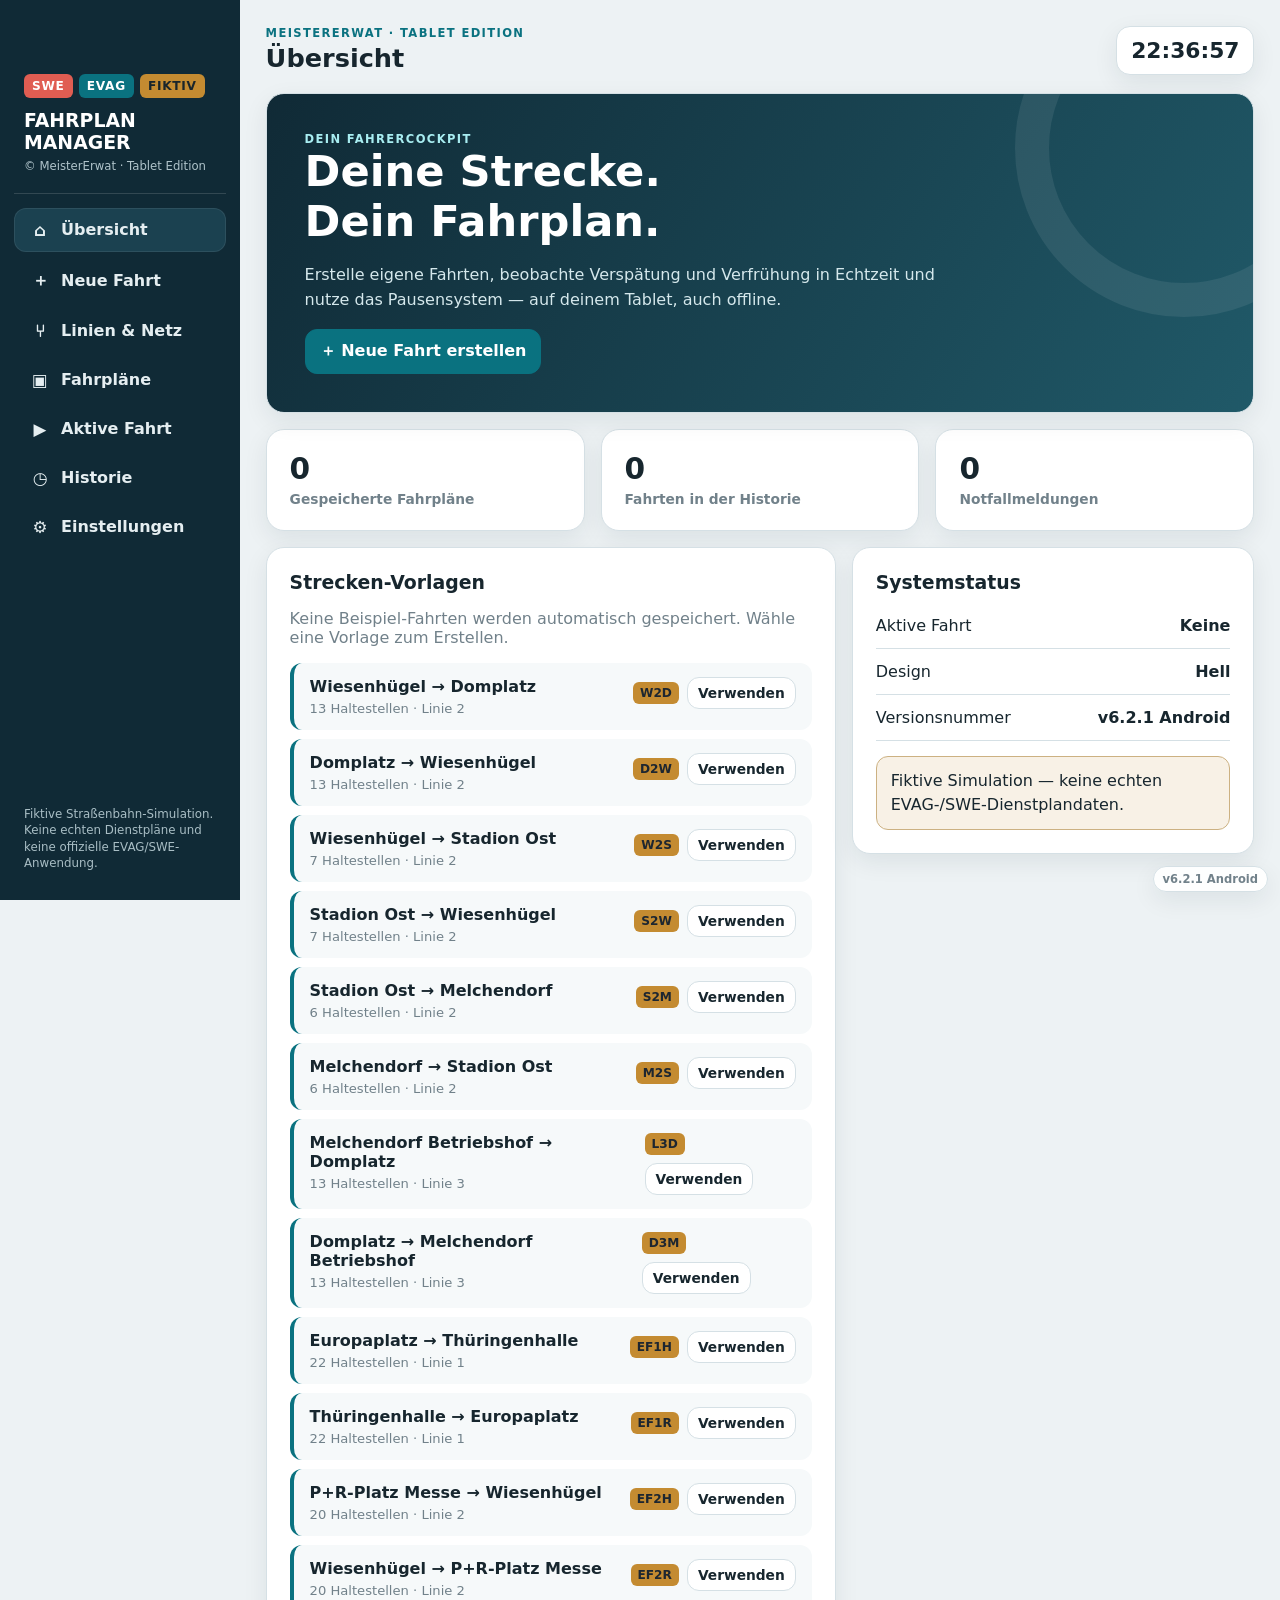
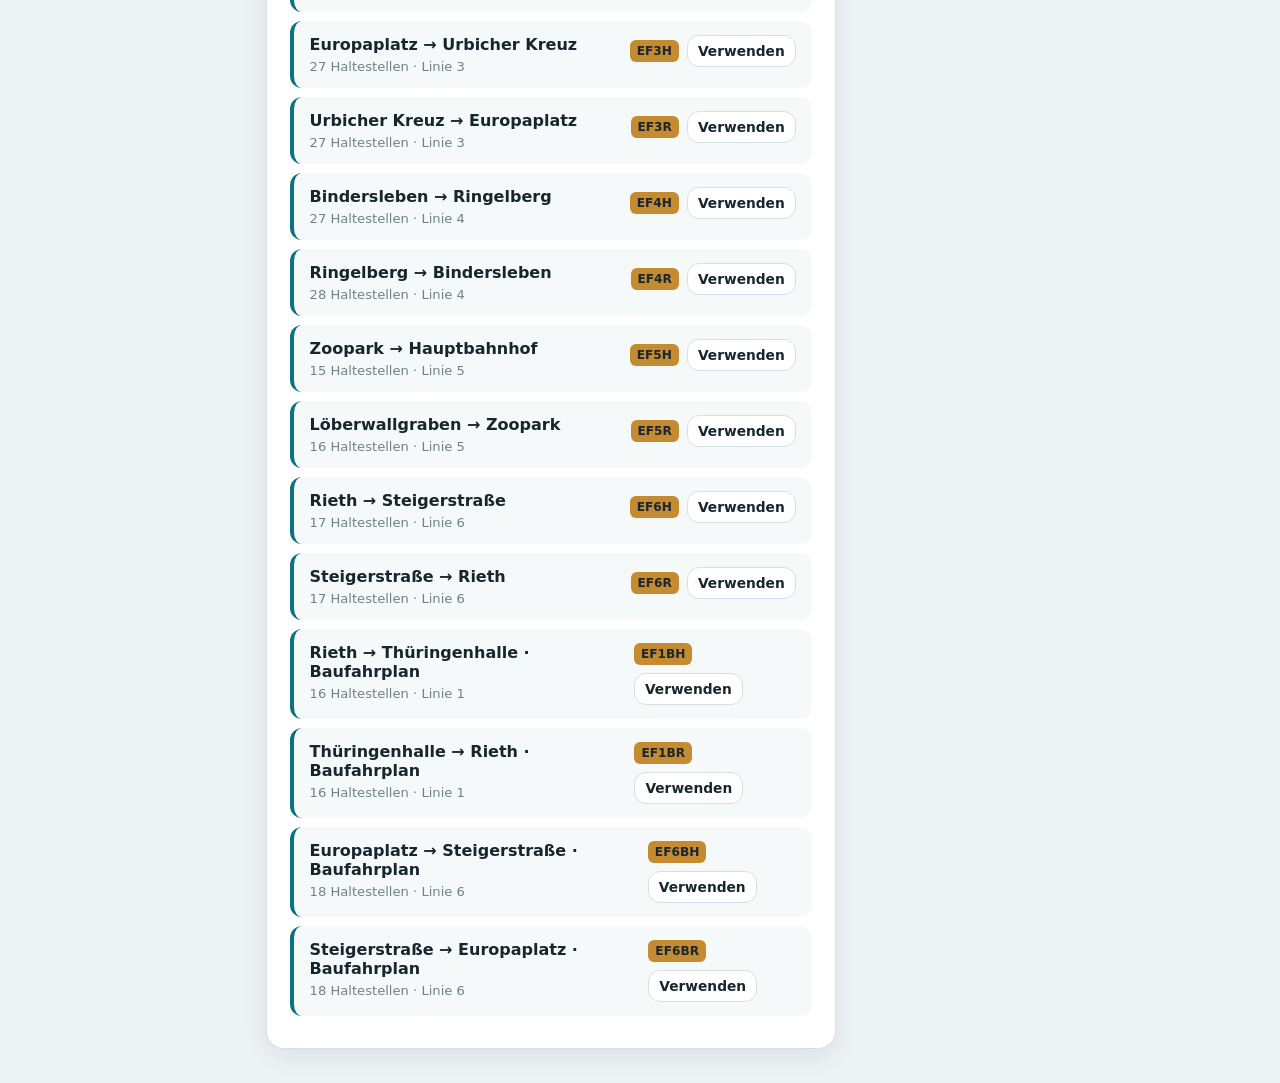
==== web-pwa/index.html @ 9c811a41 "Add Erfurt line editor and photographed tram cockpit with MP3 effects Include current construction a" ====
<!doctype html>
<html lang="de">
<head>
<meta charset="utf-8">
<meta name="viewport" content="width=device-width, initial-scale=1, viewport-fit=cover">
<meta name="theme-color" content="#102a36">
<meta name="description" content="Fiktive Straßenbahn-Fahrplan-Simulation von MeisterErwat">
<link rel="manifest" href="manifest.webmanifest">
<title>Fahrplan Manager • MeisterErwat</title>
<style>
:root{--bg:#edf2f4;--panel:#fff;--nav:#102a36;--nav2:#1b4150;--text:#17262e;--muted:#71818a;--teal:#0a7280;--teal2:#075560;--coral:#e05d52;--gold:#c48b31;--green:#14845a;--red:#b72d3c;--line:#d5e0e5;--soft:#f6f9fa;--shadow:0 8px 24px rgba(16,42,54,.08)}
*{box-sizing:border-box}html,body{margin:0;min-height:100%;font-family:system-ui,-apple-system,"Segoe UI",Roboto,sans-serif;background:var(--bg);color:var(--text)}body.dark{--bg:#101b21;--panel:#192930;--nav:#09151b;--nav2:#203943;--text:#ecf3f5;--muted:#9cb0b7;--teal:#42bdc8;--teal2:#2aa3af;--coral:#f0796e;--gold:#e3b45e;--green:#4fc28e;--red:#ff7380;--line:#30464f;--soft:#132229;--shadow:0 8px 24px rgba(0,0,0,.22)}
button,input,select,textarea{font:inherit}button{cursor:pointer;border:1px solid var(--line);background:var(--panel);color:var(--text);padding:11px 14px;border-radius:12px;font-weight:700;transition:filter .12s,transform .12s}button:active{transform:scale(.99)}button:hover{filter:brightness(.98)}button:disabled{opacity:.45;cursor:not-allowed}.primary{background:var(--teal);border-color:var(--teal);color:white}.danger{background:var(--red);border-color:var(--red);color:white}.gold{background:var(--gold);border-color:var(--gold);color:#1d2630}.ghost{background:transparent}.small{font-size:.86rem;padding:7px 10px}.muted{color:var(--muted)}.hidden{display:none!important}
.shell{min-height:100dvh;display:grid;grid-template-columns:240px minmax(0,1fr)}.sidebar{--menu-offset:48px;min-width:0;background:var(--nav);color:#fff;padding:calc(18px + var(--menu-offset) + env(safe-area-inset-top,0px)) 14px max(18px,env(safe-area-inset-bottom,0px)) max(14px,env(safe-area-inset-left,0px));display:flex;flex-direction:column;gap:10px;min-height:100dvh;position:sticky;top:0;height:100dvh;overflow-x:hidden;overflow-y:auto;overscroll-behavior:contain}.sidebar>*{flex-shrink:0}.brand{padding:8px 10px 18px;border-bottom:1px solid rgba(255,255,255,.14);margin-bottom:4px}.brand-badges{display:flex;gap:6px;align-items:center}.badge{font-size:.76rem;font-weight:900;letter-spacing:.06em;padding:5px 8px;border-radius:6px;color:#fff;background:var(--coral)}.badge.teal{background:var(--teal)}.brand h1{font-size:1.18rem;line-height:1.15;margin:12px 0 5px}.brand p{font-size:.73rem;line-height:1.4;color:#afc3ca;margin:0}.nav{display:flex;flex-direction:column;gap:5px}.nav button{background:transparent;border-color:transparent;color:#e5eef1;text-align:left;display:flex;align-items:center;gap:10px}.nav button.active,.nav button:hover{background:var(--nav2);border-color:rgba(255,255,255,.08)}.nav-icon{width:22px;text-align:center;font-size:1.05rem}.side-bottom{margin-top:auto;padding:10px;color:#a9bec5;font-size:.74rem;line-height:1.4}.main{min-width:0;padding:clamp(12px,2vw,28px);padding-bottom:34px}.topbar{display:flex;align-items:center;justify-content:space-between;gap:12px;margin-bottom:18px}.title-area{min-width:0}.eyebrow{color:var(--teal);text-transform:uppercase;letter-spacing:.12em;font-size:.72rem;font-weight:900}.page-title{font-size:clamp(1.45rem,2vw,2rem);line-height:1.15;margin:4px 0 0;overflow-wrap:anywhere}.clock-chip{font-variant-numeric:tabular-nums;font-weight:850;font-size:clamp(1rem,1.7vw,1.45rem);padding:11px 14px;border:1px solid var(--line);background:var(--panel);border-radius:14px;white-space:nowrap;box-shadow:var(--shadow)}.content{max-width:1480px;margin:0 auto}.grid{display:grid;grid-template-columns:repeat(12,minmax(0,1fr));gap:16px}.col-12{grid-column:span 12}.col-8{grid-column:span 8}.col-7{grid-column:span 7}.col-6{grid-column:span 6}.col-5{grid-column:span 5}.col-4{grid-column:span 4}.card{min-width:0;background:var(--panel);border:1px solid var(--line);border-radius:18px;box-shadow:var(--shadow);padding:clamp(15px,2vw,23px)}.card h2,.card h3{margin:0 0 10px}.card h2{font-size:1.18rem}.card h3{font-size:1rem}.lead{font-size:1.02rem;line-height:1.6;color:var(--muted);max-width:65ch}.hero{background:linear-gradient(120deg,var(--nav),#205968);color:#fff;position:relative;overflow:hidden;padding:clamp(22px,4vw,38px)}.hero:after{content:"";position:absolute;width:270px;height:270px;border-radius:50%;right:-100px;top:-115px;border:34px solid rgba(255,255,255,.08)}.hero h2{font-size:clamp(1.7rem,3.5vw,2.7rem);max-width:16ch;margin-bottom:8px}.hero p{color:#d5e8ec;max-width:62ch;line-height:1.6}.hero button{position:relative;z-index:1}.stat{display:flex;flex-direction:column;gap:6px}.stat strong{font-size:1.85rem;line-height:1.1}.stat span{color:var(--muted);font-weight:650;font-size:.86rem}.route-card{border-left:4px solid var(--teal);padding:14px 16px;background:var(--soft);border-radius:12px;display:flex;align-items:flex-start;justify-content:space-between;gap:14px;margin:9px 0}.route-name{font-weight:800}.route-code{display:inline-block;background:var(--gold);color:#1d2630;border-radius:6px;padding:4px 7px;font-size:.76rem;font-weight:900;white-space:nowrap}.actions{display:flex;gap:8px;flex-wrap:wrap;align-items:center}.field{display:flex;flex-direction:column;gap:6px;min-width:0}.field label{font-size:.78rem;font-weight:850;color:var(--muted)}input,select,textarea{width:100%;min-width:0;background:var(--panel);color:var(--text);border:1px solid var(--line);border-radius:11px;padding:11px 12px;outline:0}input:focus,select:focus,textarea:focus{border-color:var(--teal);box-shadow:0 0 0 3px color-mix(in srgb,var(--teal) 16%,transparent)}input[type=checkbox]{width:auto;accent-color:var(--teal);transform:scale(1.1)}input[type=time]{color-scheme:light}body.dark input[type=time]{color-scheme:dark}body.dark input[type=time]::-webkit-calendar-picker-indicator{filter:brightness(0) invert(1);opacity:1}.form-grid{display:grid;grid-template-columns:repeat(3,minmax(0,1fr));gap:12px}.stop-editor{border:1px solid var(--line);border-radius:13px;margin:9px 0;overflow:hidden;background:var(--panel)}.stop-editor-top{display:flex;align-items:center;gap:10px;background:var(--soft);padding:11px 13px}.stop-number{flex:none;border-radius:8px;background:var(--teal);color:#fff;width:30px;height:30px;display:grid;place-items:center;font-weight:900}.stop-label{font-weight:800;flex:1;min-width:0}.time-text{font-size:.82rem;color:var(--muted);white-space:nowrap;font-variant-numeric:tabular-nums}.stop-editor-fields{display:grid;grid-template-columns:1fr 1fr;gap:10px;padding:12px}.stop-editor-fields .field input{padding:9px}.pill{display:inline-flex;align-items:center;gap:7px;border-radius:999px;padding:7px 10px;font-size:.8rem;font-weight:850;background:var(--soft);border:1px solid var(--line)}.status{display:inline-flex;align-items:center;gap:7px;padding:9px 12px;border-radius:10px;font-weight:900}.status.on-time{background:color-mix(in srgb,var(--teal) 15%,var(--panel));color:var(--teal)}.status.late{background:color-mix(in srgb,var(--red) 13%,var(--panel));color:var(--red)}.status.early{background:color-mix(in srgb,var(--green) 13%,var(--panel));color:var(--green)}.driver-station{font-size:clamp(1.7rem,4vw,3rem);line-height:1.13;font-weight:900;overflow-wrap:anywhere}.big-time{font-size:clamp(1.5rem,3vw,2.5rem);font-weight:900;font-variant-numeric:tabular-nums}.driver-controls{display:flex;flex-wrap:wrap;justify-content:center;gap:8px;margin-top:18px}.route-progress{display:flex;flex-direction:column;gap:0;max-height:520px;overflow:auto;padding-right:4px}.route-stop{position:relative;isolation:isolate;flex:0 0 auto;display:grid;grid-template-columns:23px minmax(0,1fr) auto;gap:9px;align-items:center;padding:9px 2px;border-bottom:1px dashed var(--line)}.route-stop::before{content:"";position:absolute;z-index:0;left:10px;top:0;bottom:-1px;width:3px;background:var(--teal);opacity:.45;pointer-events:none}.route-stop:first-child::before{top:50%}.route-stop:last-child::before{bottom:50%}.route-stop:only-child::before{display:none}.route-dot{width:13px;height:13px;border-radius:100%;border:3px solid var(--teal);background:var(--panel);position:relative;z-index:1;margin-left:3px}.route-stop.current .route-dot{background:var(--coral);border-color:var(--coral)}.route-stop.visited .route-stop-name,.route-stop.visited .route-stop-time{opacity:.55}.route-stop.visited .route-dot{border-color:color-mix(in srgb,var(--teal) 55%,var(--panel))}.route-stop-name{font-weight:750;overflow-wrap:anywhere}.route-stop-time{font-size:.8rem;color:var(--muted);white-space:nowrap;font-variant-numeric:tabular-nums}.route-stop small{display:block;color:var(--muted);font-size:.75rem}.data-list{display:flex;flex-direction:column;gap:10px}.data-item{border:1px solid var(--line);border-radius:14px;padding:14px;display:flex;justify-content:space-between;align-items:flex-start;gap:12px}.data-main{min-width:0}.data-main strong{display:block;font-size:1rem;overflow-wrap:anywhere}.data-main p{margin:5px 0;color:var(--muted);font-size:.88rem;line-height:1.5}.data-actions{display:flex;flex-wrap:wrap;gap:6px;justify-content:flex-end}.empty{border:1px dashed var(--line);border-radius:15px;padding:28px;text-align:center;color:var(--muted)}.notice{border:1px solid color-mix(in srgb,var(--gold) 55%,var(--line));background:color-mix(in srgb,var(--gold) 12%,var(--panel));padding:12px 14px;border-radius:12px;line-height:1.5}.settings-row{display:flex;justify-content:space-between;align-items:center;gap:12px;padding:13px 0;border-bottom:1px solid var(--line)}.settings-row:last-child{border-bottom:0}.version{position:fixed;right:12px;bottom:8px;z-index:10;color:var(--muted);background:color-mix(in srgb,var(--panel) 90%,transparent);border:1px solid var(--line);border-radius:999px;padding:5px 9px;font-size:.72rem;font-weight:800;box-shadow:var(--shadow)}.modal-backdrop{position:fixed;z-index:50;inset:0;background:rgba(4,15,20,.63);display:grid;place-items:center;padding:14px}.modal{width:min(640px,100%);max-height:min(88dvh,850px);overflow:auto;background:var(--panel);border:1px solid var(--line);border-radius:20px;box-shadow:0 24px 70px rgba(0,0,0,.35);padding:22px}.modal h2{margin:0 0 7px}.modal p{color:var(--muted);line-height:1.5}.modal-footer{display:flex;gap:8px;justify-content:flex-end;flex-wrap:wrap;margin-top:17px}.toast{position:fixed;left:50%;bottom:22px;transform:translateX(-50%);z-index:80;background:var(--nav);color:white;border-radius:12px;padding:12px 16px;box-shadow:var(--shadow);max-width:90vw;font-weight:750;text-align:center}
@media(max-width:900px){.shell{grid-template-columns:minmax(0,1fr)}.sidebar{position:relative;min-height:0;height:auto;padding:calc(10px + var(--menu-offset) + env(safe-area-inset-top,0px)) max(12px,env(safe-area-inset-right,0px)) 10px max(12px,env(safe-area-inset-left,0px));gap:8px;overflow:visible}.brand{display:flex;justify-content:space-between;align-items:center;padding:4px 4px 10px;margin:0}.brand h1{margin:0 0 2px;font-size:1rem}.brand p{display:none}.nav{display:flex;flex-direction:row;overflow:auto;padding-bottom:2px}.nav button{white-space:nowrap;padding:9px 11px;font-size:.84rem}.nav-icon{width:auto}.side-bottom{display:none}.main{padding:14px;padding-bottom:42px}.col-8,.col-7,.col-6,.col-5,.col-4{grid-column:span 12}.form-grid{grid-template-columns:1fr 1fr}.topbar{margin-bottom:12px}}
@media(max-width:520px){.main{padding:10px;padding-bottom:40px}.topbar{align-items:flex-start}.clock-chip{padding:8px 9px;font-size:.95rem}.page-title{font-size:1.4rem}.form-grid{grid-template-columns:1fr}.card{border-radius:15px}.stop-editor-fields{gap:8px}.route-card{display:block}.route-card .actions{margin-top:10px}.data-item{display:block}.data-actions{justify-content:flex-start;margin-top:12px}.driver-controls button{flex:1 1 42%}.driver-controls .primary{flex-basis:100%}.hero h2{font-size:1.75rem}}
.network-map{margin-top:14px;overflow:auto;max-height:700px;border:1px solid var(--line);border-radius:12px}.network-map svg{display:block;width:1100px;height:1080px;touch-action:pan-x pan-y}.network-map text{font:12px system-ui;fill:var(--text);pointer-events:none}.network-map .draft-node text{fill:white;font-weight:800}.network-node{cursor:crosshair}.network-node:focus circle{stroke:var(--teal);stroke-width:5}.draft-node{cursor:grab;touch-action:none}.line-stops{max-height:620px;overflow:auto;margin-top:12px}.line-stop{display:grid;grid-template-columns:30px minmax(0,1fr) 38px;gap:10px;border-bottom:1px solid var(--line);padding:12px 0}.line-stop-actions{display:flex;flex-direction:column;gap:6px}.line-stop input{padding:8px}details summary{cursor:pointer;font-weight:750}details p{line-height:1.6}a{color:var(--teal)}
#networkTemplate{flex-basis:100%!important}input[type=color]{height:46px;padding:4px}.network-map-tools{margin-top:12px}
.content.network-view{max-width:none}.network-view .network-map{max-height:none}.network-view .line-stops{display:grid;grid-template-columns:repeat(auto-fit,minmax(260px,1fr));gap:0 22px}.network-mode-field{margin:12px 0;max-width:540px}.network-legend{display:flex;flex-wrap:wrap;gap:8px;margin-top:12px}.network-legend .pill{border-left:5px solid var(--route-color)}
.departure-controls{display:flex;gap:8px;align-items:center}.departure-controls input{flex:1}.departure-controls button{flex:none}
.traffic-actions{display:grid;grid-template-columns:repeat(5,minmax(0,1fr));gap:8px;width:100%;align-items:stretch}.traffic-actions button{min-width:0;padding:11px 4px;font-size:clamp(.7rem,2.6vw,.9rem);overflow-wrap:anywhere}</style>
<link rel="stylesheet" href="cockpit.css">
</head>
<body>
<div class="shell">
  <aside class="sidebar">
    <div class="brand"><div><div class="brand-badges"><span class="badge">SWE</span><span class="badge teal">EVAG</span><span class="badge" style="background:var(--gold);color:#19252b">FIKTIV</span></div><h1>FAHRPLAN MANAGER</h1><p>© MeisterErwat · Tablet Edition</p></div></div>
    <nav class="nav" id="nav">
      <button data-view="home" onclick="showView('home')" class="active"><span class="nav-icon">⌂</span> Übersicht</button>
      <button data-view="new" onclick="showView('new')"><span class="nav-icon">＋</span> Neue Fahrt</button>
      <button data-view="network" onclick="showView('network')"><span class="nav-icon">⑂</span> Linien & Netz</button>
      <button data-view="plans" onclick="showView('plans')"><span class="nav-icon">▣</span> Fahrpläne</button>
      <button data-view="driver" onclick="openActiveTrip()"><span class="nav-icon">▶</span> Aktive Fahrt <span id="activeDot"></span></button>
      <button data-view="history" onclick="showView('history')"><span class="nav-icon">◷</span> Historie</button>
      <button data-view="settings" onclick="showView('settings')"><span class="nav-icon">⚙</span> Einstellungen</button>
    </nav>
    <div class="side-bottom">Fiktive Straßenbahn-Simulation.<br>Keine echten Dienstpläne und keine offizielle EVAG/SWE-Anwendung.</div>
  </aside>
  <main class="main">
    <div class="topbar"><div class="title-area"><div class="eyebrow">MeisterErwat · Tablet Edition</div><h1 class="page-title" id="pageTitle">Übersicht</h1></div><div class="clock-chip" id="clock">--:--:--</div></div>
    <div class="content" id="view"></div>
  </main>
</div>
<div class="version" id="appVersion"></div>
<div id="modalRoot"></div>
<div id="toastRoot"></div>
<script src="audio/announcements-data.js"></script>
<script src="announcements.js"></script>
<script src="erfurt-network.js"></script>
<script src="line-editor.js"></script>
<script src="cockpit.js"></script>
<script src="app.js"></script>
</body></html>
---- web-pwa/cockpit.css ----
.cab-console{margin-top:24px;border:1px solid #131b20;border-radius:20px;background:radial-gradient(ellipse at top,#404a50,#252e34 70%);padding:18px;color:#eef3f5;box-shadow:inset 0 2px 2px #ffffff20,inset 0 -3px 8px #0008,0 8px 18px #0002;position:relative}.cab-console:before,.cab-console:after{content:'⊖';position:absolute;bottom:10px;color:#91a1aa;font-size:17px;text-shadow:0 1px #000}.cab-console:before{left:12px}.cab-console:after{right:12px}.cab-header{display:flex;align-items:center;justify-content:space-between;gap:12px;font-size:.72rem;font-weight:900;letter-spacing:.1em;border-bottom:1px solid #ffffff20;padding-bottom:14px}.cab-header small{color:#a3b2bc;margin-left:8px;font-size:.65rem}.cab-lamp{display:flex;align-items:center;gap:8px;font-size:.62rem;letter-spacing:.06em}.cab-lamp i{display:block;width:8px;height:8px;border-radius:50%;background:#72ed9e;box-shadow:0 0 9px #53d88399}.cab-lamp.is-open i{background:#ffc55c;box-shadow:0 0 9px #ffc55c99}.driver-controls.cab-controls{display:grid;grid-template-columns:repeat(4,minmax(0,1fr));gap:22px 10px;margin:22px 0 24px;align-items:start}.cab-button{--face:#e7ecee;--deep:#82919a;--ink:#172329;display:flex;align-items:center;flex-direction:column;gap:10px;background:none!important;border:0!important;box-shadow:none;color:#f1f5f7;padding:0 2px;min-width:0}.cab-bezel{display:grid;place-items:center;width:82px;height:82px;border-radius:50%;background:linear-gradient(140deg,#10181d,#65727a 48%,#121a20 53%);padding:7px;box-shadow:0 4px 5px #0009,inset 0 1px 1px #b9c6ca66}.cab-face{display:grid;place-items:center;width:100%;height:100%;border-radius:50%;color:var(--ink);background:radial-gradient(circle at 35% 25%,color-mix(in srgb,var(--face) 78%,white),var(--face) 60%,var(--deep));box-shadow:inset 0 3px 4px #ffffff88,inset 0 -4px 5px #0005,0 2px 3px #0009;border:1px solid #ffffff30;transition:box-shadow .12s,transform .12s}.cab-button:hover{filter:none}.cab-button:hover .cab-face{filter:brightness(1.1)}.cab-button:active{transform:none}.cab-button:active .cab-face{transform:translateY(2px);box-shadow:inset 0 2px 8px #0009}.cab-button:focus-visible{outline:3px solid #9adaff;outline-offset:5px;border-radius:8px}.cab-button:disabled{opacity:.42}.cab-button:disabled .cab-face{filter:saturate(.35)}.cab-face svg{width:34px;height:34px;fill:none;stroke:currentColor;stroke-width:2;stroke-linecap:round;stroke-linejoin:round}.cab-label{display:block;font-size:.76rem;font-weight:800;line-height:1.4;text-align:center;max-width:120px;min-height:2.8em;letter-spacing:.02em;text-shadow:0 1px 1px #000;overflow-wrap:anywhere}.cab-green{--face:#63d58c;--deep:#258649}.cab-amber{--face:#ffc658;--deep:#b47713}.cab-blue{--face:#71c4f6;--deep:#247cae}.cab-red{--face:#ed4f4a;--deep:#9b191e;--ink:#fff}.cab-red .cab-bezel{background:linear-gradient(135deg,#e8b951,#8e6722);padding:8px}.cab-black{--face:#53616a;--deep:#17232a;--ink:#fff}.cab-footer{display:flex;align-items:center;justify-content:space-between;flex-wrap:wrap;gap:10px;border-top:1px solid #ffffff20;padding:12px 12px 8px;color:#acbac3;font-size:.57rem;letter-spacing:.1em}.cab-footer>div{display:flex;gap:14px}.cab-text-button{color:#cbd7df;background:none;border:none;font-size:.67rem;text-decoration:underline;text-underline-offset:3px;padding:4px 0}.cab-text-button[aria-pressed=true]{color:#ffcc71}@media(max-width:520px){.cab-console{padding:15px 10px}.cab-header{flex-wrap:wrap}.driver-controls.cab-controls{grid-template-columns:repeat(3,minmax(0,1fr));gap:18px 4px}.cab-bezel{width:74px;height:74px}.cab-label{font-size:.7rem}.cab-footer{padding-left:12px;padding-right:12px}}

.cab-photographic{padding:0;background:#202b32;overflow:hidden}.cab-photographic .cab-header{padding:17px 20px;margin:0;border:0;background:linear-gradient(#354149,#202b32)}.cab-deck{position:relative;isolation:isolate;min-height:490px;padding:190px 18px 18px;display:flex;align-items:flex-end;overflow:hidden}.cab-photo{position:absolute;inset:0;width:100%;height:100%;object-fit:cover;object-position:60% 52%;z-index:-2}.cab-deck::before{content:'';position:absolute;inset:0;background:linear-gradient(180deg,#08131a00 15%,#08131a16 35%,#08131aab 62%,#08131aeb);z-index:-1;pointer-events:none}.cab-photo-note{position:absolute;top:12px;right:12px;padding:5px 8px;border-radius:4px;background:#142129c9;color:#e5edf2;font-size:.63rem;letter-spacing:.04em}.cab-photographic .cab-controls{width:100%;margin:0;gap:18px 8px}.cab-photographic .cab-bezel{width:72px;height:72px;padding:6px;background:linear-gradient(140deg,#0a1015,#5d6b74 48%,#111a20 53%)}.cab-photographic .cab-face svg{width:30px;height:30px}.cab-photographic .cab-label{background:#111d25e8;border:1px solid #7b8c9759;border-radius:4px;box-shadow:0 2px 3px #0005;padding:5px 8px;min-height:2.7em;max-width:132px;display:flex;align-items:center;justify-content:center;font-size:.72rem}.cab-photographic .cab-footer{padding:12px 20px 17px;margin:0;border-color:#5b6e7966}.cab-photographic .cab-button:disabled{opacity:.6}.cab-photographic .cab-button:disabled .cab-label{color:#c0cbd2}@media(max-width:520px){.cab-photographic .cab-header{padding:14px}.cab-photographic .cab-header small{display:block;margin:6px 0 0}.cab-deck{min-height:560px;padding:180px 10px 20px}.cab-photo{object-position:62% 48%}.cab-photographic .cab-controls{gap:18px 5px}.cab-photographic .cab-bezel{width:66px;height:66px}.cab-photographic .cab-label{font-size:.67rem;padding:5px}.cab-photographic .cab-footer{padding:12px 20px 18px}.cab-photographic .cab-footer>span{font-size:.5rem}}
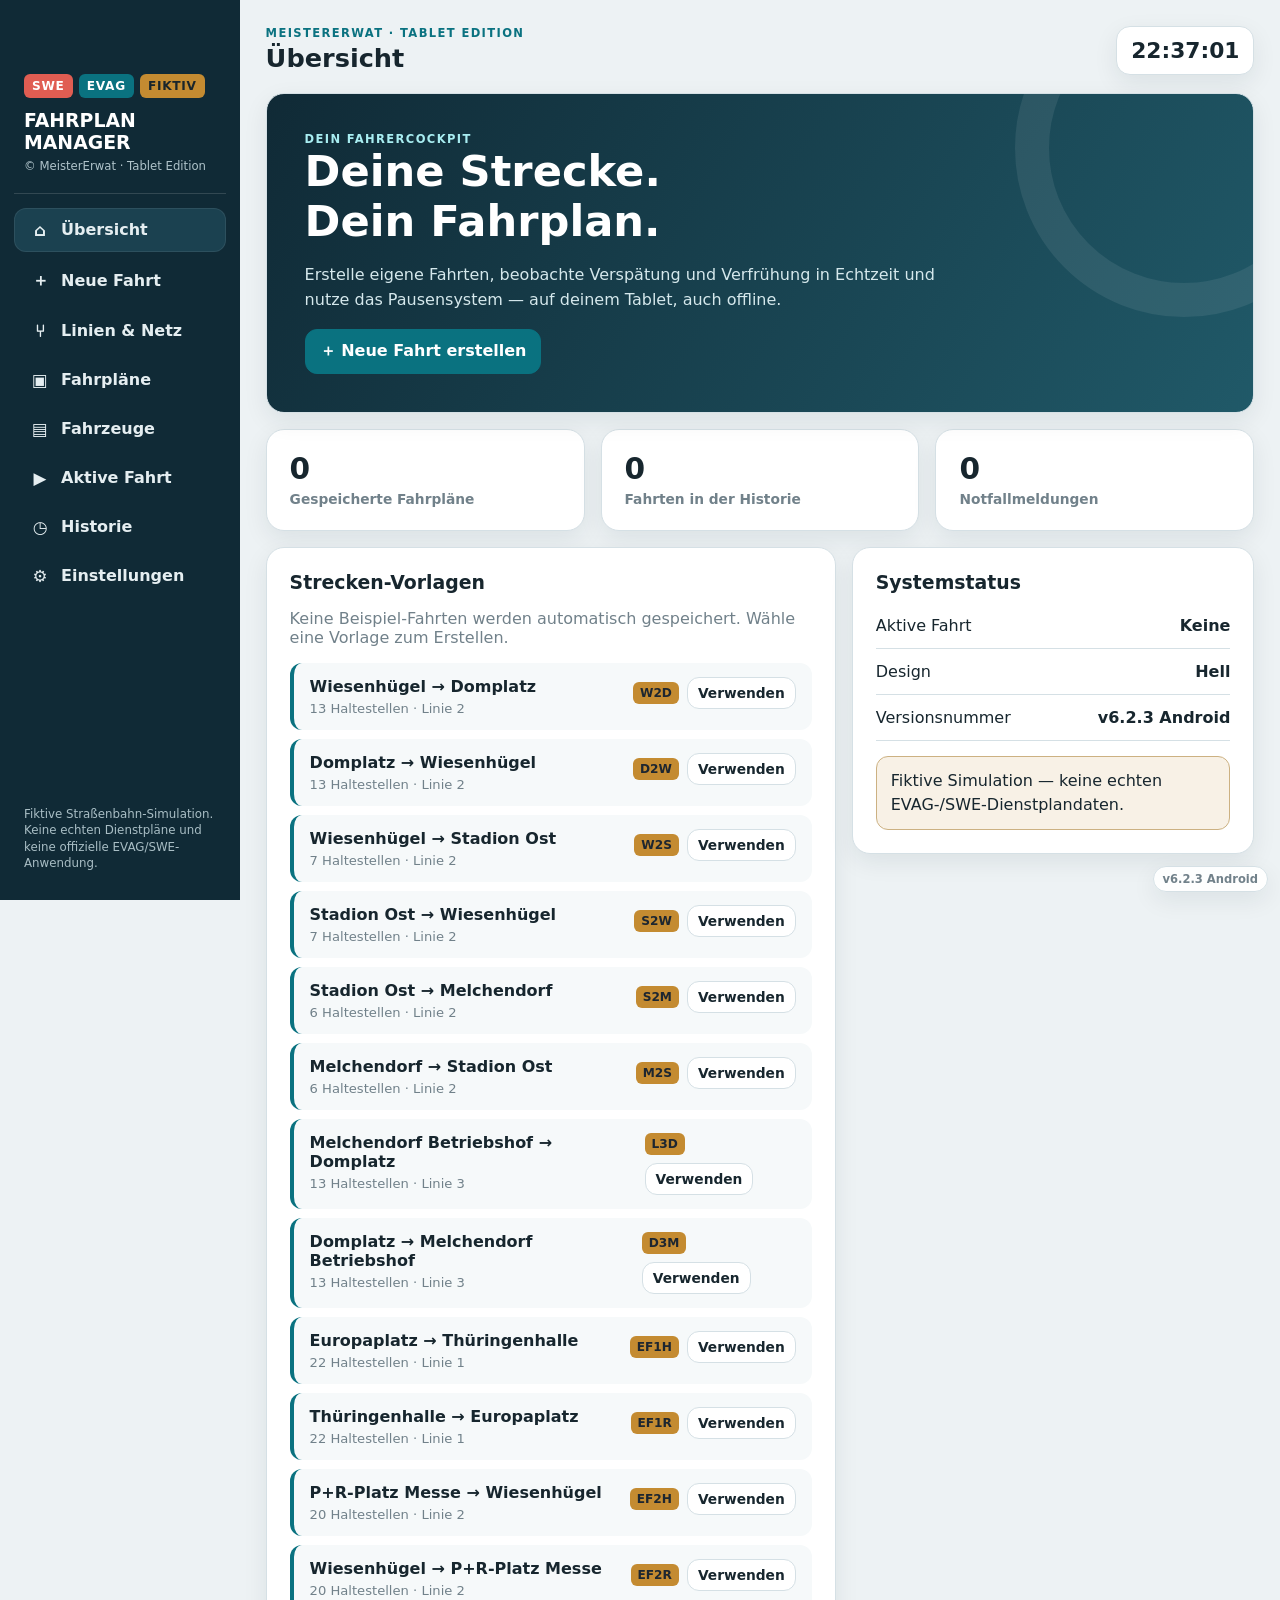
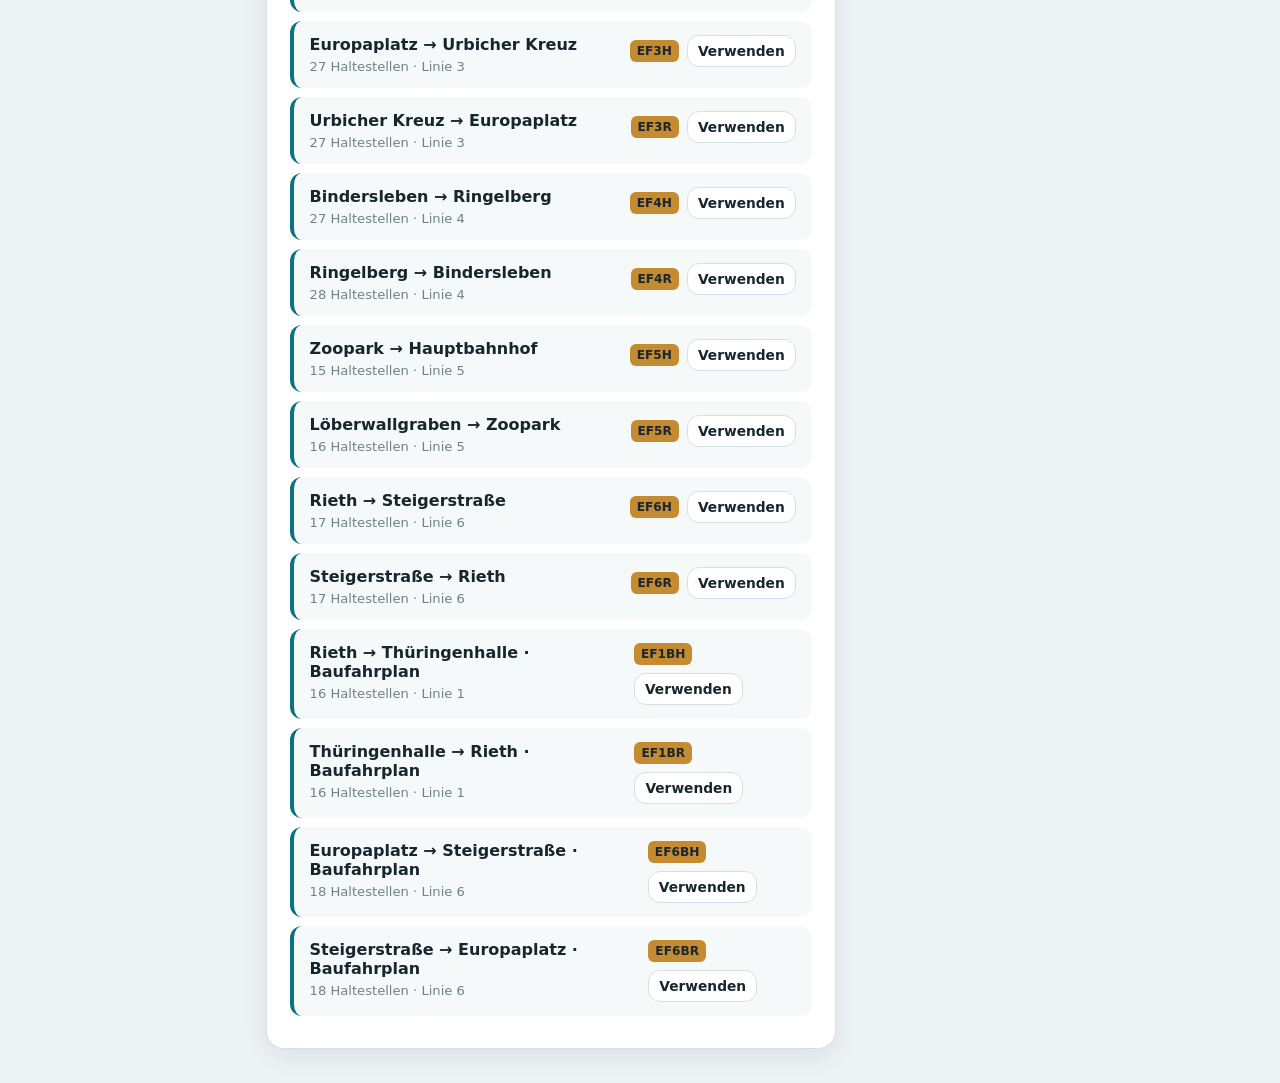
==== commit 3b1ed380: "Expand cab controls, network editing and vehicle management in 6.2.3 Add a compact photorealistic ca" ====
--- a/web-pwa/index.html
+++ b/web-pwa/index.html
@@ -5,6 +5,8 @@
 <meta name="viewport" content="width=device-width, initial-scale=1, viewport-fit=cover">
 <meta name="theme-color" content="#102a36">
 <meta name="description" content="Fiktive Straßenbahn-Fahrplan-Simulation von MeisterErwat">
+<link rel="icon" type="image/png" sizes="32x32" href="favicon-32.png">
+<link rel="apple-touch-icon" href="icon-192.png">
 <link rel="manifest" href="manifest.webmanifest">
 <title>Fahrplan Manager • MeisterErwat</title>
 <style>
@@ -18,8 +20,12 @@
 #networkTemplate{flex-basis:100%!important}input[type=color]{height:46px;padding:4px}.network-map-tools{margin-top:12px}
 .content.network-view{max-width:none}.network-view .network-map{max-height:none}.network-view .line-stops{display:grid;grid-template-columns:repeat(auto-fit,minmax(260px,1fr));gap:0 22px}.network-mode-field{margin:12px 0;max-width:540px}.network-legend{display:flex;flex-wrap:wrap;gap:8px;margin-top:12px}.network-legend .pill{border-left:5px solid var(--route-color)}
 .departure-controls{display:flex;gap:8px;align-items:center}.departure-controls input{flex:1}.departure-controls button{flex:none}
-.traffic-actions{display:grid;grid-template-columns:repeat(5,minmax(0,1fr));gap:8px;width:100%;align-items:stretch}.traffic-actions button{min-width:0;padding:11px 4px;font-size:clamp(.7rem,2.6vw,.9rem);overflow-wrap:anywhere}</style>
+.traffic-actions{display:grid;grid-template-columns:repeat(5,minmax(0,1fr));gap:8px;width:100%;align-items:stretch}.traffic-actions button{min-width:0;padding:11px 4px;font-size:clamp(.7rem,2.6vw,.9rem);overflow-wrap:anywhere}
+.departure-controls{flex-wrap:wrap}.departure-controls input{flex:1 1 105px}.network-map-tools .is-editing{background:#253039;border-color:#253039;color:white;box-shadow:inset 0 2px 4px #0005}.network-map.is-editing svg{touch-action:none}.network-map.is-editing .network-connections{pointer-events:stroke}.network-map.is-editing .network-link{cursor:pointer;stroke-width:5}.network-map.is-editing .network-node{cursor:grab}.network-map.is-editing .network-stop-label{pointer-events:auto;cursor:move;paint-order:stroke;stroke:var(--soft);stroke-width:3px;stroke-linejoin:round}.network-map.is-editing .network-node.selected circle{stroke:#ed7b22;stroke-width:5}.network-map.is-editing .network-link.selected{stroke-width:7;opacity:1}.network-editor-tools,.network-edit-inspector{padding:15px;background:var(--soft);border:1px solid var(--line);border-radius:12px;margin-top:12px}.network-editor-tools p{margin:10px 0 0;font-size:.86rem;line-height:1.5}.network-editor-tools button[aria-pressed=true]{background:var(--nav);color:white;border-color:var(--nav)}.network-edit-inspector .form-grid{grid-template-columns:repeat(auto-fit,minmax(160px,1fr))}.network-edit-inspector h3{margin-bottom:14px}.color-swatches{display:flex;gap:8px;flex-wrap:wrap;margin:12px 0}.color-swatch{width:36px;height:36px;padding:0;border:3px solid var(--panel);border-radius:50%;background:var(--swatch);box-shadow:0 0 0 1px var(--muted)}.color-swatch[aria-pressed=true]{outline:3px solid var(--text);outline-offset:2px}.network-edit-inspector input[type=color]{max-width:160px}.network-link{vector-effect:none}.network-stop-label{paint-order:stroke;stroke:var(--soft);stroke-width:3px;stroke-linejoin:round}.network-plan-files details{margin-top:12px}.network-plan-files code{overflow-wrap:anywhere}
+.network-edge-style{border-top:1px solid var(--line);margin-top:18px;padding-top:4px}.network-dash-field{display:flex;gap:9px;align-items:center;align-self:center}.network-plan-files p,.network-plan-files details{font-size:.86rem}
+</style>
 <link rel="stylesheet" href="cockpit.css">
+<link rel="stylesheet" href="vehicles.css">
 </head>
 <body>
 <div class="shell">
@@ -30,6 +36,7 @@
       <button data-view="new" onclick="showView('new')"><span class="nav-icon">＋</span> Neue Fahrt</button>
       <button data-view="network" onclick="showView('network')"><span class="nav-icon">⑂</span> Linien & Netz</button>
       <button data-view="plans" onclick="showView('plans')"><span class="nav-icon">▣</span> Fahrpläne</button>
+      <button data-view="vehicles" onclick="showView('vehicles')"><span class="nav-icon">▤</span> Fahrzeuge</button>
       <button data-view="driver" onclick="openActiveTrip()"><span class="nav-icon">▶</span> Aktive Fahrt <span id="activeDot"></span></button>
       <button data-view="history" onclick="showView('history')"><span class="nav-icon">◷</span> Historie</button>
       <button data-view="settings" onclick="showView('settings')"><span class="nav-icon">⚙</span> Einstellungen</button>
@@ -47,7 +54,11 @@
 <script src="audio/announcements-data.js"></script>
 <script src="announcements.js"></script>
 <script src="erfurt-network.js"></script>
+<script src="network-plan-data.js"></script>
+<script src="network-editor.js"></script>
 <script src="line-editor.js"></script>
 <script src="cockpit.js"></script>
+<script src="vehicle-types-data.js"></script>
+<script src="vehicles.js"></script>
 <script src="app.js"></script>
 </body></html>
--- a/web-pwa/cockpit.css
+++ b/web-pwa/cockpit.css
@@ -1,3 +1,5 @@
-.cab-console{margin-top:24px;border:1px solid #131b20;border-radius:20px;background:radial-gradient(ellipse at top,#404a50,#252e34 70%);padding:18px;color:#eef3f5;box-shadow:inset 0 2px 2px #ffffff20,inset 0 -3px 8px #0008,0 8px 18px #0002;position:relative}.cab-console:before,.cab-console:after{content:'⊖';position:absolute;bottom:10px;color:#91a1aa;font-size:17px;text-shadow:0 1px #000}.cab-console:before{left:12px}.cab-console:after{right:12px}.cab-header{display:flex;align-items:center;justify-content:space-between;gap:12px;font-size:.72rem;font-weight:900;letter-spacing:.1em;border-bottom:1px solid #ffffff20;padding-bottom:14px}.cab-header small{color:#a3b2bc;margin-left:8px;font-size:.65rem}.cab-lamp{display:flex;align-items:center;gap:8px;font-size:.62rem;letter-spacing:.06em}.cab-lamp i{display:block;width:8px;height:8px;border-radius:50%;background:#72ed9e;box-shadow:0 0 9px #53d88399}.cab-lamp.is-open i{background:#ffc55c;box-shadow:0 0 9px #ffc55c99}.driver-controls.cab-controls{display:grid;grid-template-columns:repeat(4,minmax(0,1fr));gap:22px 10px;margin:22px 0 24px;align-items:start}.cab-button{--face:#e7ecee;--deep:#82919a;--ink:#172329;display:flex;align-items:center;flex-direction:column;gap:10px;background:none!important;border:0!important;box-shadow:none;color:#f1f5f7;padding:0 2px;min-width:0}.cab-bezel{display:grid;place-items:center;width:82px;height:82px;border-radius:50%;background:linear-gradient(140deg,#10181d,#65727a 48%,#121a20 53%);padding:7px;box-shadow:0 4px 5px #0009,inset 0 1px 1px #b9c6ca66}.cab-face{display:grid;place-items:center;width:100%;height:100%;border-radius:50%;color:var(--ink);background:radial-gradient(circle at 35% 25%,color-mix(in srgb,var(--face) 78%,white),var(--face) 60%,var(--deep));box-shadow:inset 0 3px 4px #ffffff88,inset 0 -4px 5px #0005,0 2px 3px #0009;border:1px solid #ffffff30;transition:box-shadow .12s,transform .12s}.cab-button:hover{filter:none}.cab-button:hover .cab-face{filter:brightness(1.1)}.cab-button:active{transform:none}.cab-button:active .cab-face{transform:translateY(2px);box-shadow:inset 0 2px 8px #0009}.cab-button:focus-visible{outline:3px solid #9adaff;outline-offset:5px;border-radius:8px}.cab-button:disabled{opacity:.42}.cab-button:disabled .cab-face{filter:saturate(.35)}.cab-face svg{width:34px;height:34px;fill:none;stroke:currentColor;stroke-width:2;stroke-linecap:round;stroke-linejoin:round}.cab-label{display:block;font-size:.76rem;font-weight:800;line-height:1.4;text-align:center;max-width:120px;min-height:2.8em;letter-spacing:.02em;text-shadow:0 1px 1px #000;overflow-wrap:anywhere}.cab-green{--face:#63d58c;--deep:#258649}.cab-amber{--face:#ffc658;--deep:#b47713}.cab-blue{--face:#71c4f6;--deep:#247cae}.cab-red{--face:#ed4f4a;--deep:#9b191e;--ink:#fff}.cab-red .cab-bezel{background:linear-gradient(135deg,#e8b951,#8e6722);padding:8px}.cab-black{--face:#53616a;--deep:#17232a;--ink:#fff}.cab-footer{display:flex;align-items:center;justify-content:space-between;flex-wrap:wrap;gap:10px;border-top:1px solid #ffffff20;padding:12px 12px 8px;color:#acbac3;font-size:.57rem;letter-spacing:.1em}.cab-footer>div{display:flex;gap:14px}.cab-text-button{color:#cbd7df;background:none;border:none;font-size:.67rem;text-decoration:underline;text-underline-offset:3px;padding:4px 0}.cab-text-button[aria-pressed=true]{color:#ffcc71}@media(max-width:520px){.cab-console{padding:15px 10px}.cab-header{flex-wrap:wrap}.driver-controls.cab-controls{grid-template-columns:repeat(3,minmax(0,1fr));gap:18px 4px}.cab-bezel{width:74px;height:74px}.cab-label{font-size:.7rem}.cab-footer{padding-left:12px;padding-right:12px}}
-
-.cab-photographic{padding:0;background:#202b32;overflow:hidden}.cab-photographic .cab-header{padding:17px 20px;margin:0;border:0;background:linear-gradient(#354149,#202b32)}.cab-deck{position:relative;isolation:isolate;min-height:490px;padding:190px 18px 18px;display:flex;align-items:flex-end;overflow:hidden}.cab-photo{position:absolute;inset:0;width:100%;height:100%;object-fit:cover;object-position:60% 52%;z-index:-2}.cab-deck::before{content:'';position:absolute;inset:0;background:linear-gradient(180deg,#08131a00 15%,#08131a16 35%,#08131aab 62%,#08131aeb);z-index:-1;pointer-events:none}.cab-photo-note{position:absolute;top:12px;right:12px;padding:5px 8px;border-radius:4px;background:#142129c9;color:#e5edf2;font-size:.63rem;letter-spacing:.04em}.cab-photographic .cab-controls{width:100%;margin:0;gap:18px 8px}.cab-photographic .cab-bezel{width:72px;height:72px;padding:6px;background:linear-gradient(140deg,#0a1015,#5d6b74 48%,#111a20 53%)}.cab-photographic .cab-face svg{width:30px;height:30px}.cab-photographic .cab-label{background:#111d25e8;border:1px solid #7b8c9759;border-radius:4px;box-shadow:0 2px 3px #0005;padding:5px 8px;min-height:2.7em;max-width:132px;display:flex;align-items:center;justify-content:center;font-size:.72rem}.cab-photographic .cab-footer{padding:12px 20px 17px;margin:0;border-color:#5b6e7966}.cab-photographic .cab-button:disabled{opacity:.6}.cab-photographic .cab-button:disabled .cab-label{color:#c0cbd2}@media(max-width:520px){.cab-photographic .cab-header{padding:14px}.cab-photographic .cab-header small{display:block;margin:6px 0 0}.cab-deck{min-height:560px;padding:180px 10px 20px}.cab-photo{object-position:62% 48%}.cab-photographic .cab-controls{gap:18px 5px}.cab-photographic .cab-bezel{width:66px;height:66px}.cab-photographic .cab-label{font-size:.67rem;padding:5px}.cab-photographic .cab-footer{padding:12px 20px 18px}.cab-photographic .cab-footer>span{font-size:.5rem}}
+.cab-console{position:relative;min-width:0;padding:14px;background:#242932;border:1px solid #10151d;border-radius:14px;color:#eef1f3;box-shadow:0 8px 22px #10182033,inset 0 1px #b5c2cb33}.cab-header{display:flex;align-items:center;justify-content:space-between;gap:12px;flex-wrap:wrap;padding:0 4px 12px;font-size:.72rem;font-weight:850;letter-spacing:.09em}.cab-header small{margin-left:10px;color:#aebac5;font-size:.64rem}.cab-lamp{display:flex;align-items:center;gap:8px;font-size:.6rem;letter-spacing:.04em}.cab-lamp i{width:9px;height:9px;border:1px solid #15271e;border-radius:50%;background:radial-gradient(circle at 35% 25%,#ddffe2,#4de889 60%,#168844);box-shadow:0 0 6px #54e97a77}.cab-lamp.is-open i{background:radial-gradient(circle at 35% 25%,#fff6c9,#ffc149 60%,#a96d1c);box-shadow:0 0 6px #ffbd4588}
+.cab-panel-viewport{overflow-x:auto;overscroll-behavior-inline:contain;max-width:100%;border-radius:8px;scrollbar-color:#89949f #171c23;scrollbar-width:thin}.cab-panel-viewport:focus-visible{outline:2px solid #ffe89b;outline-offset:4px}.cab-stage{position:relative;container-type:inline-size;isolation:isolate;width:100%;min-width:0;aspect-ratio:1681/936;overflow:hidden;background:#65636f}.cab-panel-photo{position:absolute;inset:0;width:100%;height:100%;display:block;pointer-events:none;user-select:none}.cab-screw{position:absolute;aspect-ratio:1;transform:translate(-50%,-50%);pointer-events:none}.driver-controls.cab-controls{position:absolute;inset:0;display:grid;grid-template-columns:1fr;margin:0;padding:0;border:0;gap:0;pointer-events:none}.cab-group-mark{position:absolute;transform:translate(-50%,-50%);color:#efefea;font-size:max(8px,1.16cqw);font-weight:750;line-height:1;letter-spacing:.055em;white-space:nowrap;text-shadow:0 1px 1px #23232a80;pointer-events:none}
+.cab-button,.cab-placeholder{position:absolute;aspect-ratio:1;transform:translate(-50%,-50%);display:block;min-width:0;min-height:0;margin:0;padding:0!important;border:0!important;border-radius:50%;background:none!important;box-shadow:none;color:#f7f7ef;pointer-events:auto;touch-action:manipulation}.cab-placeholder{pointer-events:none}.cab-placeholder .cab-face{background:none}.cab-bezel{position:absolute;inset:0;display:block;border-radius:50%;pointer-events:none}.cab-face{position:absolute;inset:var(--cap-inset,15.7143%);display:grid;place-items:center;border-radius:50%;background-image:url('images/cab-panel-photoreal.webp');background-size:var(--cap-size-x) var(--cap-size-y);background-position:var(--cap-x) var(--cap-y);color:#13212a;pointer-events:none;transition:filter .09s,transform .09s,box-shadow .09s}.cab-face::after{content:'';position:absolute;inset:0;border-radius:inherit;background:#0000;transition:background .08s;pointer-events:none}.cab-face svg{position:relative;z-index:1;width:47%;height:47%;fill:none;stroke:currentColor;stroke-width:1.8;stroke-linecap:round;stroke-linejoin:round;opacity:.9;filter:drop-shadow(0 1px 0 #ffffff22)}.cab-blue .cab-face,.cab-red .cab-face{color:#f0f1e6}.cab-amber .cab-face{color:#422706}.cab-green .cab-face{color:#073525}.cab-button:hover{filter:none}.cab-button:hover .cab-face{filter:brightness(1.1)}.cab-button:active,.cab-button.is-down{transform:translate(-50%,-50%)}.cab-button:active .cab-face,.cab-button.is-down .cab-face{transform:translateY(1px) scale(.985);filter:brightness(.86);box-shadow:inset 0 3px 6px #0009}.cab-button:active .cab-face::after,.cab-button.is-down .cab-face::after{background:#00000016}.cab-button:focus-visible{outline:3px solid #ffe5a0;outline-offset:2px;z-index:2}.cab-button:disabled{opacity:1;cursor:not-allowed}.cab-button:disabled .cab-face{filter:grayscale(.85) brightness(.72)}.cab-button:disabled .cab-label{opacity:.5}.cab-label{position:absolute;bottom:calc(100% + .45cqw);left:-35%;width:170%;display:block;color:#f1f1e9;font-size:max(8px,1.07cqw);line-height:1.17;font-weight:700;letter-spacing:.015em;text-align:center;text-shadow:0 1px 1px #272831aa;pointer-events:none}.cab-emergency .cab-label{font-weight:900;color:#fff1c0;letter-spacing:.08em}.cab-emergency .cab-face svg{width:36%;height:36%;stroke-width:1.7}.cab-emergency[aria-pressed=true] .cab-face{transform:translateY(3px) scale(.97);filter:brightness(.79);box-shadow:inset 0 4px 7px #0008}
+.cab-footer{display:flex;align-items:center;justify-content:space-between;gap:10px;flex-wrap:wrap;padding:12px 4px 0;font-size:.53rem;letter-spacing:.08em;color:#aab8c3}.cab-footer>div{display:flex;gap:16px;flex-wrap:wrap}.cab-text-button{padding:4px 0;border:0;background:none;color:#dce6ec;font-size:.7rem;text-decoration:underline;text-underline-offset:3px}.cab-text-button[aria-pressed=true]{color:#ffd997}.cab-scroll-hint{display:none;margin:0 4px 10px;font-size:.75rem;color:#b7c4ce}.driver-view>.grid{grid-template-columns:minmax(0,2fr) minmax(260px,1fr);grid-template-areas:"summary route" "console route";align-items:start}.driver-view>.grid>.col-8{grid-area:summary}.driver-view>.grid>.col-4{grid-area:route}.driver-view>.grid>.cab-panel-row{grid-area:console}.driver-view #driverRouteMap{max-height:520px}
+@media(max-width:900px){.driver-view>.grid{grid-template-columns:minmax(0,1fr);grid-template-areas:"summary" "console" "route"}.driver-view #driverRouteMap{max-height:300px}.cab-header small{display:block;margin:5px 0 0}.cab-console{padding:10px}}@media(max-width:520px){.cab-stage{min-width:720px}.cab-scroll-hint{display:block}.cab-header{font-size:.67rem}.cab-lamp{font-size:.55rem}.cab-footer>span{font-size:.48rem}}
--- a/web-pwa/vehicles.css
+++ b/web-pwa/vehicles.css
@@ -0,0 +1,2 @@
+.vehicles-page{display:grid;gap:16px}.vehicle-toolbar{display:flex;align-items:center;justify-content:space-between;gap:15px;flex-wrap:wrap}.vehicle-toolbar h2{margin-bottom:0}.vehicle-toolbar p{margin:8px 0 16px}.vehicles-page button[aria-pressed=true]{background:var(--nav);border-color:var(--nav);color:#fff}.vehicle-grid{display:grid;grid-template-columns:repeat(auto-fit,minmax(min(100%,300px),1fr));gap:18px}.vehicle-card,.vehicle-type-card{padding:0;overflow:hidden;border:1px solid var(--line);border-radius:16px;background:var(--panel)}.vehicle-photo{margin:0;background:var(--soft)}.vehicle-photo img{display:block;width:100%;height:210px;object-fit:contain;background:#17262e}.vehicle-photo figcaption{padding:9px 13px;font-size:.74rem;line-height:1.45;color:var(--muted)}.vehicle-photo details{margin-top:5px;overflow-wrap:anywhere}.vehicle-photo summary{font-size:.72rem}.vehicle-card-body{padding:18px}.vehicle-card-body h3{margin:8px 0}.vehicle-card-body p{line-height:1.55;font-size:.9rem}.vehicle-card-body>.actions{margin:12px 0}.vehicle-category{font-size:.72rem;letter-spacing:.06em;text-transform:uppercase;font-weight:800;color:var(--teal)}.vehicle-sources{margin:14px 0;font-size:.8rem;line-height:1.6}.vehicle-sources summary{color:var(--muted)}.vehicle-notes{white-space:pre-wrap;overflow-wrap:anywhere;border-left:3px solid var(--teal);padding-left:10px}.vehicle-filters{display:grid;grid-template-columns:2fr 1fr;gap:12px;margin:18px 0}.vehicle-type-preview:not(:empty){display:grid;grid-template-columns:minmax(180px,1fr) 2fr;gap:20px;margin:16px 0 22px;padding:16px;border:1px solid var(--line);border-radius:14px}.vehicle-type-preview .vehicle-photo{align-self:start;border-radius:10px;overflow:hidden}.vehicle-type-preview .vehicle-photo img{height:200px}.vehicle-type-preview p{line-height:1.5}.vehicle-form-error{color:var(--red);font-weight:700}.vehicle-catalog-note{font-size:.8rem;line-height:1.6;margin-top:22px}#vehicleEditor{scroll-margin-top:15px}#vehicleEditor:empty{display:none}#vehicleFleet[hidden],#vehicleCatalog[hidden]{display:none}
+@media(max-width:620px){.vehicle-type-preview:not(:empty),.vehicle-filters{grid-template-columns:1fr}.vehicle-grid{grid-template-columns:1fr}.vehicle-card-body{padding:15px}.vehicle-toolbar>.primary{width:100%}}
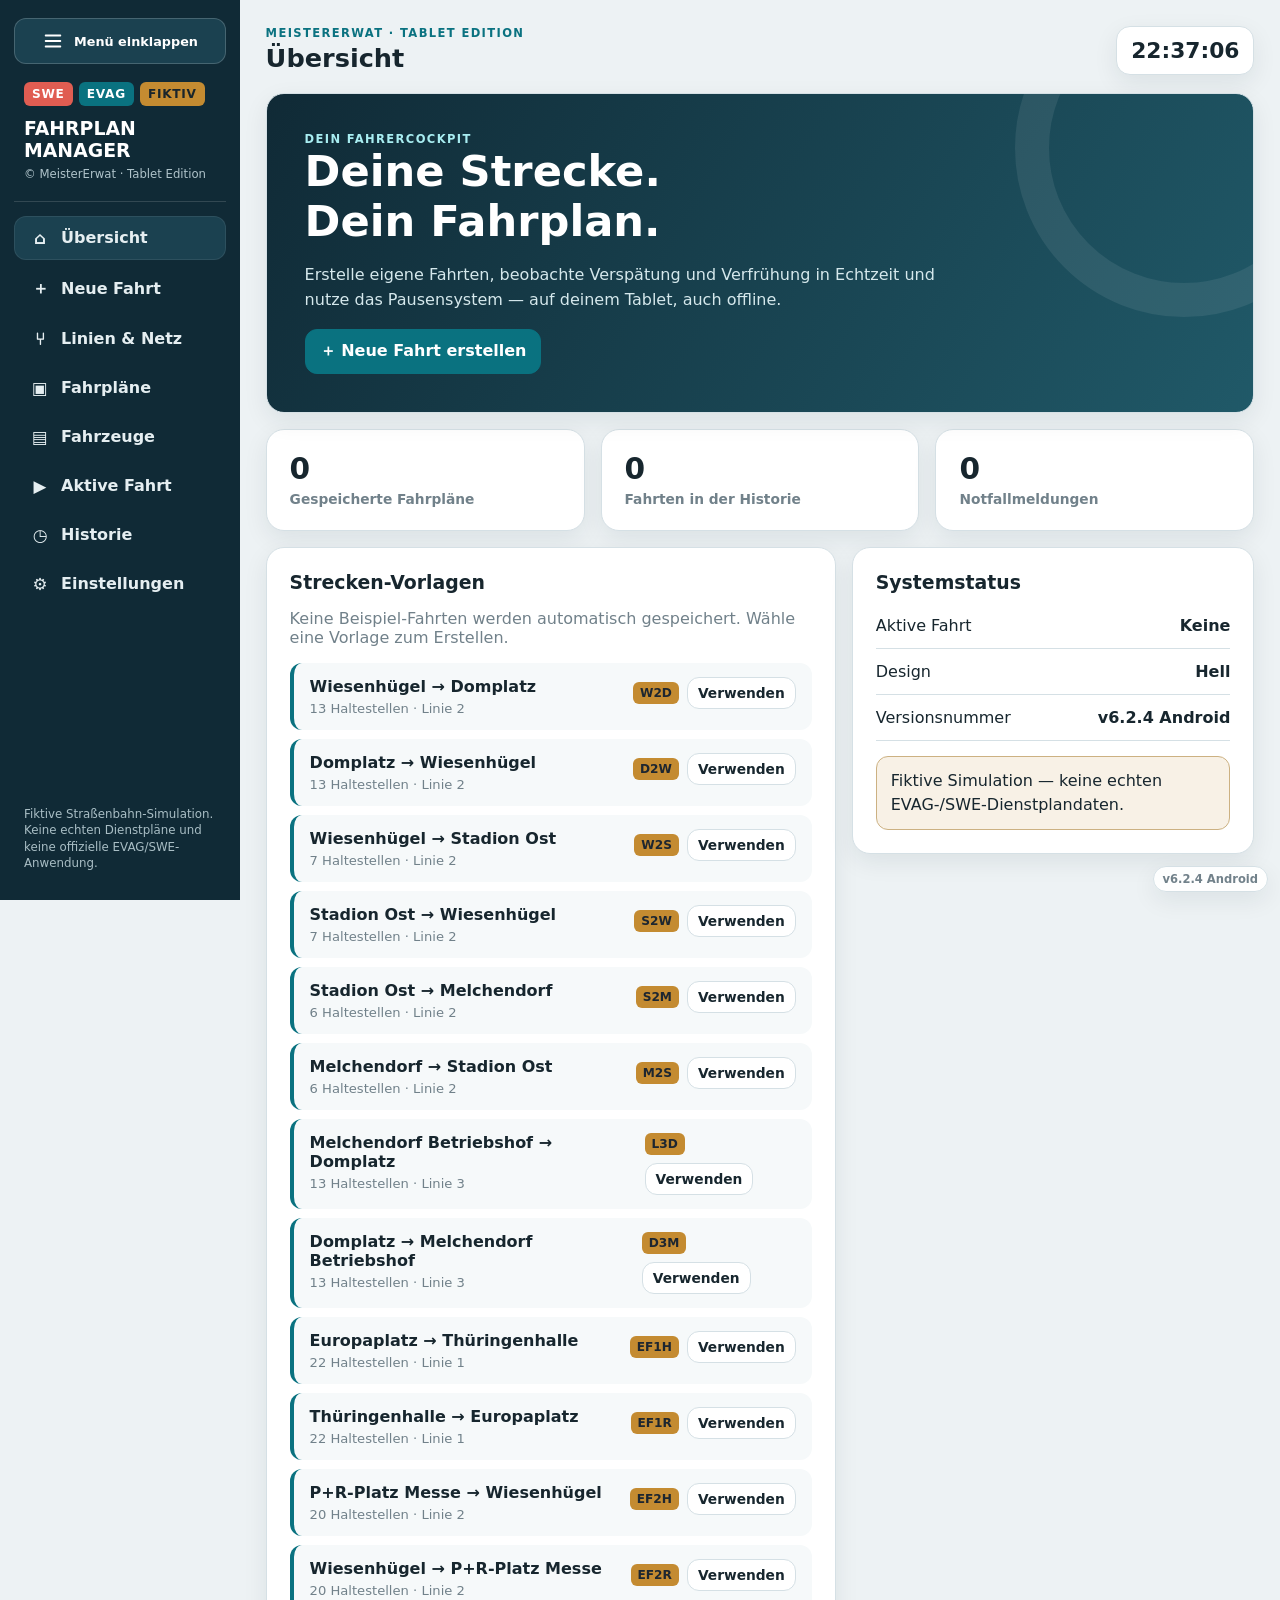
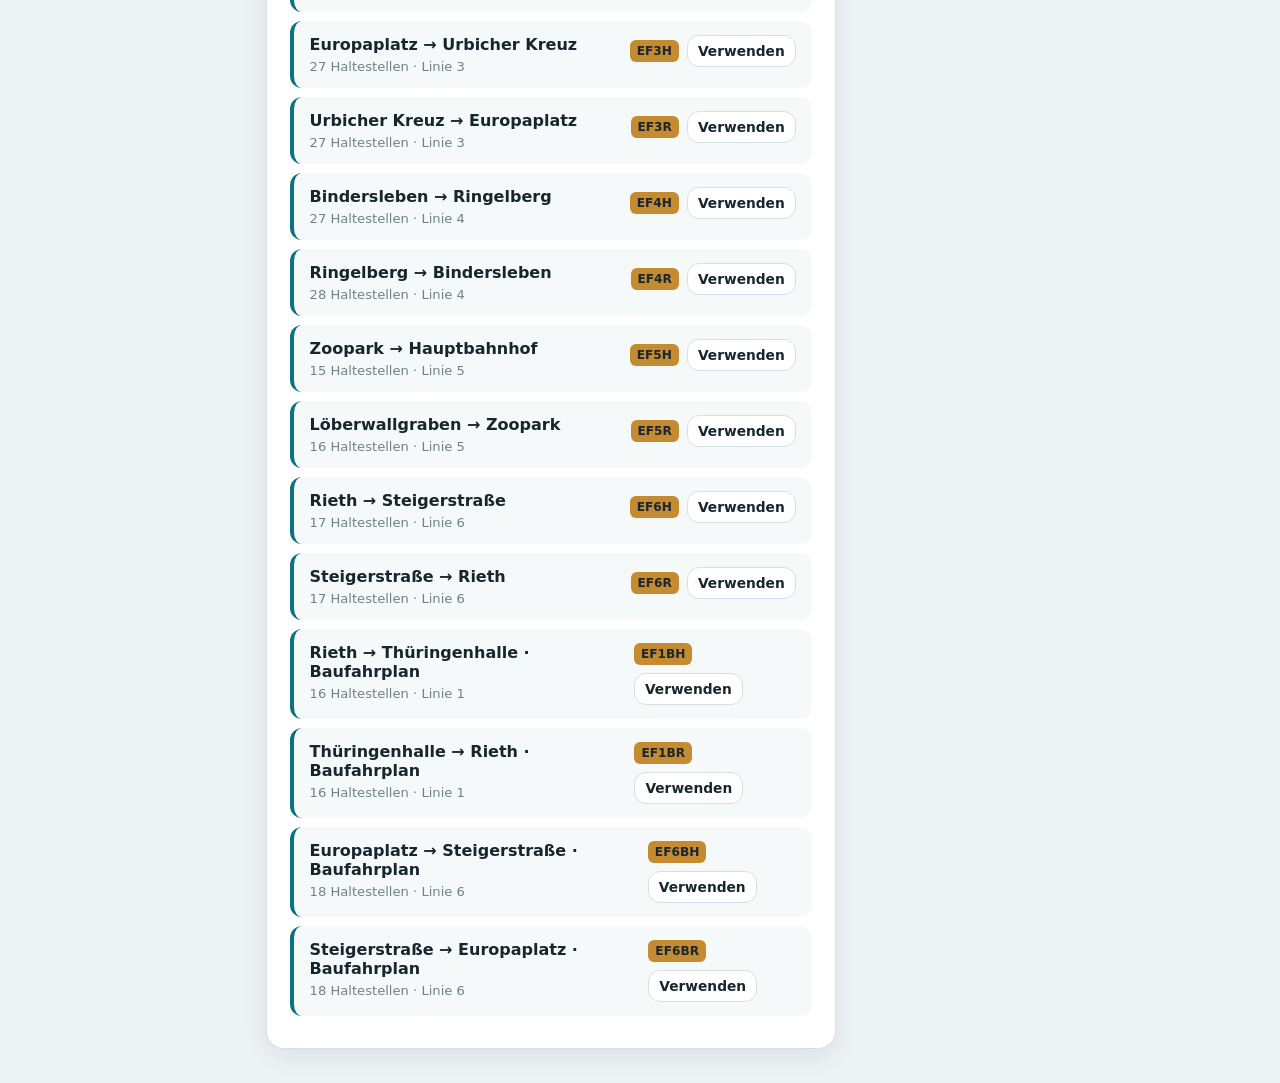
==== commit 5caed81d: "Expand interactive cab and fullscreen driving mode in 6.2.4 Add collapsible navigation and a fullscr" ====
--- a/web-pwa/index.html
+++ b/web-pwa/index.html
@@ -13,7 +13,7 @@
 :root{--bg:#edf2f4;--panel:#fff;--nav:#102a36;--nav2:#1b4150;--text:#17262e;--muted:#71818a;--teal:#0a7280;--teal2:#075560;--coral:#e05d52;--gold:#c48b31;--green:#14845a;--red:#b72d3c;--line:#d5e0e5;--soft:#f6f9fa;--shadow:0 8px 24px rgba(16,42,54,.08)}
 *{box-sizing:border-box}html,body{margin:0;min-height:100%;font-family:system-ui,-apple-system,"Segoe UI",Roboto,sans-serif;background:var(--bg);color:var(--text)}body.dark{--bg:#101b21;--panel:#192930;--nav:#09151b;--nav2:#203943;--text:#ecf3f5;--muted:#9cb0b7;--teal:#42bdc8;--teal2:#2aa3af;--coral:#f0796e;--gold:#e3b45e;--green:#4fc28e;--red:#ff7380;--line:#30464f;--soft:#132229;--shadow:0 8px 24px rgba(0,0,0,.22)}
 button,input,select,textarea{font:inherit}button{cursor:pointer;border:1px solid var(--line);background:var(--panel);color:var(--text);padding:11px 14px;border-radius:12px;font-weight:700;transition:filter .12s,transform .12s}button:active{transform:scale(.99)}button:hover{filter:brightness(.98)}button:disabled{opacity:.45;cursor:not-allowed}.primary{background:var(--teal);border-color:var(--teal);color:white}.danger{background:var(--red);border-color:var(--red);color:white}.gold{background:var(--gold);border-color:var(--gold);color:#1d2630}.ghost{background:transparent}.small{font-size:.86rem;padding:7px 10px}.muted{color:var(--muted)}.hidden{display:none!important}
-.shell{min-height:100dvh;display:grid;grid-template-columns:240px minmax(0,1fr)}.sidebar{--menu-offset:48px;min-width:0;background:var(--nav);color:#fff;padding:calc(18px + var(--menu-offset) + env(safe-area-inset-top,0px)) 14px max(18px,env(safe-area-inset-bottom,0px)) max(14px,env(safe-area-inset-left,0px));display:flex;flex-direction:column;gap:10px;min-height:100dvh;position:sticky;top:0;height:100dvh;overflow-x:hidden;overflow-y:auto;overscroll-behavior:contain}.sidebar>*{flex-shrink:0}.brand{padding:8px 10px 18px;border-bottom:1px solid rgba(255,255,255,.14);margin-bottom:4px}.brand-badges{display:flex;gap:6px;align-items:center}.badge{font-size:.76rem;font-weight:900;letter-spacing:.06em;padding:5px 8px;border-radius:6px;color:#fff;background:var(--coral)}.badge.teal{background:var(--teal)}.brand h1{font-size:1.18rem;line-height:1.15;margin:12px 0 5px}.brand p{font-size:.73rem;line-height:1.4;color:#afc3ca;margin:0}.nav{display:flex;flex-direction:column;gap:5px}.nav button{background:transparent;border-color:transparent;color:#e5eef1;text-align:left;display:flex;align-items:center;gap:10px}.nav button.active,.nav button:hover{background:var(--nav2);border-color:rgba(255,255,255,.08)}.nav-icon{width:22px;text-align:center;font-size:1.05rem}.side-bottom{margin-top:auto;padding:10px;color:#a9bec5;font-size:.74rem;line-height:1.4}.main{min-width:0;padding:clamp(12px,2vw,28px);padding-bottom:34px}.topbar{display:flex;align-items:center;justify-content:space-between;gap:12px;margin-bottom:18px}.title-area{min-width:0}.eyebrow{color:var(--teal);text-transform:uppercase;letter-spacing:.12em;font-size:.72rem;font-weight:900}.page-title{font-size:clamp(1.45rem,2vw,2rem);line-height:1.15;margin:4px 0 0;overflow-wrap:anywhere}.clock-chip{font-variant-numeric:tabular-nums;font-weight:850;font-size:clamp(1rem,1.7vw,1.45rem);padding:11px 14px;border:1px solid var(--line);background:var(--panel);border-radius:14px;white-space:nowrap;box-shadow:var(--shadow)}.content{max-width:1480px;margin:0 auto}.grid{display:grid;grid-template-columns:repeat(12,minmax(0,1fr));gap:16px}.col-12{grid-column:span 12}.col-8{grid-column:span 8}.col-7{grid-column:span 7}.col-6{grid-column:span 6}.col-5{grid-column:span 5}.col-4{grid-column:span 4}.card{min-width:0;background:var(--panel);border:1px solid var(--line);border-radius:18px;box-shadow:var(--shadow);padding:clamp(15px,2vw,23px)}.card h2,.card h3{margin:0 0 10px}.card h2{font-size:1.18rem}.card h3{font-size:1rem}.lead{font-size:1.02rem;line-height:1.6;color:var(--muted);max-width:65ch}.hero{background:linear-gradient(120deg,var(--nav),#205968);color:#fff;position:relative;overflow:hidden;padding:clamp(22px,4vw,38px)}.hero:after{content:"";position:absolute;width:270px;height:270px;border-radius:50%;right:-100px;top:-115px;border:34px solid rgba(255,255,255,.08)}.hero h2{font-size:clamp(1.7rem,3.5vw,2.7rem);max-width:16ch;margin-bottom:8px}.hero p{color:#d5e8ec;max-width:62ch;line-height:1.6}.hero button{position:relative;z-index:1}.stat{display:flex;flex-direction:column;gap:6px}.stat strong{font-size:1.85rem;line-height:1.1}.stat span{color:var(--muted);font-weight:650;font-size:.86rem}.route-card{border-left:4px solid var(--teal);padding:14px 16px;background:var(--soft);border-radius:12px;display:flex;align-items:flex-start;justify-content:space-between;gap:14px;margin:9px 0}.route-name{font-weight:800}.route-code{display:inline-block;background:var(--gold);color:#1d2630;border-radius:6px;padding:4px 7px;font-size:.76rem;font-weight:900;white-space:nowrap}.actions{display:flex;gap:8px;flex-wrap:wrap;align-items:center}.field{display:flex;flex-direction:column;gap:6px;min-width:0}.field label{font-size:.78rem;font-weight:850;color:var(--muted)}input,select,textarea{width:100%;min-width:0;background:var(--panel);color:var(--text);border:1px solid var(--line);border-radius:11px;padding:11px 12px;outline:0}input:focus,select:focus,textarea:focus{border-color:var(--teal);box-shadow:0 0 0 3px color-mix(in srgb,var(--teal) 16%,transparent)}input[type=checkbox]{width:auto;accent-color:var(--teal);transform:scale(1.1)}input[type=time]{color-scheme:light}body.dark input[type=time]{color-scheme:dark}body.dark input[type=time]::-webkit-calendar-picker-indicator{filter:brightness(0) invert(1);opacity:1}.form-grid{display:grid;grid-template-columns:repeat(3,minmax(0,1fr));gap:12px}.stop-editor{border:1px solid var(--line);border-radius:13px;margin:9px 0;overflow:hidden;background:var(--panel)}.stop-editor-top{display:flex;align-items:center;gap:10px;background:var(--soft);padding:11px 13px}.stop-number{flex:none;border-radius:8px;background:var(--teal);color:#fff;width:30px;height:30px;display:grid;place-items:center;font-weight:900}.stop-label{font-weight:800;flex:1;min-width:0}.time-text{font-size:.82rem;color:var(--muted);white-space:nowrap;font-variant-numeric:tabular-nums}.stop-editor-fields{display:grid;grid-template-columns:1fr 1fr;gap:10px;padding:12px}.stop-editor-fields .field input{padding:9px}.pill{display:inline-flex;align-items:center;gap:7px;border-radius:999px;padding:7px 10px;font-size:.8rem;font-weight:850;background:var(--soft);border:1px solid var(--line)}.status{display:inline-flex;align-items:center;gap:7px;padding:9px 12px;border-radius:10px;font-weight:900}.status.on-time{background:color-mix(in srgb,var(--teal) 15%,var(--panel));color:var(--teal)}.status.late{background:color-mix(in srgb,var(--red) 13%,var(--panel));color:var(--red)}.status.early{background:color-mix(in srgb,var(--green) 13%,var(--panel));color:var(--green)}.driver-station{font-size:clamp(1.7rem,4vw,3rem);line-height:1.13;font-weight:900;overflow-wrap:anywhere}.big-time{font-size:clamp(1.5rem,3vw,2.5rem);font-weight:900;font-variant-numeric:tabular-nums}.driver-controls{display:flex;flex-wrap:wrap;justify-content:center;gap:8px;margin-top:18px}.route-progress{display:flex;flex-direction:column;gap:0;max-height:520px;overflow:auto;padding-right:4px}.route-stop{position:relative;isolation:isolate;flex:0 0 auto;display:grid;grid-template-columns:23px minmax(0,1fr) auto;gap:9px;align-items:center;padding:9px 2px;border-bottom:1px dashed var(--line)}.route-stop::before{content:"";position:absolute;z-index:0;left:10px;top:0;bottom:-1px;width:3px;background:var(--teal);opacity:.45;pointer-events:none}.route-stop:first-child::before{top:50%}.route-stop:last-child::before{bottom:50%}.route-stop:only-child::before{display:none}.route-dot{width:13px;height:13px;border-radius:100%;border:3px solid var(--teal);background:var(--panel);position:relative;z-index:1;margin-left:3px}.route-stop.current .route-dot{background:var(--coral);border-color:var(--coral)}.route-stop.visited .route-stop-name,.route-stop.visited .route-stop-time{opacity:.55}.route-stop.visited .route-dot{border-color:color-mix(in srgb,var(--teal) 55%,var(--panel))}.route-stop-name{font-weight:750;overflow-wrap:anywhere}.route-stop-time{font-size:.8rem;color:var(--muted);white-space:nowrap;font-variant-numeric:tabular-nums}.route-stop small{display:block;color:var(--muted);font-size:.75rem}.data-list{display:flex;flex-direction:column;gap:10px}.data-item{border:1px solid var(--line);border-radius:14px;padding:14px;display:flex;justify-content:space-between;align-items:flex-start;gap:12px}.data-main{min-width:0}.data-main strong{display:block;font-size:1rem;overflow-wrap:anywhere}.data-main p{margin:5px 0;color:var(--muted);font-size:.88rem;line-height:1.5}.data-actions{display:flex;flex-wrap:wrap;gap:6px;justify-content:flex-end}.empty{border:1px dashed var(--line);border-radius:15px;padding:28px;text-align:center;color:var(--muted)}.notice{border:1px solid color-mix(in srgb,var(--gold) 55%,var(--line));background:color-mix(in srgb,var(--gold) 12%,var(--panel));padding:12px 14px;border-radius:12px;line-height:1.5}.settings-row{display:flex;justify-content:space-between;align-items:center;gap:12px;padding:13px 0;border-bottom:1px solid var(--line)}.settings-row:last-child{border-bottom:0}.version{position:fixed;right:12px;bottom:8px;z-index:10;color:var(--muted);background:color-mix(in srgb,var(--panel) 90%,transparent);border:1px solid var(--line);border-radius:999px;padding:5px 9px;font-size:.72rem;font-weight:800;box-shadow:var(--shadow)}.modal-backdrop{position:fixed;z-index:50;inset:0;background:rgba(4,15,20,.63);display:grid;place-items:center;padding:14px}.modal{width:min(640px,100%);max-height:min(88dvh,850px);overflow:auto;background:var(--panel);border:1px solid var(--line);border-radius:20px;box-shadow:0 24px 70px rgba(0,0,0,.35);padding:22px}.modal h2{margin:0 0 7px}.modal p{color:var(--muted);line-height:1.5}.modal-footer{display:flex;gap:8px;justify-content:flex-end;flex-wrap:wrap;margin-top:17px}.toast{position:fixed;left:50%;bottom:22px;transform:translateX(-50%);z-index:80;background:var(--nav);color:white;border-radius:12px;padding:12px 16px;box-shadow:var(--shadow);max-width:90vw;font-weight:750;text-align:center}
+.shell{min-height:100dvh;display:grid;grid-template-columns:240px minmax(0,1fr)}.sidebar{--menu-offset:0px;min-width:0;background:var(--nav);color:#fff;padding:calc(18px + var(--menu-offset) + env(safe-area-inset-top,0px)) 14px max(18px,env(safe-area-inset-bottom,0px)) max(14px,env(safe-area-inset-left,0px));display:flex;flex-direction:column;gap:10px;min-height:100dvh;position:sticky;top:0;height:100dvh;overflow-x:hidden;overflow-y:auto;overscroll-behavior:contain}.sidebar>*{flex-shrink:0}.brand{padding:8px 10px 18px;border-bottom:1px solid rgba(255,255,255,.14);margin-bottom:4px}.brand-badges{display:flex;gap:6px;align-items:center}.badge{font-size:.76rem;font-weight:900;letter-spacing:.06em;padding:5px 8px;border-radius:6px;color:#fff;background:var(--coral)}.badge.teal{background:var(--teal)}.brand h1{font-size:1.18rem;line-height:1.15;margin:12px 0 5px}.brand p{font-size:.73rem;line-height:1.4;color:#afc3ca;margin:0}.nav{display:flex;flex-direction:column;gap:5px}.nav button{background:transparent;border-color:transparent;color:#e5eef1;text-align:left;display:flex;align-items:center;gap:10px}.nav button.active,.nav button:hover{background:var(--nav2);border-color:rgba(255,255,255,.08)}.nav-icon{width:22px;text-align:center;font-size:1.05rem}.side-bottom{margin-top:auto;padding:10px;color:#a9bec5;font-size:.74rem;line-height:1.4}.main{min-width:0;padding:clamp(12px,2vw,28px);padding-bottom:34px}.topbar{display:flex;align-items:center;justify-content:space-between;gap:12px;margin-bottom:18px}.title-area{min-width:0}.eyebrow{color:var(--teal);text-transform:uppercase;letter-spacing:.12em;font-size:.72rem;font-weight:900}.page-title{font-size:clamp(1.45rem,2vw,2rem);line-height:1.15;margin:4px 0 0;overflow-wrap:anywhere}.clock-chip{font-variant-numeric:tabular-nums;font-weight:850;font-size:clamp(1rem,1.7vw,1.45rem);padding:11px 14px;border:1px solid var(--line);background:var(--panel);border-radius:14px;white-space:nowrap;box-shadow:var(--shadow)}.content{max-width:1480px;margin:0 auto}.grid{display:grid;grid-template-columns:repeat(12,minmax(0,1fr));gap:16px}.col-12{grid-column:span 12}.col-8{grid-column:span 8}.col-7{grid-column:span 7}.col-6{grid-column:span 6}.col-5{grid-column:span 5}.col-4{grid-column:span 4}.card{min-width:0;background:var(--panel);border:1px solid var(--line);border-radius:18px;box-shadow:var(--shadow);padding:clamp(15px,2vw,23px)}.card h2,.card h3{margin:0 0 10px}.card h2{font-size:1.18rem}.card h3{font-size:1rem}.lead{font-size:1.02rem;line-height:1.6;color:var(--muted);max-width:65ch}.hero{background:linear-gradient(120deg,var(--nav),#205968);color:#fff;position:relative;overflow:hidden;padding:clamp(22px,4vw,38px)}.hero:after{content:"";position:absolute;width:270px;height:270px;border-radius:50%;right:-100px;top:-115px;border:34px solid rgba(255,255,255,.08)}.hero h2{font-size:clamp(1.7rem,3.5vw,2.7rem);max-width:16ch;margin-bottom:8px}.hero p{color:#d5e8ec;max-width:62ch;line-height:1.6}.hero button{position:relative;z-index:1}.stat{display:flex;flex-direction:column;gap:6px}.stat strong{font-size:1.85rem;line-height:1.1}.stat span{color:var(--muted);font-weight:650;font-size:.86rem}.route-card{border-left:4px solid var(--teal);padding:14px 16px;background:var(--soft);border-radius:12px;display:flex;align-items:flex-start;justify-content:space-between;gap:14px;margin:9px 0}.route-name{font-weight:800}.route-code{display:inline-block;background:var(--gold);color:#1d2630;border-radius:6px;padding:4px 7px;font-size:.76rem;font-weight:900;white-space:nowrap}.actions{display:flex;gap:8px;flex-wrap:wrap;align-items:center}.field{display:flex;flex-direction:column;gap:6px;min-width:0}.field label{font-size:.78rem;font-weight:850;color:var(--muted)}input,select,textarea{width:100%;min-width:0;background:var(--panel);color:var(--text);border:1px solid var(--line);border-radius:11px;padding:11px 12px;outline:0}input:focus,select:focus,textarea:focus{border-color:var(--teal);box-shadow:0 0 0 3px color-mix(in srgb,var(--teal) 16%,transparent)}input[type=checkbox]{width:auto;accent-color:var(--teal);transform:scale(1.1)}input[type=time]{color-scheme:light}body.dark input[type=time]{color-scheme:dark}body.dark input[type=time]::-webkit-calendar-picker-indicator{filter:brightness(0) invert(1);opacity:1}.form-grid{display:grid;grid-template-columns:repeat(3,minmax(0,1fr));gap:12px}.stop-editor{border:1px solid var(--line);border-radius:13px;margin:9px 0;overflow:hidden;background:var(--panel)}.stop-editor-top{display:flex;align-items:center;gap:10px;background:var(--soft);padding:11px 13px}.stop-number{flex:none;border-radius:8px;background:var(--teal);color:#fff;width:30px;height:30px;display:grid;place-items:center;font-weight:900}.stop-label{font-weight:800;flex:1;min-width:0}.time-text{font-size:.82rem;color:var(--muted);white-space:nowrap;font-variant-numeric:tabular-nums}.stop-editor-fields{display:grid;grid-template-columns:1fr 1fr;gap:10px;padding:12px}.stop-editor-fields .field input{padding:9px}.pill{display:inline-flex;align-items:center;gap:7px;border-radius:999px;padding:7px 10px;font-size:.8rem;font-weight:850;background:var(--soft);border:1px solid var(--line)}.status{display:inline-flex;align-items:center;gap:7px;padding:9px 12px;border-radius:10px;font-weight:900}.status.on-time{background:color-mix(in srgb,var(--teal) 15%,var(--panel));color:var(--teal)}.status.late{background:color-mix(in srgb,var(--red) 13%,var(--panel));color:var(--red)}.status.early{background:color-mix(in srgb,var(--green) 13%,var(--panel));color:var(--green)}.driver-station{font-size:clamp(1.7rem,4vw,3rem);line-height:1.13;font-weight:900;overflow-wrap:anywhere}.big-time{font-size:clamp(1.5rem,3vw,2.5rem);font-weight:900;font-variant-numeric:tabular-nums}.driver-controls{display:flex;flex-wrap:wrap;justify-content:center;gap:8px;margin-top:18px}.route-progress{display:flex;flex-direction:column;gap:0;max-height:520px;overflow:auto;padding-right:4px}.route-stop{position:relative;isolation:isolate;flex:0 0 auto;display:grid;grid-template-columns:23px minmax(0,1fr) auto;gap:9px;align-items:center;padding:9px 2px;border-bottom:1px dashed var(--line)}.route-stop::before{content:"";position:absolute;z-index:0;left:10px;top:0;bottom:-1px;width:3px;background:var(--teal);opacity:.45;pointer-events:none}.route-stop:first-child::before{top:50%}.route-stop:last-child::before{bottom:50%}.route-stop:only-child::before{display:none}.route-dot{width:13px;height:13px;border-radius:100%;border:3px solid var(--teal);background:var(--panel);position:relative;z-index:1;margin-left:3px}.route-stop.current .route-dot{background:var(--coral);border-color:var(--coral)}.route-stop.visited .route-stop-name,.route-stop.visited .route-stop-time{opacity:.55}.route-stop.visited .route-dot{border-color:color-mix(in srgb,var(--teal) 55%,var(--panel))}.route-stop-name{font-weight:750;overflow-wrap:anywhere}.route-stop-time{font-size:.8rem;color:var(--muted);white-space:nowrap;font-variant-numeric:tabular-nums}.route-stop small{display:block;color:var(--muted);font-size:.75rem}.data-list{display:flex;flex-direction:column;gap:10px}.data-item{border:1px solid var(--line);border-radius:14px;padding:14px;display:flex;justify-content:space-between;align-items:flex-start;gap:12px}.data-main{min-width:0}.data-main strong{display:block;font-size:1rem;overflow-wrap:anywhere}.data-main p{margin:5px 0;color:var(--muted);font-size:.88rem;line-height:1.5}.data-actions{display:flex;flex-wrap:wrap;gap:6px;justify-content:flex-end}.empty{border:1px dashed var(--line);border-radius:15px;padding:28px;text-align:center;color:var(--muted)}.notice{border:1px solid color-mix(in srgb,var(--gold) 55%,var(--line));background:color-mix(in srgb,var(--gold) 12%,var(--panel));padding:12px 14px;border-radius:12px;line-height:1.5}.settings-row{display:flex;justify-content:space-between;align-items:center;gap:12px;padding:13px 0;border-bottom:1px solid var(--line)}.settings-row:last-child{border-bottom:0}.version{position:fixed;right:12px;bottom:8px;z-index:10;color:var(--muted);background:color-mix(in srgb,var(--panel) 90%,transparent);border:1px solid var(--line);border-radius:999px;padding:5px 9px;font-size:.72rem;font-weight:800;box-shadow:var(--shadow)}.modal-backdrop{position:fixed;z-index:50;inset:0;background:rgba(4,15,20,.63);display:grid;place-items:center;padding:14px}.modal{width:min(640px,100%);max-height:min(88dvh,850px);overflow:auto;background:var(--panel);border:1px solid var(--line);border-radius:20px;box-shadow:0 24px 70px rgba(0,0,0,.35);padding:22px}.modal h2{margin:0 0 7px}.modal p{color:var(--muted);line-height:1.5}.modal-footer{display:flex;gap:8px;justify-content:flex-end;flex-wrap:wrap;margin-top:17px}.toast{position:fixed;left:50%;bottom:22px;transform:translateX(-50%);z-index:80;background:var(--nav);color:white;border-radius:12px;padding:12px 16px;box-shadow:var(--shadow);max-width:90vw;font-weight:750;text-align:center}
 @media(max-width:900px){.shell{grid-template-columns:minmax(0,1fr)}.sidebar{position:relative;min-height:0;height:auto;padding:calc(10px + var(--menu-offset) + env(safe-area-inset-top,0px)) max(12px,env(safe-area-inset-right,0px)) 10px max(12px,env(safe-area-inset-left,0px));gap:8px;overflow:visible}.brand{display:flex;justify-content:space-between;align-items:center;padding:4px 4px 10px;margin:0}.brand h1{margin:0 0 2px;font-size:1rem}.brand p{display:none}.nav{display:flex;flex-direction:row;overflow:auto;padding-bottom:2px}.nav button{white-space:nowrap;padding:9px 11px;font-size:.84rem}.nav-icon{width:auto}.side-bottom{display:none}.main{padding:14px;padding-bottom:42px}.col-8,.col-7,.col-6,.col-5,.col-4{grid-column:span 12}.form-grid{grid-template-columns:1fr 1fr}.topbar{margin-bottom:12px}}
 @media(max-width:520px){.main{padding:10px;padding-bottom:40px}.topbar{align-items:flex-start}.clock-chip{padding:8px 9px;font-size:.95rem}.page-title{font-size:1.4rem}.form-grid{grid-template-columns:1fr}.card{border-radius:15px}.stop-editor-fields{gap:8px}.route-card{display:block}.route-card .actions{margin-top:10px}.data-item{display:block}.data-actions{justify-content:flex-start;margin-top:12px}.driver-controls button{flex:1 1 42%}.driver-controls .primary{flex-basis:100%}.hero h2{font-size:1.75rem}}
 .network-map{margin-top:14px;overflow:auto;max-height:700px;border:1px solid var(--line);border-radius:12px}.network-map svg{display:block;width:1100px;height:1080px;touch-action:pan-x pan-y}.network-map text{font:12px system-ui;fill:var(--text);pointer-events:none}.network-map .draft-node text{fill:white;font-weight:800}.network-node{cursor:crosshair}.network-node:focus circle{stroke:var(--teal);stroke-width:5}.draft-node{cursor:grab;touch-action:none}.line-stops{max-height:620px;overflow:auto;margin-top:12px}.line-stop{display:grid;grid-template-columns:30px minmax(0,1fr) 38px;gap:10px;border-bottom:1px solid var(--line);padding:12px 0}.line-stop-actions{display:flex;flex-direction:column;gap:6px}.line-stop input{padding:8px}details summary{cursor:pointer;font-weight:750}details p{line-height:1.6}a{color:var(--teal)}
@@ -25,21 +25,23 @@
 .network-edge-style{border-top:1px solid var(--line);margin-top:18px;padding-top:4px}.network-dash-field{display:flex;gap:9px;align-items:center;align-self:center}.network-plan-files p,.network-plan-files details{font-size:.86rem}
 </style>
 <link rel="stylesheet" href="cockpit.css">
+<link rel="stylesheet" href="shell.css">
 <link rel="stylesheet" href="vehicles.css">
 </head>
 <body>
 <div class="shell">
-  <aside class="sidebar">
+  <aside class="sidebar" id="sidebar">
+    <button id="sidebarToggle" class="sidebar-toggle" type="button" onclick="toggleSidebar()" aria-controls="nav" aria-expanded="true" aria-label="Menü einklappen" title="Menü einklappen"><span id="sidebarToggleIcon" aria-hidden="true"><svg viewBox="0 0 24 24" focusable="false"><path d="M4 6h16M4 12h16M4 18h16"/></svg></span><span class="sidebar-toggle-label">Menü einklappen</span></button>
     <div class="brand"><div><div class="brand-badges"><span class="badge">SWE</span><span class="badge teal">EVAG</span><span class="badge" style="background:var(--gold);color:#19252b">FIKTIV</span></div><h1>FAHRPLAN MANAGER</h1><p>© MeisterErwat · Tablet Edition</p></div></div>
     <nav class="nav" id="nav">
-      <button data-view="home" onclick="showView('home')" class="active"><span class="nav-icon">⌂</span> Übersicht</button>
-      <button data-view="new" onclick="showView('new')"><span class="nav-icon">＋</span> Neue Fahrt</button>
-      <button data-view="network" onclick="showView('network')"><span class="nav-icon">⑂</span> Linien & Netz</button>
-      <button data-view="plans" onclick="showView('plans')"><span class="nav-icon">▣</span> Fahrpläne</button>
-      <button data-view="vehicles" onclick="showView('vehicles')"><span class="nav-icon">▤</span> Fahrzeuge</button>
-      <button data-view="driver" onclick="openActiveTrip()"><span class="nav-icon">▶</span> Aktive Fahrt <span id="activeDot"></span></button>
-      <button data-view="history" onclick="showView('history')"><span class="nav-icon">◷</span> Historie</button>
-      <button data-view="settings" onclick="showView('settings')"><span class="nav-icon">⚙</span> Einstellungen</button>
+      <button data-view="home" onclick="showView('home')" class="active" aria-label="Übersicht" title="Übersicht"><span class="nav-icon" aria-hidden="true">⌂</span><span class="nav-label">Übersicht</span></button>
+      <button data-view="new" onclick="showView('new')" aria-label="Neue Fahrt" title="Neue Fahrt"><span class="nav-icon" aria-hidden="true">＋</span><span class="nav-label">Neue Fahrt</span></button>
+      <button data-view="network" onclick="showView('network')" aria-label="Linien & Netz" title="Linien & Netz"><span class="nav-icon" aria-hidden="true">⑂</span><span class="nav-label">Linien & Netz</span></button>
+      <button data-view="plans" onclick="showView('plans')" aria-label="Fahrpläne" title="Fahrpläne"><span class="nav-icon" aria-hidden="true">▣</span><span class="nav-label">Fahrpläne</span></button>
+      <button data-view="vehicles" onclick="showView('vehicles')" aria-label="Fahrzeuge" title="Fahrzeuge"><span class="nav-icon" aria-hidden="true">▤</span><span class="nav-label">Fahrzeuge</span></button>
+      <button data-view="driver" onclick="openActiveTrip()" aria-label="Aktive Fahrt" title="Aktive Fahrt"><span class="nav-icon" aria-hidden="true">▶</span><span class="nav-label">Aktive Fahrt</span><span id="activeDot" aria-hidden="true"></span></button>
+      <button data-view="history" onclick="showView('history')" aria-label="Historie" title="Historie"><span class="nav-icon" aria-hidden="true">◷</span><span class="nav-label">Historie</span></button>
+      <button data-view="settings" onclick="showView('settings')" aria-label="Einstellungen" title="Einstellungen"><span class="nav-icon" aria-hidden="true">⚙</span><span class="nav-label">Einstellungen</span></button>
     </nav>
     <div class="side-bottom">Fiktive Straßenbahn-Simulation.<br>Keine echten Dienstpläne und keine offizielle EVAG/SWE-Anwendung.</div>
   </aside>
@@ -48,7 +50,7 @@
     <div class="content" id="view"></div>
   </main>
 </div>
-<div class="version" id="appVersion"></div>
+<button type="button" class="version" id="appVersion" onclick="registerDevVersionClick()"></button>
 <div id="modalRoot"></div>
 <div id="toastRoot"></div>
 <script src="audio/announcements-data.js"></script>
--- a/web-pwa/cockpit.css
+++ b/web-pwa/cockpit.css
@@ -1,5 +1,23 @@
-.cab-console{position:relative;min-width:0;padding:14px;background:#242932;border:1px solid #10151d;border-radius:14px;color:#eef1f3;box-shadow:0 8px 22px #10182033,inset 0 1px #b5c2cb33}.cab-header{display:flex;align-items:center;justify-content:space-between;gap:12px;flex-wrap:wrap;padding:0 4px 12px;font-size:.72rem;font-weight:850;letter-spacing:.09em}.cab-header small{margin-left:10px;color:#aebac5;font-size:.64rem}.cab-lamp{display:flex;align-items:center;gap:8px;font-size:.6rem;letter-spacing:.04em}.cab-lamp i{width:9px;height:9px;border:1px solid #15271e;border-radius:50%;background:radial-gradient(circle at 35% 25%,#ddffe2,#4de889 60%,#168844);box-shadow:0 0 6px #54e97a77}.cab-lamp.is-open i{background:radial-gradient(circle at 35% 25%,#fff6c9,#ffc149 60%,#a96d1c);box-shadow:0 0 6px #ffbd4588}
+.cab-console{position:relative;min-width:0;padding:14px;background:#242932;border:1px solid #10151d;border-radius:14px;color:#eef1f3;box-shadow:0 8px 22px #10182033,inset 0 1px #b5c2cb33}.cab-header{display:flex;align-items:center;justify-content:space-between;gap:12px;flex-wrap:wrap;padding:0 4px 12px;font-size:.72rem;font-weight:850;letter-spacing:.09em}.cab-header small{margin-left:10px;color:#aebac5;font-size:.64rem}
 .cab-panel-viewport{overflow-x:auto;overscroll-behavior-inline:contain;max-width:100%;border-radius:8px;scrollbar-color:#89949f #171c23;scrollbar-width:thin}.cab-panel-viewport:focus-visible{outline:2px solid #ffe89b;outline-offset:4px}.cab-stage{position:relative;container-type:inline-size;isolation:isolate;width:100%;min-width:0;aspect-ratio:1681/936;overflow:hidden;background:#65636f}.cab-panel-photo{position:absolute;inset:0;width:100%;height:100%;display:block;pointer-events:none;user-select:none}.cab-screw{position:absolute;aspect-ratio:1;transform:translate(-50%,-50%);pointer-events:none}.driver-controls.cab-controls{position:absolute;inset:0;display:grid;grid-template-columns:1fr;margin:0;padding:0;border:0;gap:0;pointer-events:none}.cab-group-mark{position:absolute;transform:translate(-50%,-50%);color:#efefea;font-size:max(8px,1.16cqw);font-weight:750;line-height:1;letter-spacing:.055em;white-space:nowrap;text-shadow:0 1px 1px #23232a80;pointer-events:none}
 .cab-button,.cab-placeholder{position:absolute;aspect-ratio:1;transform:translate(-50%,-50%);display:block;min-width:0;min-height:0;margin:0;padding:0!important;border:0!important;border-radius:50%;background:none!important;box-shadow:none;color:#f7f7ef;pointer-events:auto;touch-action:manipulation}.cab-placeholder{pointer-events:none}.cab-placeholder .cab-face{background:none}.cab-bezel{position:absolute;inset:0;display:block;border-radius:50%;pointer-events:none}.cab-face{position:absolute;inset:var(--cap-inset,15.7143%);display:grid;place-items:center;border-radius:50%;background-image:url('images/cab-panel-photoreal.webp');background-size:var(--cap-size-x) var(--cap-size-y);background-position:var(--cap-x) var(--cap-y);color:#13212a;pointer-events:none;transition:filter .09s,transform .09s,box-shadow .09s}.cab-face::after{content:'';position:absolute;inset:0;border-radius:inherit;background:#0000;transition:background .08s;pointer-events:none}.cab-face svg{position:relative;z-index:1;width:47%;height:47%;fill:none;stroke:currentColor;stroke-width:1.8;stroke-linecap:round;stroke-linejoin:round;opacity:.9;filter:drop-shadow(0 1px 0 #ffffff22)}.cab-blue .cab-face,.cab-red .cab-face{color:#f0f1e6}.cab-amber .cab-face{color:#422706}.cab-green .cab-face{color:#073525}.cab-button:hover{filter:none}.cab-button:hover .cab-face{filter:brightness(1.1)}.cab-button:active,.cab-button.is-down{transform:translate(-50%,-50%)}.cab-button:active .cab-face,.cab-button.is-down .cab-face{transform:translateY(1px) scale(.985);filter:brightness(.86);box-shadow:inset 0 3px 6px #0009}.cab-button:active .cab-face::after,.cab-button.is-down .cab-face::after{background:#00000016}.cab-button:focus-visible{outline:3px solid #ffe5a0;outline-offset:2px;z-index:2}.cab-button:disabled{opacity:1;cursor:not-allowed}.cab-button:disabled .cab-face{filter:grayscale(.85) brightness(.72)}.cab-button:disabled .cab-label{opacity:.5}.cab-label{position:absolute;bottom:calc(100% + .45cqw);left:-35%;width:170%;display:block;color:#f1f1e9;font-size:max(8px,1.07cqw);line-height:1.17;font-weight:700;letter-spacing:.015em;text-align:center;text-shadow:0 1px 1px #272831aa;pointer-events:none}.cab-emergency .cab-label{font-weight:900;color:#fff1c0;letter-spacing:.08em}.cab-emergency .cab-face svg{width:36%;height:36%;stroke-width:1.7}.cab-emergency[aria-pressed=true] .cab-face{transform:translateY(3px) scale(.97);filter:brightness(.79);box-shadow:inset 0 4px 7px #0008}
 .cab-footer{display:flex;align-items:center;justify-content:space-between;gap:10px;flex-wrap:wrap;padding:12px 4px 0;font-size:.53rem;letter-spacing:.08em;color:#aab8c3}.cab-footer>div{display:flex;gap:16px;flex-wrap:wrap}.cab-text-button{padding:4px 0;border:0;background:none;color:#dce6ec;font-size:.7rem;text-decoration:underline;text-underline-offset:3px}.cab-text-button[aria-pressed=true]{color:#ffd997}.cab-scroll-hint{display:none;margin:0 4px 10px;font-size:.75rem;color:#b7c4ce}.driver-view>.grid{grid-template-columns:minmax(0,2fr) minmax(260px,1fr);grid-template-areas:"summary route" "console route";align-items:start}.driver-view>.grid>.col-8{grid-area:summary}.driver-view>.grid>.col-4{grid-area:route}.driver-view>.grid>.cab-panel-row{grid-area:console}.driver-view #driverRouteMap{max-height:520px}
-@media(max-width:900px){.driver-view>.grid{grid-template-columns:minmax(0,1fr);grid-template-areas:"summary" "console" "route"}.driver-view #driverRouteMap{max-height:300px}.cab-header small{display:block;margin:5px 0 0}.cab-console{padding:10px}}@media(max-width:520px){.cab-stage{min-width:720px}.cab-scroll-hint{display:block}.cab-header{font-size:.67rem}.cab-lamp{font-size:.55rem}.cab-footer>span{font-size:.48rem}}
+@media(max-width:900px){.driver-view>.grid{grid-template-columns:minmax(0,1fr);grid-template-areas:"summary" "console" "route"}.driver-view #driverRouteMap{max-height:300px}.cab-header small{display:block;margin:5px 0 0}.cab-console{padding:10px}}@media(max-width:520px){.cab-stage{min-width:720px}.cab-scroll-hint{display:block}.cab-header{font-size:.67rem}.cab-footer>span{font-size:.48rem}}
+.cab-fullscreen-toggle .cab-face{background-image:linear-gradient(145deg,#90d4ff88,#0a57c1bb),url('images/cab-panel-photoreal.webp');background-size:100% 100%,var(--cap-size-x) var(--cap-size-y);background-position:center,var(--cap-x) var(--cap-y);color:#f4faff;box-shadow:inset 0 1px 2px #b5e6ff88}.cab-fullscreen-toggle[aria-pressed=true] .cab-face{filter:brightness(1.2);box-shadow:inset 0 3px 6px #00294faa,0 0 9px #5bc9ff88}.cab-fullscreen-status{display:none}
+body.cab-fullscreen{overflow:hidden}.cab-fullscreen .shell{display:block;min-height:0}.cab-fullscreen .sidebar,.cab-fullscreen .topbar,.cab-fullscreen .version{display:none}.cab-fullscreen .main{position:fixed;inset:0;z-index:20;padding:max(10px,env(safe-area-inset-top,0px)) max(10px,env(safe-area-inset-right,0px)) max(10px,env(safe-area-inset-bottom,0px)) max(10px,env(safe-area-inset-left,0px));background:var(--bg);overflow:hidden}.cab-fullscreen .driver-view{display:grid;grid-template-rows:auto minmax(0,1fr);gap:10px;max-width:none;height:100%;min-height:0}.cab-fullscreen .cab-fullscreen-status{display:flex;justify-content:space-between;align-items:center;gap:15px;padding:10px 14px;background:var(--panel);border:1px solid var(--line);border-radius:12px}.cab-fullscreen-status>div:first-child{min-width:0}.cab-fullscreen-stop{display:block;font-size:clamp(1.15rem,2.1vw,1.9rem);line-height:1.15;margin:3px 0;overflow-wrap:anywhere}.cab-fullscreen-status .muted{font-size:.78rem}.cab-fullscreen-status .actions{justify-content:flex-end;flex-shrink:0}.cab-fullscreen .driver-view>.grid{grid-template-columns:minmax(0,1fr) clamp(240px,24vw,340px);grid-template-rows:minmax(0,1fr);grid-template-areas:"console route";gap:10px;min-height:0;align-items:stretch}.cab-fullscreen .driver-view>.grid>.col-8{display:none}.cab-fullscreen .driver-view>.grid>.col-4{height:100%;min-height:0}.cab-fullscreen .driver-view>.grid>.col-4>.card:first-child{display:flex;flex-direction:column;height:100%;min-height:0;padding:14px}.cab-fullscreen .driver-view>.grid>.col-4>.card:first-child>p,.cab-fullscreen .driver-view>.grid>.col-4>.card+.card{display:none}.cab-fullscreen .driver-view #driverRouteMap{flex:1;min-height:0;max-height:none}.cab-fullscreen .cab-panel-row{min-height:0}.cab-fullscreen .cab-console{height:100%;min-height:0;display:flex;flex-direction:column;padding:10px}.cab-fullscreen .cab-header,.cab-fullscreen .cab-footer{flex-shrink:0}.cab-fullscreen .cab-panel-viewport{flex:1;min-height:0;display:flex;align-items:center;justify-content:center;container-type:size;overflow:hidden}.cab-fullscreen .cab-stage{flex-shrink:0;width:min(100%,calc(100cqh * 1681 / 936));min-width:0}.cab-fullscreen .cab-scroll-hint{display:none}.cab-fullscreen .cab-footer>span{display:none}
+@media(max-width:760px) and (orientation:portrait){.cab-fullscreen .main{padding:6px}.cab-fullscreen .driver-view{gap:6px}.cab-fullscreen .driver-view>.grid{grid-template-columns:minmax(0,1fr);grid-template-rows:minmax(0,1.3fr) minmax(130px,1fr);grid-template-areas:"console" "route";gap:6px}.cab-fullscreen .cab-fullscreen-status{align-items:flex-start;gap:6px;padding:8px;flex-wrap:wrap}.cab-fullscreen-status .actions{justify-content:flex-start;gap:6px;flex-wrap:wrap}.cab-fullscreen-status .status,.cab-fullscreen-status .pill{padding:5px 8px;font-size:.78rem}.cab-fullscreen .cab-header{padding-bottom:6px}.cab-fullscreen .cab-footer{padding-top:5px}.cab-fullscreen .cab-console{padding:6px}.cab-fullscreen .driver-view>.grid>.col-4>.card:first-child{padding:10px}}
+@media(max-height:520px) and (orientation:landscape){.cab-fullscreen .main{padding:5px}.cab-fullscreen .cab-fullscreen-status{padding:5px 10px}.cab-fullscreen .cab-fullscreen-status .eyebrow{display:none}.cab-fullscreen-stop{font-size:1rem}.cab-fullscreen .driver-view{gap:5px}.cab-fullscreen .cab-header{padding-bottom:5px}.cab-fullscreen .cab-footer{padding-top:5px}}
+
+.cab-fullscreen .route-stop{grid-template-columns:18px minmax(0,1fr) auto;gap:6px}.cab-fullscreen .route-stop-name{font-size:.88rem;hyphens:auto}.cab-fullscreen .route-stop-time{font-size:.73rem}.cab-fullscreen .cab-label{overflow-wrap:anywhere}
+@media(max-width:520px) and (orientation:portrait){.cab-fullscreen .cab-group-mark{display:none}.cab-fullscreen .cab-label{font-size:7px;line-height:1.05}}
+
+@media(max-width:520px) and (orientation:portrait){.cab-fullscreen .cab-label{left:-15%;width:130%}}
+
+.cab-door-indicators{position:absolute;inset:0;pointer-events:none}.cab-door-indicator{position:absolute;aspect-ratio:1;transform:translate(-50%,-50%);display:block;pointer-events:none}.cab-door-indicator .cab-face{filter:brightness(.65);color:#222b32}.cab-door-indicator .cab-face svg{opacity:.3}.cab-door-indicator.is-lit .cab-face{filter:none;background-size:100% 100%,var(--cap-size-x) var(--cap-size-y);background-position:center,var(--cap-x) var(--cap-y)}.cab-indicator-green.is-lit .cab-face{background-image:radial-gradient(circle at 32% 25%,#a4ffb780,#12e977bb,#048b3cdd),url('images/cab-panel-photoreal.webp');color:#073d25;box-shadow:0 0 10px #46e99988,inset 0 1px 4px #d9ffe7}.cab-indicator-amber.is-lit .cab-face{background-image:radial-gradient(circle at 32% 25%,#fff3ba88,#ffc544cc,#b96806dd),url('images/cab-panel-photoreal.webp');color:#593700;box-shadow:0 0 10px #ffc54888,inset 0 1px 4px #fff5c5}.cab-door-indicator.is-lit .cab-face svg{opacity:.9}
+.cab-screw{z-index:3;display:block;padding:0!important;border:0!important;border-radius:50%;background:none!important;min-width:0;min-height:0;touch-action:manipulation;cursor:pointer;pointer-events:auto}.cab-screw:hover{filter:none}.cab-screw:active{transform:translate(-50%,-50%)}.cab-screw:focus-visible{outline:2px solid #ffe5a0;outline-offset:2px}.cab-screw-face{position:absolute;inset:12.5%;border-radius:50%;background-image:url('images/cab-panel-photoreal.webp');background-size:var(--screw-size-x) var(--screw-size-y);background-position:var(--screw-x) var(--screw-y);pointer-events:none}.cab-screw-hole{position:absolute;inset:10%;border-radius:50%;opacity:0;background:radial-gradient(circle,#11151c 0 12%,#3b3c44 14% 19%,#777380 22% 68%,#696470 72% 100%);pointer-events:none}.cab-screw.is-loose .cab-screw-hole,.cab-screw.is-missing .cab-screw-hole{opacity:1}.cab-screw.is-missing .cab-screw-face{opacity:0}.cab-screw.is-loose .cab-screw-face{animation:cab-screw-drop 1.5s linear forwards;will-change:transform}
+@keyframes cab-screw-drop{0%{transform:translate(0,0) rotate(0) scale(1)}40%{transform:translate(0,-.6cqw) rotate(-900deg) scale(1.12);filter:drop-shadow(0 .6cqw .3cqw #0009)}48%{transform:translate(0,-.6cqw) rotate(-1020deg) scale(1.12)}60%{transform:translate(.5cqw,3cqw) rotate(-1120deg) scale(1.1)}75%{transform:translate(1.3cqw,18cqw) rotate(-1270deg) scale(1)}99%{transform:translate(3cqw,64cqw) rotate(-1500deg) scale(.9);opacity:1}100%{transform:translate(3cqw,65cqw) rotate(-1510deg) scale(.9);opacity:0}}
+.cab-screw.is-tightening .cab-screw-hole{opacity:1}.cab-screw.is-tightening .cab-screw-face{animation:cab-screw-tighten 1.25s linear forwards;will-change:transform}
+.cab-rotary{position:absolute;aspect-ratio:1;transform:translate(-50%,-50%);display:block;min-width:0;min-height:0;margin:0;padding:0!important;border:0!important;border-radius:50%;background:none!important;box-shadow:none;pointer-events:auto;touch-action:manipulation}.cab-rotary:active{transform:translate(-50%,-50%)}.cab-rotary:hover{filter:none}.cab-rotary:focus-visible{outline:3px solid #ffe5a0;outline-offset:2px}.cab-rotary span{position:absolute;display:block;pointer-events:none}.cab-rotary-mask{inset:0;border-radius:50%;background-image:url('images/cab-panel-photoreal.webp');background-size:var(--rotary-mask-size);background-position:var(--rotary-mask-position);mask-image:radial-gradient(closest-side,#000 90%,#0000 100%)}.cab-rotary-ring{inset:9.4444%;border-radius:50%;background-image:url('images/cab-panel-photoreal.webp');background-size:var(--rotary-ring-size);background-position:var(--rotary-ring-position)}.cab-rotary-disc{inset:17.1%;border-radius:50%;background:radial-gradient(circle at 35% 25%,#292d30,#101318 65%,#05080b);box-shadow:inset 0 1px 3px #000,0 0 1px 1px #111}.cab-rotary-turn{inset:0;transform:rotate(var(--rotary-angle));transition:transform .18s cubic-bezier(.2,.7,.35,1.12)}.cab-rotary-grip{left:40.5556%;top:23.8889%;width:18.8889%;height:68.8889%;border-radius:42% 42% 28% 28%/12%;background-image:url('images/cab-panel-photoreal.webp');background-size:var(--rotary-grip-size);background-position:var(--rotary-grip-position);filter:drop-shadow(.12cqw .2cqw .1cqw #0008)}
+@media(prefers-reduced-motion:reduce){.cab-rotary-turn{transition:none}}
+@keyframes cab-screw-tighten{0%{transform:translate(0,-1.2cqw) rotate(-900deg) scale(1.15);opacity:0;filter:drop-shadow(0 .6cqw .3cqw #0009)}10%{transform:translate(0,-.9cqw) rotate(-900deg) scale(1.12);opacity:1}25%,33%{transform:translate(0,-.65cqw) rotate(-675deg) scale(1.09)}45%,53%{transform:translate(0,-.45cqw) rotate(-450deg) scale(1.06)}65%,73%{transform:translate(0,-.25cqw) rotate(-225deg) scale(1.03)}90%,100%{transform:translate(0,0) rotate(0) scale(1);opacity:1;filter:none}}
+@media(prefers-reduced-motion:reduce){.cab-screw.is-loose .cab-screw-face{animation:cab-screw-fade .2s linear forwards}.cab-screw.is-tightening .cab-screw-face{animation:cab-screw-appear .2s linear forwards}@keyframes cab-screw-fade{to{opacity:0}}@keyframes cab-screw-appear{from{opacity:0}to{opacity:1}}}
--- a/web-pwa/shell.css
+++ b/web-pwa/shell.css
@@ -0,0 +1,4 @@
+.sidebar-toggle{display:flex;align-items:center;justify-content:center;gap:10px;width:100%;min-height:44px;background:var(--nav2);border-color:#ffffff30;color:#fff;font-size:.8rem}.sidebar-toggle>span:first-child{display:flex;flex-shrink:0}.sidebar-toggle svg{display:block;width:22px;height:22px;fill:none;stroke:currentColor;stroke-width:2;stroke-linecap:round}.sidebar-toggle:focus-visible,.nav button:focus-visible{outline:3px solid #ffe5a0;outline-offset:1px}.sidebar-collapsed .shell{grid-template-columns:64px minmax(0,1fr)}.sidebar-collapsed .sidebar{padding-left:max(8px,env(safe-area-inset-left,0px));padding-right:8px}.sidebar-collapsed .brand,.sidebar-collapsed .side-bottom,.sidebar-collapsed .nav-label,.sidebar-collapsed .sidebar-toggle-label{display:none}.sidebar-collapsed .nav button{position:relative;justify-content:center;padding:11px 0;min-height:44px}.sidebar-collapsed .nav-icon{width:auto}.sidebar-collapsed #activeDot{position:absolute;right:1px;top:0;color:#79e5ac;font-size:.65rem}.sidebar-collapsed .content{max-width:none}
+@media(max-width:900px){.sidebar-toggle{width:auto;align-self:flex-end;padding:7px 12px}.sidebar-collapsed .shell{grid-template-columns:minmax(0,1fr)}.sidebar-collapsed .sidebar{padding:calc(8px + var(--menu-offset) + env(safe-area-inset-top,0px)) max(12px,env(safe-area-inset-right,0px)) 8px max(12px,env(safe-area-inset-left,0px))}.sidebar-collapsed .nav{display:none}.sidebar-collapsed .sidebar-toggle-label{display:inline}.sidebar-collapsed .sidebar-toggle{align-self:flex-start}}
+
+.version-trigger{border:0;background:transparent;padding:8px 0;font-weight:800}.version-trigger:focus-visible{outline:2px solid var(--teal);outline-offset:4px}.version-trigger,.version{touch-action:manipulation;user-select:none}
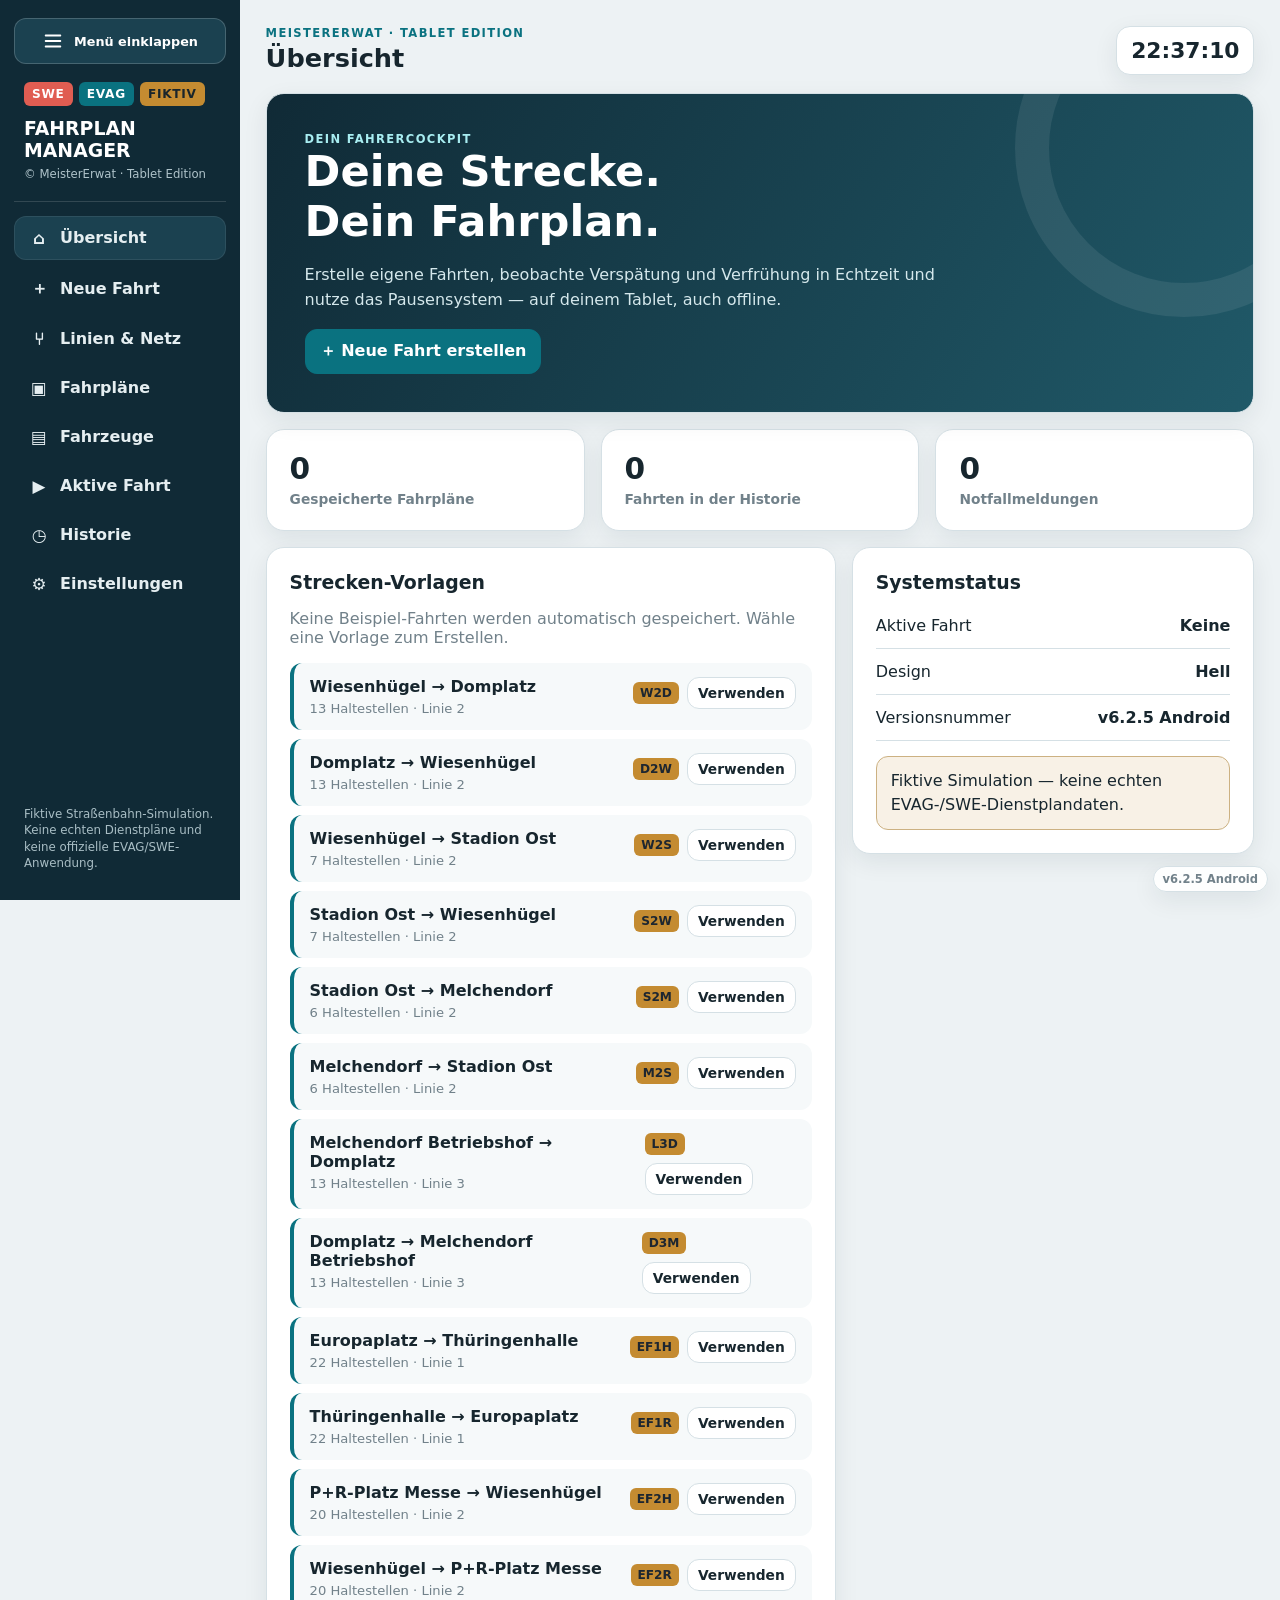
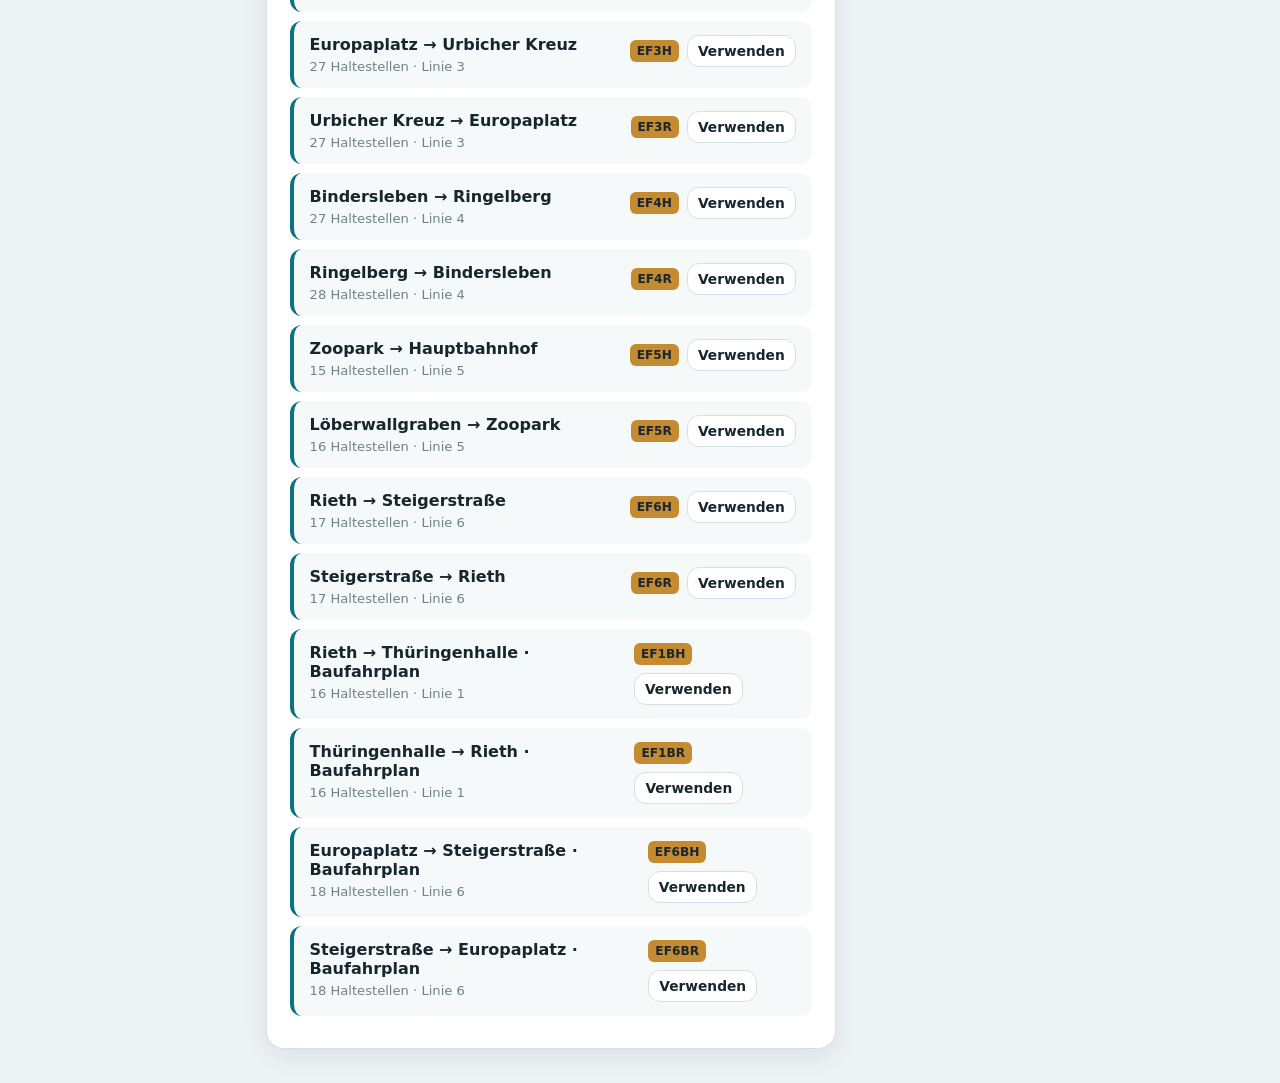
==== commit b5bce047: "Improve line editing, passenger display and sidebar motion in 6.2.5" ====
--- a/web-pwa/index.html
+++ b/web-pwa/index.html
@@ -18,7 +18,7 @@
 @media(max-width:520px){.main{padding:10px;padding-bottom:40px}.topbar{align-items:flex-start}.clock-chip{padding:8px 9px;font-size:.95rem}.page-title{font-size:1.4rem}.form-grid{grid-template-columns:1fr}.card{border-radius:15px}.stop-editor-fields{gap:8px}.route-card{display:block}.route-card .actions{margin-top:10px}.data-item{display:block}.data-actions{justify-content:flex-start;margin-top:12px}.driver-controls button{flex:1 1 42%}.driver-controls .primary{flex-basis:100%}.hero h2{font-size:1.75rem}}
 .network-map{margin-top:14px;overflow:auto;max-height:700px;border:1px solid var(--line);border-radius:12px}.network-map svg{display:block;width:1100px;height:1080px;touch-action:pan-x pan-y}.network-map text{font:12px system-ui;fill:var(--text);pointer-events:none}.network-map .draft-node text{fill:white;font-weight:800}.network-node{cursor:crosshair}.network-node:focus circle{stroke:var(--teal);stroke-width:5}.draft-node{cursor:grab;touch-action:none}.line-stops{max-height:620px;overflow:auto;margin-top:12px}.line-stop{display:grid;grid-template-columns:30px minmax(0,1fr) 38px;gap:10px;border-bottom:1px solid var(--line);padding:12px 0}.line-stop-actions{display:flex;flex-direction:column;gap:6px}.line-stop input{padding:8px}details summary{cursor:pointer;font-weight:750}details p{line-height:1.6}a{color:var(--teal)}
 #networkTemplate{flex-basis:100%!important}input[type=color]{height:46px;padding:4px}.network-map-tools{margin-top:12px}
-.content.network-view{max-width:none}.network-view .network-map{max-height:none}.network-view .line-stops{display:grid;grid-template-columns:repeat(auto-fit,minmax(260px,1fr));gap:0 22px}.network-mode-field{margin:12px 0;max-width:540px}.network-legend{display:flex;flex-wrap:wrap;gap:8px;margin-top:12px}.network-legend .pill{border-left:5px solid var(--route-color)}
+.content.network-view{max-width:none}.network-view .network-map{max-height:none}.network-view .line-stops{display:grid;grid-template-columns:repeat(auto-fit,minmax(260px,1fr));gap:0 22px}.network-mode-field{margin:12px 0;max-width:540px}.network-legend{display:grid;grid-template-columns:repeat(auto-fit,minmax(220px,1fr));gap:8px;margin-top:12px}.network-direction-buttons{display:flex;flex-direction:column;gap:8px}.network-map.is-line-editing svg{touch-action:none}.network-route-button{text-align:left;white-space:normal}.network-route-button[aria-pressed=true]{outline:2px solid var(--route-color);background:var(--soft)}.network-route-button:disabled{opacity:1}.network-link.is-muted{filter:grayscale(1);opacity:.25}.network-legend .pill{border-left:5px solid var(--route-color)}
 .departure-controls{display:flex;gap:8px;align-items:center}.departure-controls input{flex:1}.departure-controls button{flex:none}
 .traffic-actions{display:grid;grid-template-columns:repeat(5,minmax(0,1fr));gap:8px;width:100%;align-items:stretch}.traffic-actions button{min-width:0;padding:11px 4px;font-size:clamp(.7rem,2.6vw,.9rem);overflow-wrap:anywhere}
 .departure-controls{flex-wrap:wrap}.departure-controls input{flex:1 1 105px}.network-map-tools .is-editing{background:#253039;border-color:#253039;color:white;box-shadow:inset 0 2px 4px #0005}.network-map.is-editing svg{touch-action:none}.network-map.is-editing .network-connections{pointer-events:stroke}.network-map.is-editing .network-link{cursor:pointer;stroke-width:5}.network-map.is-editing .network-node{cursor:grab}.network-map.is-editing .network-stop-label{pointer-events:auto;cursor:move;paint-order:stroke;stroke:var(--soft);stroke-width:3px;stroke-linejoin:round}.network-map.is-editing .network-node.selected circle{stroke:#ed7b22;stroke-width:5}.network-map.is-editing .network-link.selected{stroke-width:7;opacity:1}.network-editor-tools,.network-edit-inspector{padding:15px;background:var(--soft);border:1px solid var(--line);border-radius:12px;margin-top:12px}.network-editor-tools p{margin:10px 0 0;font-size:.86rem;line-height:1.5}.network-editor-tools button[aria-pressed=true]{background:var(--nav);color:white;border-color:var(--nav)}.network-edit-inspector .form-grid{grid-template-columns:repeat(auto-fit,minmax(160px,1fr))}.network-edit-inspector h3{margin-bottom:14px}.color-swatches{display:flex;gap:8px;flex-wrap:wrap;margin:12px 0}.color-swatch{width:36px;height:36px;padding:0;border:3px solid var(--panel);border-radius:50%;background:var(--swatch);box-shadow:0 0 0 1px var(--muted)}.color-swatch[aria-pressed=true]{outline:3px solid var(--text);outline-offset:2px}.network-edit-inspector input[type=color]{max-width:160px}.network-link{vector-effect:none}.network-stop-label{paint-order:stroke;stroke:var(--soft);stroke-width:3px;stroke-linejoin:round}.network-plan-files details{margin-top:12px}.network-plan-files code{overflow-wrap:anywhere}
--- a/web-pwa/cockpit.css
+++ b/web-pwa/cockpit.css
@@ -21,3 +21,35 @@
 @media(prefers-reduced-motion:reduce){.cab-rotary-turn{transition:none}}
 @keyframes cab-screw-tighten{0%{transform:translate(0,-1.2cqw) rotate(-900deg) scale(1.15);opacity:0;filter:drop-shadow(0 .6cqw .3cqw #0009)}10%{transform:translate(0,-.9cqw) rotate(-900deg) scale(1.12);opacity:1}25%,33%{transform:translate(0,-.65cqw) rotate(-675deg) scale(1.09)}45%,53%{transform:translate(0,-.45cqw) rotate(-450deg) scale(1.06)}65%,73%{transform:translate(0,-.25cqw) rotate(-225deg) scale(1.03)}90%,100%{transform:translate(0,0) rotate(0) scale(1);opacity:1;filter:none}}
 @media(prefers-reduced-motion:reduce){.cab-screw.is-loose .cab-screw-face{animation:cab-screw-fade .2s linear forwards}.cab-screw.is-tightening .cab-screw-face{animation:cab-screw-appear .2s linear forwards}@keyframes cab-screw-fade{to{opacity:0}}@keyframes cab-screw-appear{from{opacity:0}to{opacity:1}}}
+
+/* Passenger LCD: fixed light palette, independent of the driver's night theme. */
+.modal.passenger-modal{width:min(1180px,100%);max-height:96dvh;padding:16px;background:#1c2023;border:1px solid #697072;border-radius:12px;box-shadow:0 24px 90px #000b}
+.passenger-modal>h2{position:absolute;width:1px;height:1px;overflow:hidden;clip-path:inset(50%)}
+.passenger-modal .modal-footer{margin-top:12px}.passenger-modal .modal-footer button{background:#333b40;border-color:#596166;color:#fff}
+#passengerDisplay{container-type:inline-size}
+.passenger-monitor{padding:2.2cqw 2.6cqw 2.8cqw;border-radius:1cqw;background:linear-gradient(110deg,#595a55,#222725 5%,#6b6c63 50%,#2b302d 94%,#595b54);box-shadow:inset 0 1px 2px #d4d5c055,0 3px 8px #0009}
+.passenger-screen{position:relative;isolation:isolate;overflow:hidden;border:1.2cqw solid #0b1015;background:#e9edf4;color:#080c15;font-family:Arial,Helvetica,sans-serif;aspect-ratio:1.6;display:grid;grid-template-rows:21% 62% 17%;box-shadow:0 0 0 1px #000,inset 0 0 10px #0d203033}
+.passenger-screen:after{content:"";position:absolute;z-index:2;inset:0;pointer-events:none;background:linear-gradient(115deg,#ffffff08,transparent 45%,#738fbc08);box-shadow:inset 0 0 1.6cqw #14243c1c}
+.passenger-heading{display:grid;grid-template-columns:14% minmax(0,1fr) 15%;align-items:start;background:#e5e9f3}
+.passenger-line{height:100%;display:grid;place-items:center;color:#fff;background:#132e60;font-size:9cqw;font-weight:400;line-height:1;letter-spacing:-.05em;padding:.6cqw;overflow-wrap:anywhere}
+.passenger-current{position:relative;min-width:0;padding:1cqw 1.8cqw .7cqw 6.8cqw;height:100%;display:flex;flex-direction:column;justify-content:center}
+.passenger-current:before{content:"";position:absolute;left:3.2cqw;bottom:0;width:1cqw;height:44%;background:#14384e}
+.passenger-current-name{font-size:5.6cqw;line-height:1.12;font-weight:700;letter-spacing:-.035em;overflow-wrap:anywhere}
+.passenger-departure{font-size:1.9cqw;line-height:1.2;font-weight:700;margin-top:.7cqw}
+.passenger-clock{font-size:4.2cqw;line-height:1;font-weight:700;letter-spacing:-.04em;font-variant-numeric:tabular-nums;padding:2.5cqw 1cqw 0 0;white-space:nowrap;text-align:right}
+.passenger-stops{display:flex;flex-direction:column;min-height:0;background:#e9edf3}
+.passenger-row{display:grid;grid-template-columns:14% 7% minmax(0,1fr);flex:1;min-height:0;align-items:stretch}
+.passenger-minutes{align-self:center;text-align:right;white-space:nowrap;font-size:2.3cqw;line-height:1;font-variant-numeric:tabular-nums}
+.passenger-track{position:relative}.passenger-track:before{content:"";position:absolute;top:0;bottom:0;left:50%;transform:translateX(-50%);width:1cqw;background:#14384e;border-top:.8cqw solid #e9edf3}
+.passenger-stop{min-width:0;display:flex;flex-direction:column;justify-content:center;padding:.7cqw 1cqw .7cqw 0;font-size:4.7cqw;line-height:1.08;letter-spacing:-.025em;overflow-wrap:anywhere}
+.passenger-row.is-destination{background:#dde3ed;flex:1.12}.passenger-row.is-destination .passenger-stop{font-size:5.5cqw;font-weight:700}
+.passenger-row.is-destination .passenger-track:before{bottom:50%;border-color:#dde3ed}.passenger-row.is-destination .passenger-track:after{content:"";position:absolute;width:3cqw;height:1cqw;background:#14384e;left:50%;top:50%;transform:translate(-50%,-50%)}
+.passenger-row.has-gap .passenger-track:before{background:repeating-linear-gradient(to bottom,#14384e 0 1cqw,transparent 1cqw 1.7cqw)}
+.passenger-connections{display:flex;gap:.5cqw;margin-top:.6cqw}.passenger-transfer{background:var(--transfer-color);color:#fff;min-width:3.5cqw;height:3.5cqw;display:grid;place-items:center;padding:0 .5cqw;font-size:2.9cqw;line-height:1;font-weight:700;letter-spacing:0}
+.passenger-brand{display:flex;align-items:center;justify-content:center;background:#eef0f5}
+.passenger-logo{display:inline-flex;border:.25cqw solid #d5103c;color:#d5103c;font-size:4.5cqw;line-height:1.03;font-weight:700;letter-spacing:-.05em;transform:scaleX(.94)}
+.passenger-logo b{background:#d5103c;color:#fff;padding:.3cqw .7cqw;letter-spacing:-.07em}.passenger-logo>span{padding:.3cqw .6cqw;font-weight:500}
+.passenger-terminus{margin:auto;text-align:center;font-size:4cqw;line-height:1.5}.passenger-terminus span{font-size:3cqw}
+.passenger-empty{padding:30px;color:#fff;text-align:center}
+@media(max-width:600px){.modal.passenger-modal{padding:8px}.passenger-modal .modal-footer{margin-top:8px}.modal-backdrop:has(.passenger-modal){padding:6px}}
+@media(orientation:landscape) and (max-height:700px){.modal.passenger-modal{width:min(1180px,calc(136dvh - 100px));padding:8px}.passenger-modal .modal-footer{margin-top:6px}.passenger-modal .modal-footer button{padding:7px 14px}}
--- a/web-pwa/shell.css
+++ b/web-pwa/shell.css
@@ -1,4 +1,31 @@
-.sidebar-toggle{display:flex;align-items:center;justify-content:center;gap:10px;width:100%;min-height:44px;background:var(--nav2);border-color:#ffffff30;color:#fff;font-size:.8rem}.sidebar-toggle>span:first-child{display:flex;flex-shrink:0}.sidebar-toggle svg{display:block;width:22px;height:22px;fill:none;stroke:currentColor;stroke-width:2;stroke-linecap:round}.sidebar-toggle:focus-visible,.nav button:focus-visible{outline:3px solid #ffe5a0;outline-offset:1px}.sidebar-collapsed .shell{grid-template-columns:64px minmax(0,1fr)}.sidebar-collapsed .sidebar{padding-left:max(8px,env(safe-area-inset-left,0px));padding-right:8px}.sidebar-collapsed .brand,.sidebar-collapsed .side-bottom,.sidebar-collapsed .nav-label,.sidebar-collapsed .sidebar-toggle-label{display:none}.sidebar-collapsed .nav button{position:relative;justify-content:center;padding:11px 0;min-height:44px}.sidebar-collapsed .nav-icon{width:auto}.sidebar-collapsed #activeDot{position:absolute;right:1px;top:0;color:#79e5ac;font-size:.65rem}.sidebar-collapsed .content{max-width:none}
-@media(max-width:900px){.sidebar-toggle{width:auto;align-self:flex-end;padding:7px 12px}.sidebar-collapsed .shell{grid-template-columns:minmax(0,1fr)}.sidebar-collapsed .sidebar{padding:calc(8px + var(--menu-offset) + env(safe-area-inset-top,0px)) max(12px,env(safe-area-inset-right,0px)) 8px max(12px,env(safe-area-inset-left,0px))}.sidebar-collapsed .nav{display:none}.sidebar-collapsed .sidebar-toggle-label{display:inline}.sidebar-collapsed .sidebar-toggle{align-self:flex-start}}
+.sidebar-toggle{display:flex;align-items:center;justify-content:center;gap:10px;width:100%;min-height:44px;background:var(--nav2);border-color:#ffffff30;color:#fff;font-size:.8rem;overflow:hidden}
+.sidebar-toggle>span:first-child{display:flex;flex-shrink:0}.sidebar-toggle svg{display:block;width:22px;height:22px;fill:none;stroke:currentColor;stroke-width:2;stroke-linecap:round}
+.sidebar-toggle:focus-visible,.nav button:focus-visible{outline:3px solid #ffe5a0;outline-offset:1px}
+.shell{transition:grid-template-columns 300ms cubic-bezier(.22,.68,0,1)}
+.sidebar{transition:padding 300ms cubic-bezier(.22,.68,0,1),gap 300ms cubic-bezier(.22,.68,0,1);overflow-x:hidden}
+.sidebar .brand,.sidebar .side-bottom{max-height:200px;overflow:hidden;transition:max-height 300ms cubic-bezier(.22,.68,0,1),opacity 180ms ease,padding 300ms ease,margin 300ms ease,transform 300ms ease,visibility 0s}
+.sidebar .brand>div{min-width:190px}
+.sidebar .nav-label,.sidebar-toggle-label{display:inline-block;max-width:180px;opacity:1;white-space:nowrap;overflow:hidden;transition:max-width 300ms cubic-bezier(.22,.68,0,1),opacity 150ms ease,transform 300ms ease}
+.sidebar .nav button{position:relative;justify-content:flex-start;padding:11px 13px;min-height:44px;gap:10px;overflow:hidden;transition:gap 300ms ease,background-color 150ms ease}
+.sidebar .nav-icon{width:22px;flex-shrink:0}
+.sidebar-collapsed .shell{grid-template-columns:64px minmax(0,1fr)}
+.sidebar-collapsed .sidebar{padding-left:max(8px,env(safe-area-inset-left,0px));padding-right:8px}
+.sidebar-collapsed .brand,.sidebar-collapsed .side-bottom{max-height:0;opacity:0;padding:0;margin:0;transform:translateX(-12px);visibility:hidden;transition-delay:0s,0s,0s,0s,0s,300ms}
+.sidebar-collapsed .nav-label,.sidebar-collapsed .sidebar-toggle-label{max-width:0;opacity:0;transform:translateX(-8px)}
+.sidebar-collapsed .nav button,.sidebar-collapsed .sidebar-toggle{gap:0}
+.sidebar-collapsed #activeDot{position:absolute;right:1px;top:0;color:#79e5ac;font-size:.65rem}
+.sidebar-collapsed .content{max-width:none}
+@media(max-width:900px){
+ .shell{transition:none}.sidebar{overflow:hidden}
+ .sidebar-toggle{width:100%;justify-content:flex-end;padding:7px 12px}
+ .sidebar .brand{max-height:100px}.sidebar .brand>div{min-width:0}
+ .sidebar .nav{max-height:64px;opacity:1;transform:translateY(0);visibility:visible;transition:max-height 300ms cubic-bezier(.22,.68,0,1),opacity 180ms ease,transform 300ms ease,padding 300ms ease,visibility 0s}
+ .sidebar .nav button{padding:9px 11px;flex-shrink:0}.sidebar .nav-icon{width:auto}
+ .sidebar-collapsed .shell{grid-template-columns:minmax(0,1fr)}
+ .sidebar-collapsed .sidebar{padding:calc(8px + var(--menu-offset) + env(safe-area-inset-top,0px)) max(12px,env(safe-area-inset-right,0px)) 8px max(12px,env(safe-area-inset-left,0px));gap:0}
+ .sidebar-collapsed .brand{max-height:0}.sidebar-collapsed .nav{max-height:0;opacity:0;transform:translateY(-8px);padding:0;visibility:hidden;pointer-events:none;transition-delay:0s,0s,0s,0s,300ms}
+ .sidebar-collapsed .sidebar-toggle-label{max-width:180px;opacity:1;transform:none}.sidebar-collapsed .sidebar-toggle{gap:10px}
+}
+@media(prefers-reduced-motion:reduce){.shell,.sidebar,.sidebar .brand,.sidebar .side-bottom,.sidebar .nav,.sidebar .nav button,.sidebar .nav-label,.sidebar-toggle-label{transition:none!important}}
 
 .version-trigger{border:0;background:transparent;padding:8px 0;font-weight:800}.version-trigger:focus-visible{outline:2px solid var(--teal);outline-offset:4px}.version-trigger,.version{touch-action:manipulation;user-select:none}
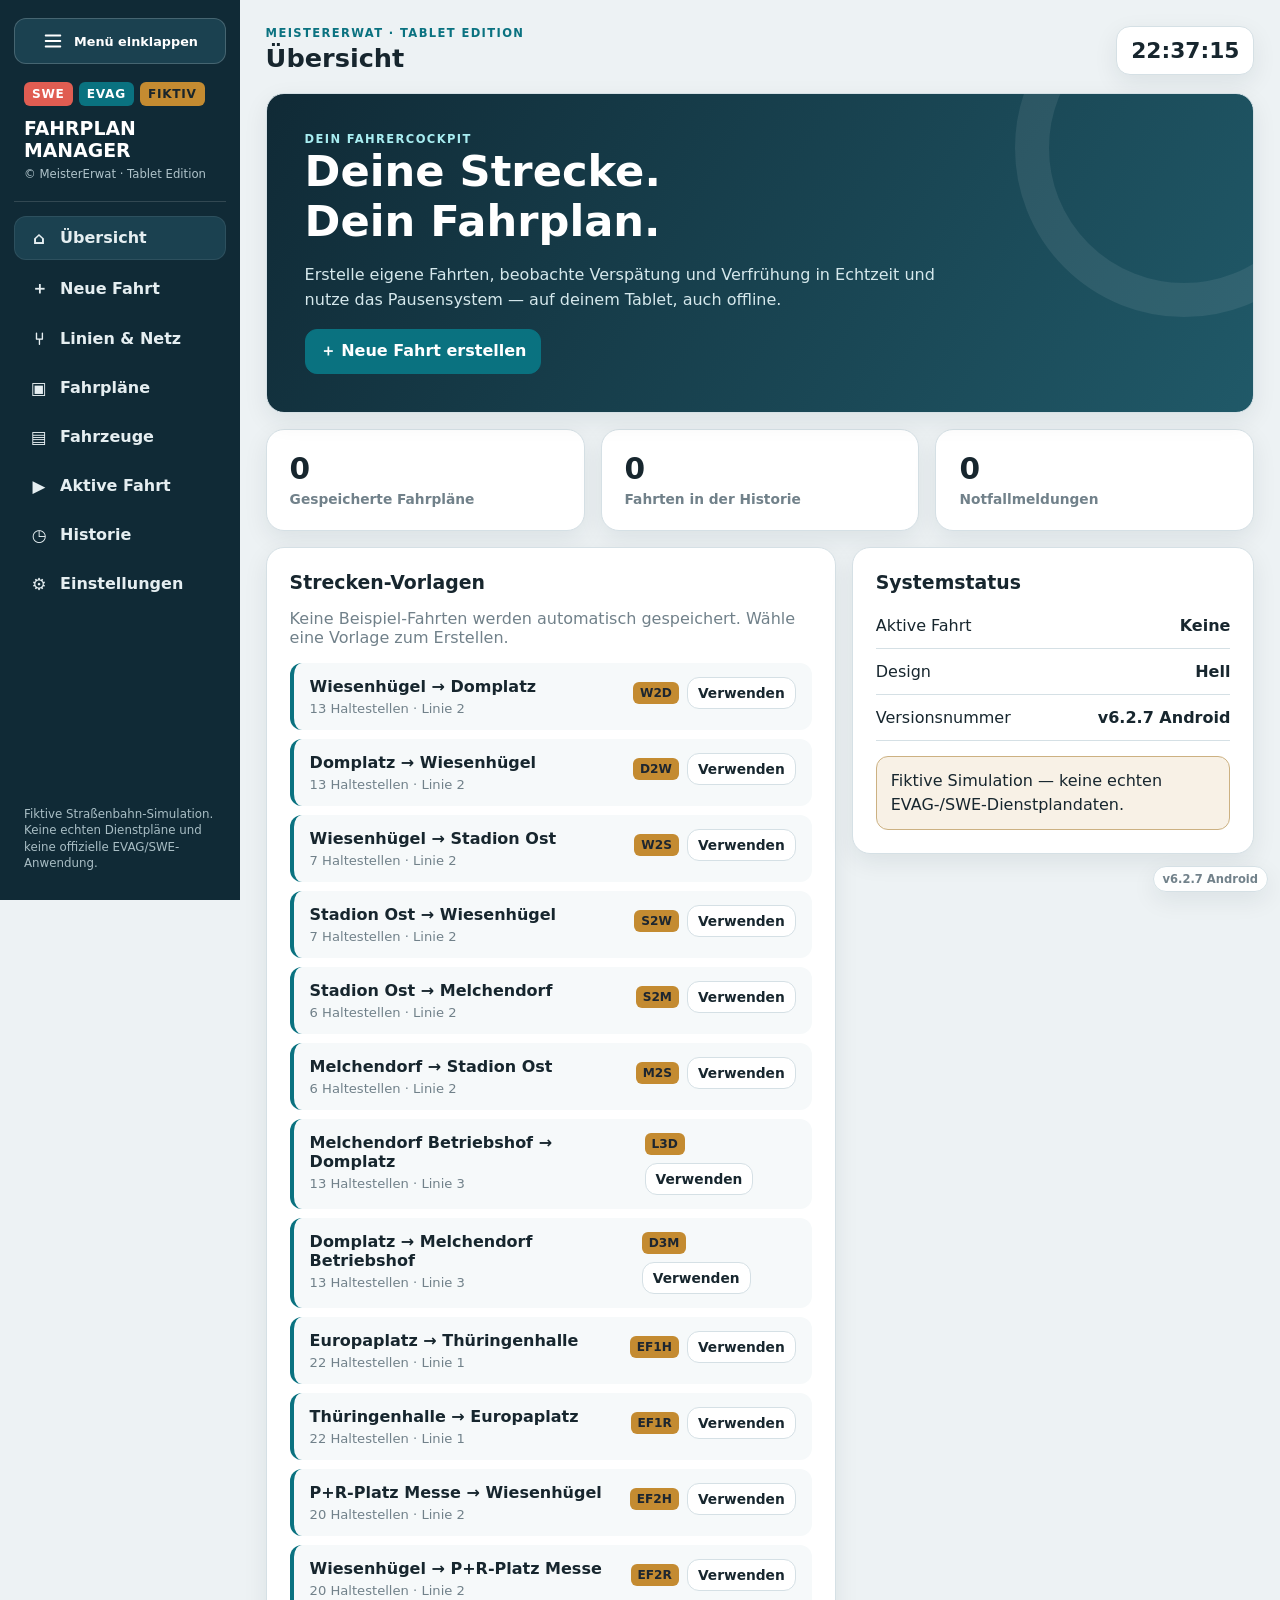
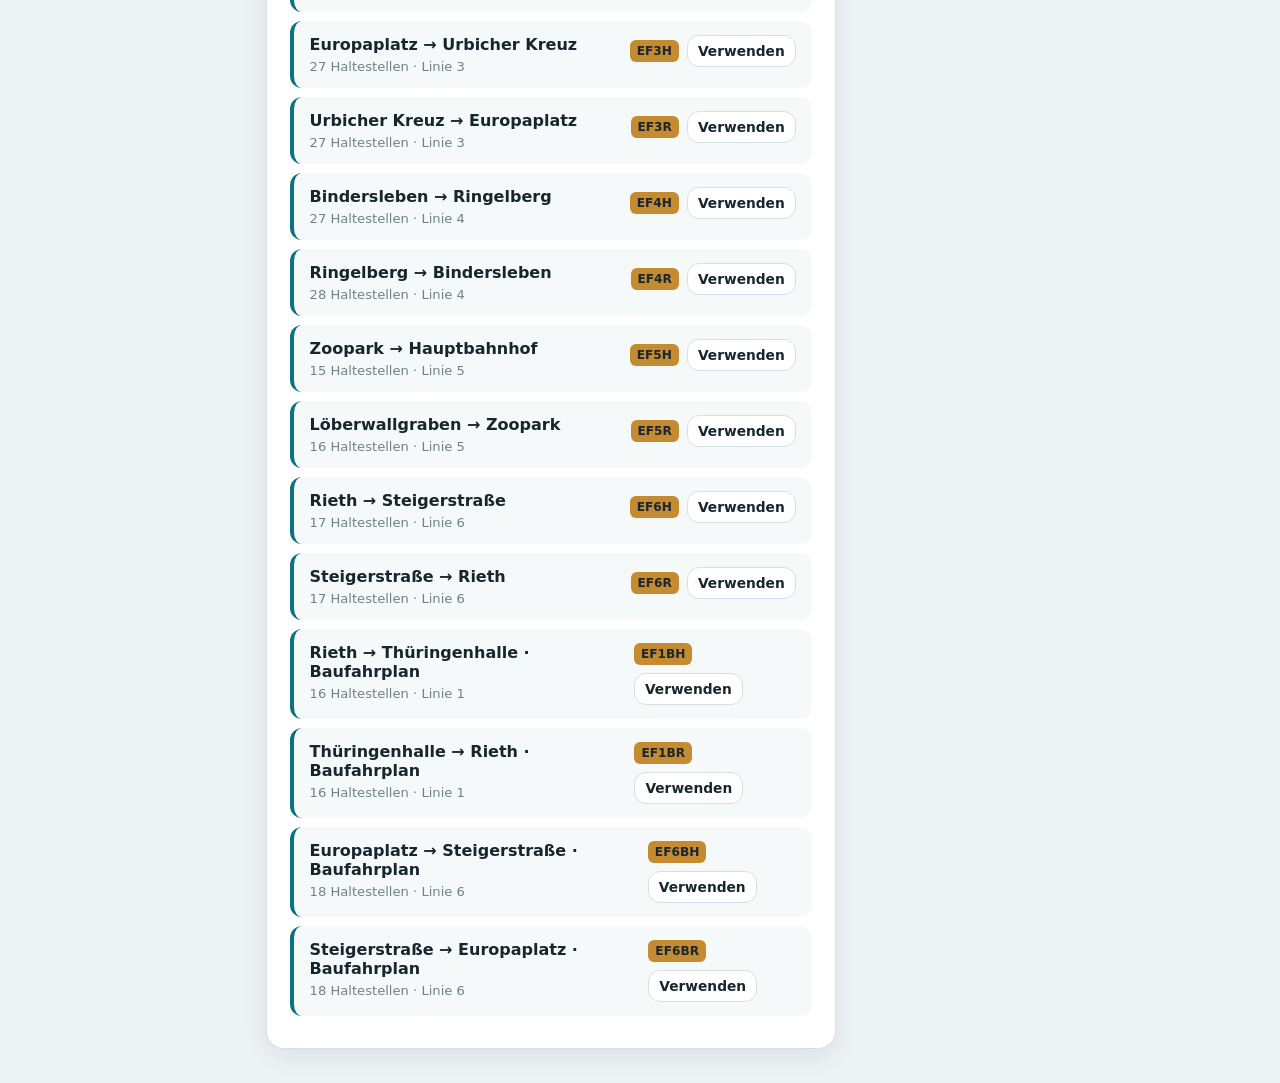
==== commit e52f95c8: "Add modular vehicle cabs and Android release updates in 6.2.7" ====
--- a/web-pwa/index.html
+++ b/web-pwa/index.html
@@ -59,8 +59,11 @@
 <script src="network-plan-data.js"></script>
 <script src="network-editor.js"></script>
 <script src="line-editor.js"></script>
+<script src="vehicle-bundles-data.js"></script>
+<script src="vehicle-bundles.js"></script>
 <script src="cockpit.js"></script>
 <script src="vehicle-types-data.js"></script>
 <script src="vehicles.js"></script>
+<script src="updates.js"></script>
 <script src="app.js"></script>
 </body></html>
--- a/web-pwa/cockpit.css
+++ b/web-pwa/cockpit.css
@@ -1,11 +1,11 @@
-.cab-console{position:relative;min-width:0;padding:14px;background:#242932;border:1px solid #10151d;border-radius:14px;color:#eef1f3;box-shadow:0 8px 22px #10182033,inset 0 1px #b5c2cb33}.cab-header{display:flex;align-items:center;justify-content:space-between;gap:12px;flex-wrap:wrap;padding:0 4px 12px;font-size:.72rem;font-weight:850;letter-spacing:.09em}.cab-header small{margin-left:10px;color:#aebac5;font-size:.64rem}
-.cab-panel-viewport{overflow-x:auto;overscroll-behavior-inline:contain;max-width:100%;border-radius:8px;scrollbar-color:#89949f #171c23;scrollbar-width:thin}.cab-panel-viewport:focus-visible{outline:2px solid #ffe89b;outline-offset:4px}.cab-stage{position:relative;container-type:inline-size;isolation:isolate;width:100%;min-width:0;aspect-ratio:1681/936;overflow:hidden;background:#65636f}.cab-panel-photo{position:absolute;inset:0;width:100%;height:100%;display:block;pointer-events:none;user-select:none}.cab-screw{position:absolute;aspect-ratio:1;transform:translate(-50%,-50%);pointer-events:none}.driver-controls.cab-controls{position:absolute;inset:0;display:grid;grid-template-columns:1fr;margin:0;padding:0;border:0;gap:0;pointer-events:none}.cab-group-mark{position:absolute;transform:translate(-50%,-50%);color:#efefea;font-size:max(8px,1.16cqw);font-weight:750;line-height:1;letter-spacing:.055em;white-space:nowrap;text-shadow:0 1px 1px #23232a80;pointer-events:none}
-.cab-button,.cab-placeholder{position:absolute;aspect-ratio:1;transform:translate(-50%,-50%);display:block;min-width:0;min-height:0;margin:0;padding:0!important;border:0!important;border-radius:50%;background:none!important;box-shadow:none;color:#f7f7ef;pointer-events:auto;touch-action:manipulation}.cab-placeholder{pointer-events:none}.cab-placeholder .cab-face{background:none}.cab-bezel{position:absolute;inset:0;display:block;border-radius:50%;pointer-events:none}.cab-face{position:absolute;inset:var(--cap-inset,15.7143%);display:grid;place-items:center;border-radius:50%;background-image:url('images/cab-panel-photoreal.webp');background-size:var(--cap-size-x) var(--cap-size-y);background-position:var(--cap-x) var(--cap-y);color:#13212a;pointer-events:none;transition:filter .09s,transform .09s,box-shadow .09s}.cab-face::after{content:'';position:absolute;inset:0;border-radius:inherit;background:#0000;transition:background .08s;pointer-events:none}.cab-face svg{position:relative;z-index:1;width:47%;height:47%;fill:none;stroke:currentColor;stroke-width:1.8;stroke-linecap:round;stroke-linejoin:round;opacity:.9;filter:drop-shadow(0 1px 0 #ffffff22)}.cab-blue .cab-face,.cab-red .cab-face{color:#f0f1e6}.cab-amber .cab-face{color:#422706}.cab-green .cab-face{color:#073525}.cab-button:hover{filter:none}.cab-button:hover .cab-face{filter:brightness(1.1)}.cab-button:active,.cab-button.is-down{transform:translate(-50%,-50%)}.cab-button:active .cab-face,.cab-button.is-down .cab-face{transform:translateY(1px) scale(.985);filter:brightness(.86);box-shadow:inset 0 3px 6px #0009}.cab-button:active .cab-face::after,.cab-button.is-down .cab-face::after{background:#00000016}.cab-button:focus-visible{outline:3px solid #ffe5a0;outline-offset:2px;z-index:2}.cab-button:disabled{opacity:1;cursor:not-allowed}.cab-button:disabled .cab-face{filter:grayscale(.85) brightness(.72)}.cab-button:disabled .cab-label{opacity:.5}.cab-label{position:absolute;bottom:calc(100% + .45cqw);left:-35%;width:170%;display:block;color:#f1f1e9;font-size:max(8px,1.07cqw);line-height:1.17;font-weight:700;letter-spacing:.015em;text-align:center;text-shadow:0 1px 1px #272831aa;pointer-events:none}.cab-emergency .cab-label{font-weight:900;color:#fff1c0;letter-spacing:.08em}.cab-emergency .cab-face svg{width:36%;height:36%;stroke-width:1.7}.cab-emergency[aria-pressed=true] .cab-face{transform:translateY(3px) scale(.97);filter:brightness(.79);box-shadow:inset 0 4px 7px #0008}
+.cab-console{position:relative;min-width:0;padding:14px;background:var(--cab-console,#242932);border:1px solid #10151d;border-radius:14px;color:var(--cab-text,#eef1f3);box-shadow:0 8px 22px #10182033,inset 0 1px #b5c2cb33}.cab-header{display:flex;align-items:center;justify-content:space-between;gap:12px;flex-wrap:wrap;padding:0 4px 12px;font-size:.72rem;font-weight:850;letter-spacing:.09em}.cab-header small{margin-left:10px;color:#aebac5;font-size:.64rem}
+.cab-panel-viewport{overflow-x:auto;overscroll-behavior-inline:contain;max-width:100%;border-radius:8px;scrollbar-color:#89949f #171c23;scrollbar-width:thin}.cab-panel-viewport:focus-visible{outline:2px solid #ffe89b;outline-offset:4px}.cab-stage{position:relative;container-type:inline-size;isolation:isolate;width:100%;min-width:0;aspect-ratio:var(--cab-width,1681)/var(--cab-height,936);overflow:hidden;background:var(--cab-panel,#65636f)}.cab-panel-photo{position:absolute;inset:0;width:100%;height:100%;display:block;pointer-events:none;user-select:none}.cab-screw{position:absolute;aspect-ratio:1;transform:translate(-50%,-50%);pointer-events:none}.driver-controls.cab-controls{position:absolute;inset:0;display:grid;grid-template-columns:1fr;margin:0;padding:0;border:0;gap:0;pointer-events:none}.cab-group-mark{position:absolute;transform:translate(-50%,-50%);color:#efefea;font-size:max(8px,1.16cqw);font-weight:750;line-height:1;letter-spacing:.055em;white-space:nowrap;text-shadow:0 1px 1px #23232a80;pointer-events:none}
+.cab-button,.cab-placeholder{position:absolute;aspect-ratio:1;transform:translate(-50%,-50%);display:block;min-width:0;min-height:0;margin:0;padding:0!important;border:0!important;border-radius:50%;background:none!important;box-shadow:none;color:#f7f7ef;pointer-events:auto;touch-action:manipulation}.cab-placeholder{pointer-events:none}.cab-placeholder .cab-face{background:none}.cab-bezel{position:absolute;inset:0;display:block;border-radius:50%;pointer-events:none}.cab-face{position:absolute;inset:var(--cap-inset,15.7143%);display:grid;place-items:center;border-radius:50%;background-image:var(--cab-image);background-size:var(--cap-size-x) var(--cap-size-y);background-position:var(--cap-x) var(--cap-y);color:#13212a;pointer-events:none;transition:filter .09s,transform .09s,box-shadow .09s}.cab-face::after{content:'';position:absolute;inset:0;border-radius:inherit;background:#0000;transition:background .08s;pointer-events:none}.cab-face svg{position:relative;z-index:1;width:47%;height:47%;fill:none;stroke:currentColor;stroke-width:1.8;stroke-linecap:round;stroke-linejoin:round;opacity:.9;filter:drop-shadow(0 1px 0 #ffffff22)}.cab-blue .cab-face,.cab-red .cab-face{color:#f0f1e6}.cab-amber .cab-face{color:#422706}.cab-green .cab-face{color:#073525}.cab-button:hover{filter:none}.cab-button:hover .cab-face{filter:brightness(1.1)}.cab-button:active,.cab-button.is-down{transform:translate(-50%,-50%)}.cab-button:active .cab-face,.cab-button.is-down .cab-face{transform:translateY(1px) scale(.985);filter:brightness(.86);box-shadow:inset 0 3px 6px #0009}.cab-button:active .cab-face::after,.cab-button.is-down .cab-face::after{background:#00000016}.cab-button:focus-visible{outline:3px solid #ffe5a0;outline-offset:2px;z-index:2}.cab-button:disabled{opacity:1;cursor:not-allowed}.cab-button:disabled .cab-face{filter:grayscale(.85) brightness(.72)}.cab-button:disabled .cab-label{opacity:.5}.cab-label{position:absolute;bottom:calc(100% + .45cqw);left:-35%;width:170%;display:block;color:#f1f1e9;font-size:max(8px,1.07cqw);line-height:1.17;font-weight:700;letter-spacing:.015em;text-align:center;text-shadow:0 1px 1px #272831aa;pointer-events:none}.cab-emergency .cab-label{font-weight:900;color:#fff1c0;letter-spacing:.08em}.cab-emergency .cab-face svg{width:36%;height:36%;stroke-width:1.7}.cab-emergency[aria-pressed=true] .cab-face{transform:translateY(3px) scale(.97);filter:brightness(.79);box-shadow:inset 0 4px 7px #0008}
 .cab-footer{display:flex;align-items:center;justify-content:space-between;gap:10px;flex-wrap:wrap;padding:12px 4px 0;font-size:.53rem;letter-spacing:.08em;color:#aab8c3}.cab-footer>div{display:flex;gap:16px;flex-wrap:wrap}.cab-text-button{padding:4px 0;border:0;background:none;color:#dce6ec;font-size:.7rem;text-decoration:underline;text-underline-offset:3px}.cab-text-button[aria-pressed=true]{color:#ffd997}.cab-scroll-hint{display:none;margin:0 4px 10px;font-size:.75rem;color:#b7c4ce}.driver-view>.grid{grid-template-columns:minmax(0,2fr) minmax(260px,1fr);grid-template-areas:"summary route" "console route";align-items:start}.driver-view>.grid>.col-8{grid-area:summary}.driver-view>.grid>.col-4{grid-area:route}.driver-view>.grid>.cab-panel-row{grid-area:console}.driver-view #driverRouteMap{max-height:520px}
 @media(max-width:900px){.driver-view>.grid{grid-template-columns:minmax(0,1fr);grid-template-areas:"summary" "console" "route"}.driver-view #driverRouteMap{max-height:300px}.cab-header small{display:block;margin:5px 0 0}.cab-console{padding:10px}}@media(max-width:520px){.cab-stage{min-width:720px}.cab-scroll-hint{display:block}.cab-header{font-size:.67rem}.cab-footer>span{font-size:.48rem}}
-.cab-fullscreen-toggle .cab-face{background-image:linear-gradient(145deg,#90d4ff88,#0a57c1bb),url('images/cab-panel-photoreal.webp');background-size:100% 100%,var(--cap-size-x) var(--cap-size-y);background-position:center,var(--cap-x) var(--cap-y);color:#f4faff;box-shadow:inset 0 1px 2px #b5e6ff88}.cab-fullscreen-toggle[aria-pressed=true] .cab-face{filter:brightness(1.2);box-shadow:inset 0 3px 6px #00294faa,0 0 9px #5bc9ff88}.cab-fullscreen-status{display:none}
-body.cab-fullscreen{overflow:hidden}.cab-fullscreen .shell{display:block;min-height:0}.cab-fullscreen .sidebar,.cab-fullscreen .topbar,.cab-fullscreen .version{display:none}.cab-fullscreen .main{position:fixed;inset:0;z-index:20;padding:max(10px,env(safe-area-inset-top,0px)) max(10px,env(safe-area-inset-right,0px)) max(10px,env(safe-area-inset-bottom,0px)) max(10px,env(safe-area-inset-left,0px));background:var(--bg);overflow:hidden}.cab-fullscreen .driver-view{display:grid;grid-template-rows:auto minmax(0,1fr);gap:10px;max-width:none;height:100%;min-height:0}.cab-fullscreen .cab-fullscreen-status{display:flex;justify-content:space-between;align-items:center;gap:15px;padding:10px 14px;background:var(--panel);border:1px solid var(--line);border-radius:12px}.cab-fullscreen-status>div:first-child{min-width:0}.cab-fullscreen-stop{display:block;font-size:clamp(1.15rem,2.1vw,1.9rem);line-height:1.15;margin:3px 0;overflow-wrap:anywhere}.cab-fullscreen-status .muted{font-size:.78rem}.cab-fullscreen-status .actions{justify-content:flex-end;flex-shrink:0}.cab-fullscreen .driver-view>.grid{grid-template-columns:minmax(0,1fr) clamp(240px,24vw,340px);grid-template-rows:minmax(0,1fr);grid-template-areas:"console route";gap:10px;min-height:0;align-items:stretch}.cab-fullscreen .driver-view>.grid>.col-8{display:none}.cab-fullscreen .driver-view>.grid>.col-4{height:100%;min-height:0}.cab-fullscreen .driver-view>.grid>.col-4>.card:first-child{display:flex;flex-direction:column;height:100%;min-height:0;padding:14px}.cab-fullscreen .driver-view>.grid>.col-4>.card:first-child>p,.cab-fullscreen .driver-view>.grid>.col-4>.card+.card{display:none}.cab-fullscreen .driver-view #driverRouteMap{flex:1;min-height:0;max-height:none}.cab-fullscreen .cab-panel-row{min-height:0}.cab-fullscreen .cab-console{height:100%;min-height:0;display:flex;flex-direction:column;padding:10px}.cab-fullscreen .cab-header,.cab-fullscreen .cab-footer{flex-shrink:0}.cab-fullscreen .cab-panel-viewport{flex:1;min-height:0;display:flex;align-items:center;justify-content:center;container-type:size;overflow:hidden}.cab-fullscreen .cab-stage{flex-shrink:0;width:min(100%,calc(100cqh * 1681 / 936));min-width:0}.cab-fullscreen .cab-scroll-hint{display:none}.cab-fullscreen .cab-footer>span{display:none}
-@media(max-width:760px) and (orientation:portrait){.cab-fullscreen .main{padding:6px}.cab-fullscreen .driver-view{gap:6px}.cab-fullscreen .driver-view>.grid{grid-template-columns:minmax(0,1fr);grid-template-rows:minmax(0,1.3fr) minmax(130px,1fr);grid-template-areas:"console" "route";gap:6px}.cab-fullscreen .cab-fullscreen-status{align-items:flex-start;gap:6px;padding:8px;flex-wrap:wrap}.cab-fullscreen-status .actions{justify-content:flex-start;gap:6px;flex-wrap:wrap}.cab-fullscreen-status .status,.cab-fullscreen-status .pill{padding:5px 8px;font-size:.78rem}.cab-fullscreen .cab-header{padding-bottom:6px}.cab-fullscreen .cab-footer{padding-top:5px}.cab-fullscreen .cab-console{padding:6px}.cab-fullscreen .driver-view>.grid>.col-4>.card:first-child{padding:10px}}
+.cab-fullscreen-toggle .cab-face{background-image:linear-gradient(145deg,#90d4ff88,#0a57c1bb),var(--cab-image);background-size:100% 100%,var(--cap-size-x) var(--cap-size-y);background-position:center,var(--cap-x) var(--cap-y);color:#f4faff;box-shadow:inset 0 1px 2px #b5e6ff88}.cab-fullscreen-toggle[aria-pressed=true] .cab-face{filter:brightness(1.2);box-shadow:inset 0 3px 6px #00294faa,0 0 9px #5bc9ff88}.cab-fullscreen-status{display:none}
+body.cab-fullscreen{overflow:hidden}.cab-fullscreen .shell{display:block;min-height:0}.cab-fullscreen .sidebar,.cab-fullscreen .topbar,.cab-fullscreen .version{display:none}.cab-fullscreen .main{position:fixed;inset:0;z-index:20;padding:max(10px,env(safe-area-inset-top,0px)) max(10px,env(safe-area-inset-right,0px)) max(10px,env(safe-area-inset-bottom,0px)) max(10px,env(safe-area-inset-left,0px));background:var(--bg);overflow:hidden}.cab-fullscreen .driver-view{display:grid;grid-template-rows:auto minmax(0,1fr);gap:10px;max-width:none;height:100%;min-height:0}.cab-fullscreen .cab-fullscreen-status{display:flex;justify-content:space-between;align-items:center;gap:15px;padding:10px 14px;background:var(--panel);border:1px solid var(--line);border-radius:12px}.cab-fullscreen-status>div:first-child{min-width:0}.cab-fullscreen-stop{display:block;font-size:clamp(1.15rem,2.1vw,1.9rem);line-height:1.15;margin:3px 0;overflow-wrap:anywhere}.cab-fullscreen-status .muted{font-size:.78rem}.cab-fullscreen-status .actions{justify-content:flex-end;flex-shrink:0}.cab-fullscreen .driver-view>.grid{grid-template-columns:minmax(0,1fr) minmax(0,clamp(240px,24vw,340px));grid-template-rows:minmax(0,1fr);grid-template-areas:"console route";gap:10px;min-height:0;align-items:stretch}.cab-fullscreen .driver-view>.grid>.col-8{display:none}.cab-fullscreen .driver-view>.grid>.col-4{height:100%;min-height:0}.cab-fullscreen .driver-view>.grid>.col-4>.card:first-child{display:flex;flex-direction:column;height:100%;min-height:0;padding:14px}.cab-fullscreen .driver-view>.grid>.col-4>.card:first-child>p,.cab-fullscreen .driver-view>.grid>.col-4>.card+.card{display:none}.cab-fullscreen .driver-view #driverRouteMap{flex:1;min-height:0;max-height:none}.cab-fullscreen .cab-panel-row{min-height:0}.cab-fullscreen .cab-console{height:100%;min-height:0;display:flex;flex-direction:column;padding:10px}.cab-fullscreen .cab-header,.cab-fullscreen .cab-footer{flex-shrink:0}.cab-fullscreen .cab-panel-viewport{flex:1;min-height:0;display:flex;align-items:center;justify-content:center;container-type:size;overflow:hidden}.cab-fullscreen .cab-stage{flex-shrink:0;width:min(100%,calc(100cqh * var(--cab-width,1681) / var(--cab-height,936)));min-width:0}.cab-fullscreen .cab-scroll-hint{display:none}.cab-fullscreen .cab-footer>span{display:none}
+@media(max-width:760px) and (orientation:portrait){.cab-fullscreen .main{padding:6px}.cab-fullscreen .driver-view{gap:6px}.cab-fullscreen .driver-view>.grid{grid-template-columns:minmax(0,1fr);grid-template-rows:minmax(0,1.3fr) minmax(0,1fr);grid-template-areas:"console" "route";gap:6px}.cab-fullscreen .cab-fullscreen-status{align-items:flex-start;gap:6px;padding:8px;flex-wrap:wrap}.cab-fullscreen-status .actions{justify-content:flex-start;gap:6px;flex-wrap:wrap}.cab-fullscreen-status .status,.cab-fullscreen-status .pill{padding:5px 8px;font-size:.78rem}.cab-fullscreen .cab-header{padding-bottom:6px}.cab-fullscreen .cab-footer{padding-top:5px}.cab-fullscreen .cab-console{padding:6px}.cab-fullscreen .driver-view>.grid>.col-4>.card:first-child{padding:10px}}
 @media(max-height:520px) and (orientation:landscape){.cab-fullscreen .main{padding:5px}.cab-fullscreen .cab-fullscreen-status{padding:5px 10px}.cab-fullscreen .cab-fullscreen-status .eyebrow{display:none}.cab-fullscreen-stop{font-size:1rem}.cab-fullscreen .driver-view{gap:5px}.cab-fullscreen .cab-header{padding-bottom:5px}.cab-fullscreen .cab-footer{padding-top:5px}}
 
 .cab-fullscreen .route-stop{grid-template-columns:18px minmax(0,1fr) auto;gap:6px}.cab-fullscreen .route-stop-name{font-size:.88rem;hyphens:auto}.cab-fullscreen .route-stop-time{font-size:.73rem}.cab-fullscreen .cab-label{overflow-wrap:anywhere}
@@ -13,11 +13,11 @@
 
 @media(max-width:520px) and (orientation:portrait){.cab-fullscreen .cab-label{left:-15%;width:130%}}
 
-.cab-door-indicators{position:absolute;inset:0;pointer-events:none}.cab-door-indicator{position:absolute;aspect-ratio:1;transform:translate(-50%,-50%);display:block;pointer-events:none}.cab-door-indicator .cab-face{filter:brightness(.65);color:#222b32}.cab-door-indicator .cab-face svg{opacity:.3}.cab-door-indicator.is-lit .cab-face{filter:none;background-size:100% 100%,var(--cap-size-x) var(--cap-size-y);background-position:center,var(--cap-x) var(--cap-y)}.cab-indicator-green.is-lit .cab-face{background-image:radial-gradient(circle at 32% 25%,#a4ffb780,#12e977bb,#048b3cdd),url('images/cab-panel-photoreal.webp');color:#073d25;box-shadow:0 0 10px #46e99988,inset 0 1px 4px #d9ffe7}.cab-indicator-amber.is-lit .cab-face{background-image:radial-gradient(circle at 32% 25%,#fff3ba88,#ffc544cc,#b96806dd),url('images/cab-panel-photoreal.webp');color:#593700;box-shadow:0 0 10px #ffc54888,inset 0 1px 4px #fff5c5}.cab-door-indicator.is-lit .cab-face svg{opacity:.9}
-.cab-screw{z-index:3;display:block;padding:0!important;border:0!important;border-radius:50%;background:none!important;min-width:0;min-height:0;touch-action:manipulation;cursor:pointer;pointer-events:auto}.cab-screw:hover{filter:none}.cab-screw:active{transform:translate(-50%,-50%)}.cab-screw:focus-visible{outline:2px solid #ffe5a0;outline-offset:2px}.cab-screw-face{position:absolute;inset:12.5%;border-radius:50%;background-image:url('images/cab-panel-photoreal.webp');background-size:var(--screw-size-x) var(--screw-size-y);background-position:var(--screw-x) var(--screw-y);pointer-events:none}.cab-screw-hole{position:absolute;inset:10%;border-radius:50%;opacity:0;background:radial-gradient(circle,#11151c 0 12%,#3b3c44 14% 19%,#777380 22% 68%,#696470 72% 100%);pointer-events:none}.cab-screw.is-loose .cab-screw-hole,.cab-screw.is-missing .cab-screw-hole{opacity:1}.cab-screw.is-missing .cab-screw-face{opacity:0}.cab-screw.is-loose .cab-screw-face{animation:cab-screw-drop 1.5s linear forwards;will-change:transform}
+.cab-door-indicators{position:absolute;inset:0;pointer-events:none}.cab-door-indicator{position:absolute;aspect-ratio:1;transform:translate(-50%,-50%);display:block;pointer-events:none}.cab-door-indicator .cab-face{filter:brightness(.65);color:#222b32}.cab-door-indicator .cab-face svg{opacity:.3}.cab-door-indicator.is-lit .cab-face{filter:none;background-size:100% 100%,var(--cap-size-x) var(--cap-size-y);background-position:center,var(--cap-x) var(--cap-y)}.cab-indicator-green.is-lit .cab-face{background-image:radial-gradient(circle at 32% 25%,#a4ffb780,#12e977bb,#048b3cdd),var(--cab-image);color:#073d25;box-shadow:0 0 10px #46e99988,inset 0 1px 4px #d9ffe7}.cab-indicator-amber.is-lit .cab-face{background-image:radial-gradient(circle at 32% 25%,#fff3ba88,#ffc544cc,#b96806dd),var(--cab-image);color:#593700;box-shadow:0 0 10px #ffc54888,inset 0 1px 4px #fff5c5}.cab-door-indicator.is-lit .cab-face svg{opacity:.9}
+.cab-screw{z-index:3;display:block;padding:0!important;border:0!important;border-radius:50%;background:none!important;min-width:0;min-height:0;touch-action:manipulation;cursor:pointer;pointer-events:auto}.cab-screw:hover{filter:none}.cab-screw:active{transform:translate(-50%,-50%)}.cab-screw:focus-visible{outline:2px solid #ffe5a0;outline-offset:2px}.cab-screw-face{position:absolute;inset:12.5%;border-radius:50%;background-image:var(--cab-image);background-size:var(--screw-size-x) var(--screw-size-y);background-position:var(--screw-x) var(--screw-y);pointer-events:none}.cab-screw-hole{position:absolute;inset:10%;border-radius:50%;opacity:0;background:radial-gradient(circle,#11151c 0 12%,#3b3c44 14% 19%,#777380 22% 68%,#696470 72% 100%);pointer-events:none}.cab-screw.is-loose .cab-screw-hole,.cab-screw.is-missing .cab-screw-hole{opacity:1}.cab-screw.is-missing .cab-screw-face{opacity:0}.cab-screw.is-loose .cab-screw-face{animation:cab-screw-drop 1.5s linear forwards;will-change:transform}
 @keyframes cab-screw-drop{0%{transform:translate(0,0) rotate(0) scale(1)}40%{transform:translate(0,-.6cqw) rotate(-900deg) scale(1.12);filter:drop-shadow(0 .6cqw .3cqw #0009)}48%{transform:translate(0,-.6cqw) rotate(-1020deg) scale(1.12)}60%{transform:translate(.5cqw,3cqw) rotate(-1120deg) scale(1.1)}75%{transform:translate(1.3cqw,18cqw) rotate(-1270deg) scale(1)}99%{transform:translate(3cqw,64cqw) rotate(-1500deg) scale(.9);opacity:1}100%{transform:translate(3cqw,65cqw) rotate(-1510deg) scale(.9);opacity:0}}
 .cab-screw.is-tightening .cab-screw-hole{opacity:1}.cab-screw.is-tightening .cab-screw-face{animation:cab-screw-tighten 1.25s linear forwards;will-change:transform}
-.cab-rotary{position:absolute;aspect-ratio:1;transform:translate(-50%,-50%);display:block;min-width:0;min-height:0;margin:0;padding:0!important;border:0!important;border-radius:50%;background:none!important;box-shadow:none;pointer-events:auto;touch-action:manipulation}.cab-rotary:active{transform:translate(-50%,-50%)}.cab-rotary:hover{filter:none}.cab-rotary:focus-visible{outline:3px solid #ffe5a0;outline-offset:2px}.cab-rotary span{position:absolute;display:block;pointer-events:none}.cab-rotary-mask{inset:0;border-radius:50%;background-image:url('images/cab-panel-photoreal.webp');background-size:var(--rotary-mask-size);background-position:var(--rotary-mask-position);mask-image:radial-gradient(closest-side,#000 90%,#0000 100%)}.cab-rotary-ring{inset:9.4444%;border-radius:50%;background-image:url('images/cab-panel-photoreal.webp');background-size:var(--rotary-ring-size);background-position:var(--rotary-ring-position)}.cab-rotary-disc{inset:17.1%;border-radius:50%;background:radial-gradient(circle at 35% 25%,#292d30,#101318 65%,#05080b);box-shadow:inset 0 1px 3px #000,0 0 1px 1px #111}.cab-rotary-turn{inset:0;transform:rotate(var(--rotary-angle));transition:transform .18s cubic-bezier(.2,.7,.35,1.12)}.cab-rotary-grip{left:40.5556%;top:23.8889%;width:18.8889%;height:68.8889%;border-radius:42% 42% 28% 28%/12%;background-image:url('images/cab-panel-photoreal.webp');background-size:var(--rotary-grip-size);background-position:var(--rotary-grip-position);filter:drop-shadow(.12cqw .2cqw .1cqw #0008)}
+.cab-rotary{position:absolute;aspect-ratio:1;transform:translate(-50%,-50%);display:block;min-width:0;min-height:0;margin:0;padding:0!important;border:0!important;border-radius:50%;background:none!important;box-shadow:none;pointer-events:auto;touch-action:manipulation}.cab-rotary:active{transform:translate(-50%,-50%)}.cab-rotary:hover{filter:none}.cab-rotary:focus-visible{outline:3px solid #ffe5a0;outline-offset:2px}.cab-rotary span{position:absolute;display:block;pointer-events:none}.cab-rotary-mask{inset:0;border-radius:50%;background-image:var(--cab-image);background-size:var(--rotary-mask-size);background-position:var(--rotary-mask-position);mask-image:radial-gradient(closest-side,#000 90%,#0000 100%)}.cab-rotary-ring{inset:9.4444%;border-radius:50%;background-image:var(--cab-image);background-size:var(--rotary-ring-size);background-position:var(--rotary-ring-position)}.cab-rotary-disc{inset:17.1%;border-radius:50%;background:radial-gradient(circle at 35% 25%,#292d30,#101318 65%,#05080b);box-shadow:inset 0 1px 3px #000,0 0 1px 1px #111}.cab-rotary-turn{inset:0;transform:rotate(var(--rotary-angle));transition:transform .18s cubic-bezier(.2,.7,.35,1.12)}.cab-rotary-grip{left:40.5556%;top:23.8889%;width:18.8889%;height:68.8889%;border-radius:42% 42% 28% 28%/12%;background-image:var(--cab-image);background-size:var(--rotary-grip-size);background-position:var(--rotary-grip-position);filter:drop-shadow(.12cqw .2cqw .1cqw #0008)}
 @media(prefers-reduced-motion:reduce){.cab-rotary-turn{transition:none}}
 @keyframes cab-screw-tighten{0%{transform:translate(0,-1.2cqw) rotate(-900deg) scale(1.15);opacity:0;filter:drop-shadow(0 .6cqw .3cqw #0009)}10%{transform:translate(0,-.9cqw) rotate(-900deg) scale(1.12);opacity:1}25%,33%{transform:translate(0,-.65cqw) rotate(-675deg) scale(1.09)}45%,53%{transform:translate(0,-.45cqw) rotate(-450deg) scale(1.06)}65%,73%{transform:translate(0,-.25cqw) rotate(-225deg) scale(1.03)}90%,100%{transform:translate(0,0) rotate(0) scale(1);opacity:1;filter:none}}
 @media(prefers-reduced-motion:reduce){.cab-screw.is-loose .cab-screw-face{animation:cab-screw-fade .2s linear forwards}.cab-screw.is-tightening .cab-screw-face{animation:cab-screw-appear .2s linear forwards}@keyframes cab-screw-fade{to{opacity:0}}@keyframes cab-screw-appear{from{opacity:0}to{opacity:1}}}
@@ -33,7 +33,7 @@
 .passenger-heading{display:grid;grid-template-columns:14% minmax(0,1fr) 15%;align-items:start;background:#e5e9f3}
 .passenger-line{height:100%;display:grid;place-items:center;color:#fff;background:#132e60;font-size:9cqw;font-weight:400;line-height:1;letter-spacing:-.05em;padding:.6cqw;overflow-wrap:anywhere}
 .passenger-current{position:relative;min-width:0;padding:1cqw 1.8cqw .7cqw 6.8cqw;height:100%;display:flex;flex-direction:column;justify-content:center}
-.passenger-current:before{content:"";position:absolute;left:3.2cqw;bottom:0;width:1cqw;height:44%;background:#14384e}
+.passenger-current:before{content:"";position:absolute;left:calc(4.929577% - .5cqw);bottom:0;width:1cqw;height:44%;background:#14384e}
 .passenger-current-name{font-size:5.6cqw;line-height:1.12;font-weight:700;letter-spacing:-.035em;overflow-wrap:anywhere}
 .passenger-departure{font-size:1.9cqw;line-height:1.2;font-weight:700;margin-top:.7cqw}
 .passenger-clock{font-size:4.2cqw;line-height:1;font-weight:700;letter-spacing:-.04em;font-variant-numeric:tabular-nums;padding:2.5cqw 1cqw 0 0;white-space:nowrap;text-align:right}
@@ -53,3 +53,23 @@
 .passenger-empty{padding:30px;color:#fff;text-align:center}
 @media(max-width:600px){.modal.passenger-modal{padding:8px}.passenger-modal .modal-footer{margin-top:8px}.modal-backdrop:has(.passenger-modal){padding:6px}}
 @media(orientation:landscape) and (max-height:700px){.modal.passenger-modal{width:min(1180px,calc(136dvh - 100px));padding:8px}.passenger-modal .modal-footer{margin-top:6px}.passenger-modal .modal-footer button{padding:7px 14px}}
+
+/* Keep the route toggle available while the route pane itself slides away. */
+#cabFullscreenLive{display:contents}
+.cab-route-toggle{display:grid;place-items:center;flex:none;width:44px;height:44px;padding:8px;color:var(--text);background:var(--soft);border:1px solid var(--line);border-radius:9px}
+.cab-route-toggle svg{width:26px;height:26px;fill:none;stroke:currentColor;stroke-width:2;stroke-linecap:round;stroke-linejoin:round;transition:transform 300ms ease}
+.cab-route-toggle[aria-expanded=false] svg{transform:scaleX(-1)}
+.cab-route-toggle:focus-visible{outline:3px solid var(--teal);outline-offset:2px}
+.cab-fullscreen .driver-view>.grid{transition:grid-template-columns 300ms cubic-bezier(.22,.68,0,1),grid-template-rows 300ms cubic-bezier(.22,.68,0,1),gap 300ms ease}
+.cab-fullscreen .driver-view>.grid>.col-4{overflow:hidden;min-width:0;opacity:1;transform:translateX(0);visibility:visible;transition:opacity 200ms ease,transform 300ms ease,visibility 0s}
+.cab-fullscreen .driver-view>.grid>.col-4>.card:first-child{min-width:240px}
+.cab-fullscreen.cab-route-collapsed .driver-view>.grid{grid-template-columns:minmax(0,1fr) minmax(0,0px);column-gap:0}
+.cab-fullscreen.cab-route-collapsed .driver-view>.grid>.col-4{opacity:0;transform:translateX(18px);visibility:hidden;pointer-events:none;transition-delay:0s,0s,300ms}
+@media(max-width:760px) and (orientation:portrait){
+ .cab-fullscreen.cab-route-collapsed .driver-view>.grid{grid-template-columns:minmax(0,1fr);grid-template-rows:minmax(0,1fr) minmax(0,0fr);row-gap:0}
+ .cab-fullscreen.cab-route-collapsed .driver-view>.grid>.col-4{transform:translateY(18px)}
+}
+/* Only the open indicator flashes while either door motor sound is playing. */
+.cab-door-indicator.is-blinking .cab-face{animation:cab-door-blink 700ms steps(1,end) infinite}
+@keyframes cab-door-blink{0%,100%{filter:brightness(1)}50%{filter:brightness(.3);box-shadow:none}}
+@media(prefers-reduced-motion:reduce){.cab-fullscreen .driver-view>.grid,.cab-fullscreen .driver-view>.grid>.col-4,.cab-route-toggle svg{transition:none!important}}
--- a/web-pwa/shell.css
+++ b/web-pwa/shell.css
@@ -29,3 +29,5 @@
 @media(prefers-reduced-motion:reduce){.shell,.sidebar,.sidebar .brand,.sidebar .side-bottom,.sidebar .nav,.sidebar .nav button,.sidebar .nav-label,.sidebar-toggle-label{transition:none!important}}
 
 .version-trigger{border:0;background:transparent;padding:8px 0;font-weight:800}.version-trigger:focus-visible{outline:2px solid var(--teal);outline-offset:4px}.version-trigger,.version{touch-action:manipulation;user-select:none}
+
+.cab-fullscreen #appUpdateNotice{display:none}
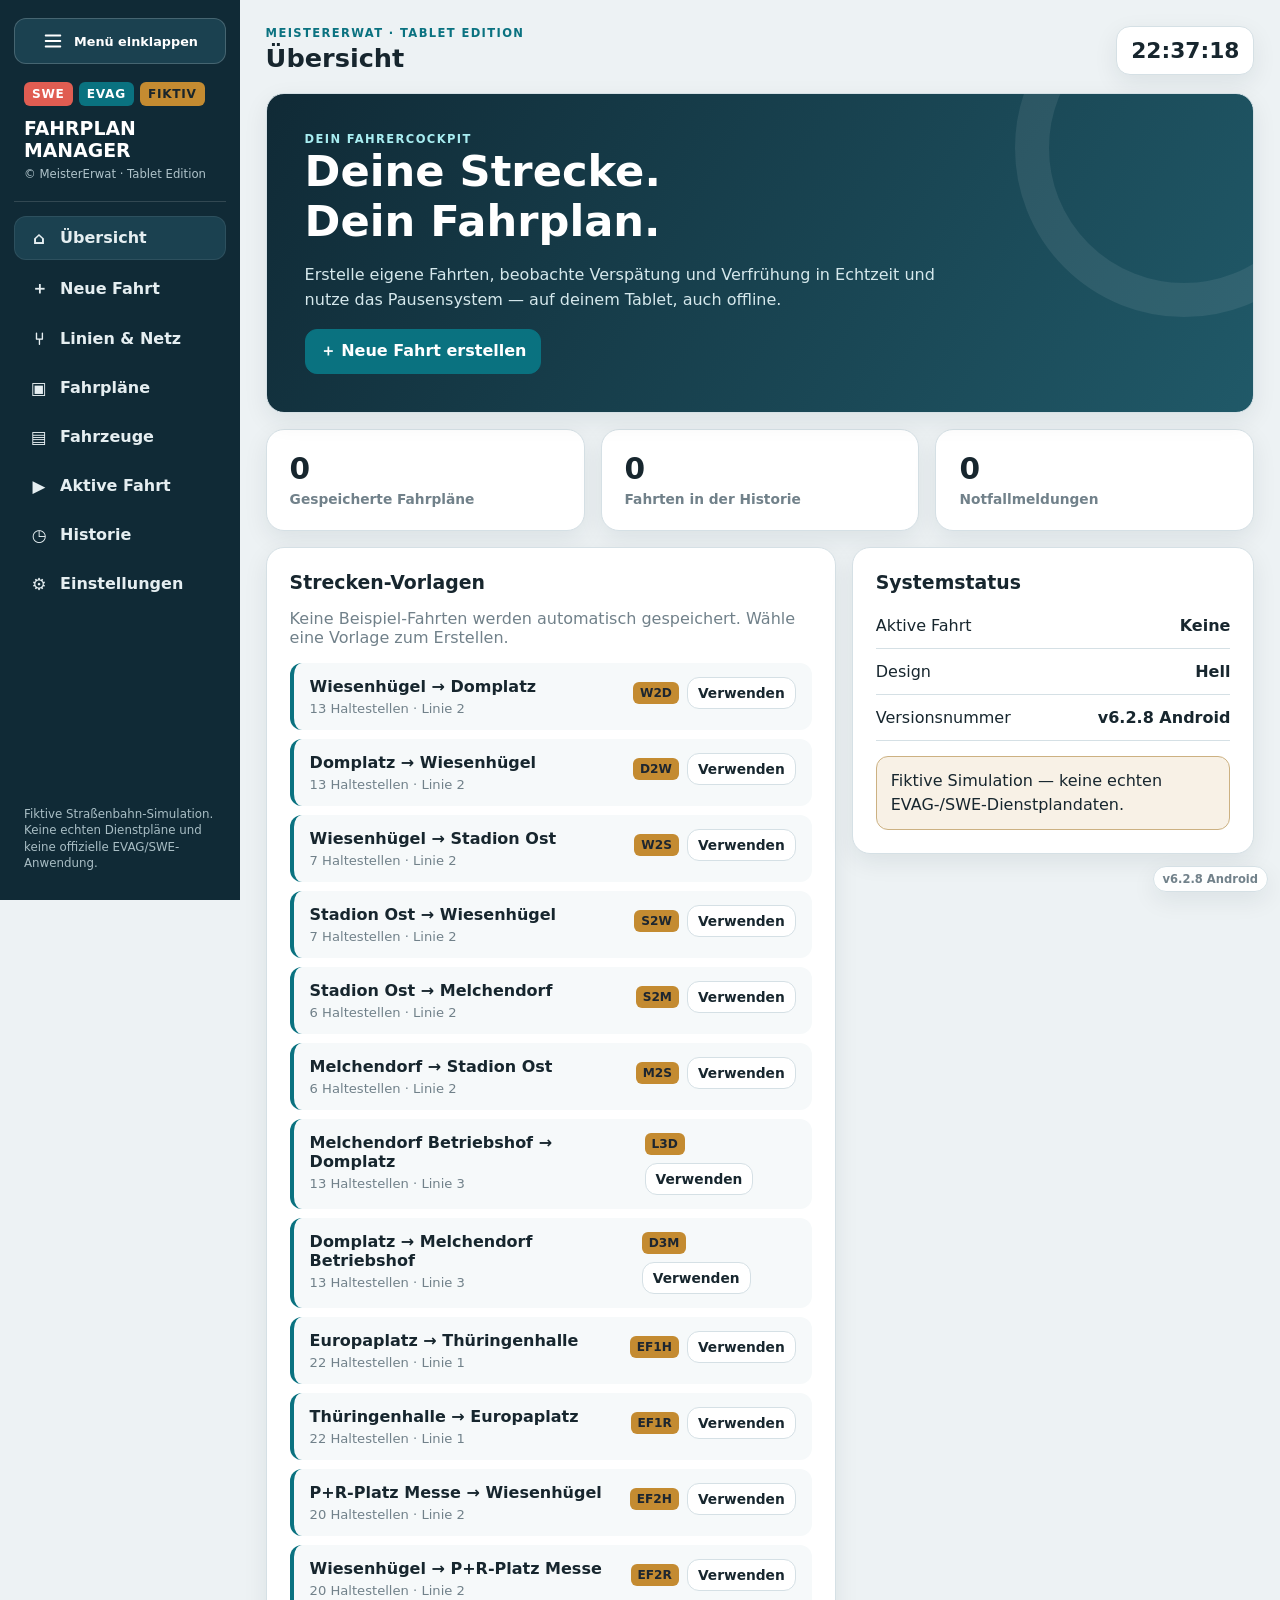
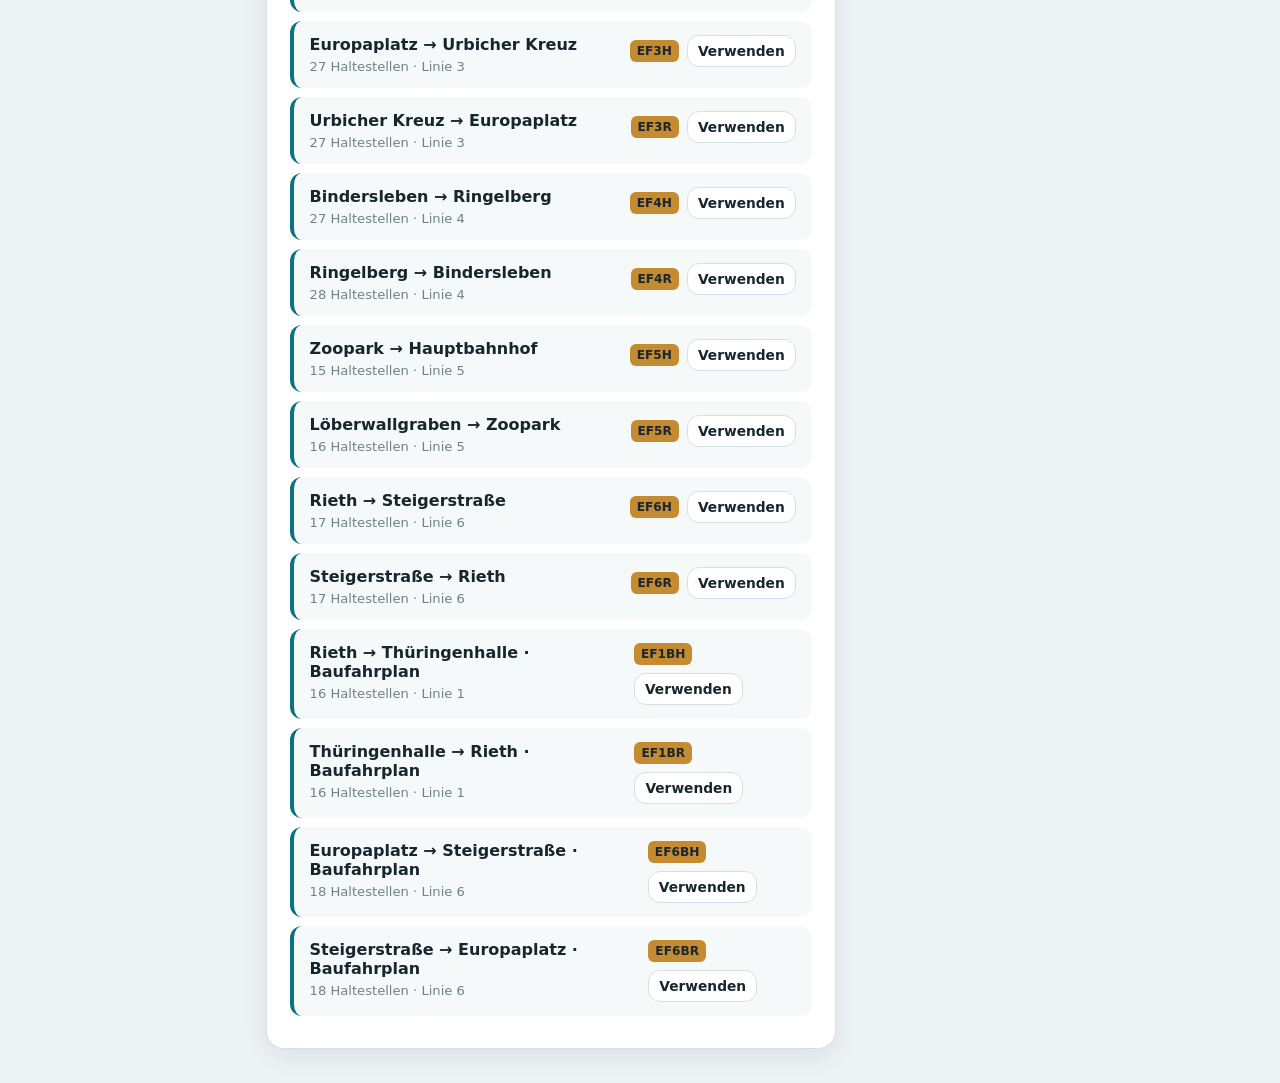
==== commit 34591ea5: "Add model-specific front panels and interactive cab previews in 6.2.8 Provide eight reference-based " ====
--- a/web-pwa/index.html
+++ b/web-pwa/index.html
@@ -64,6 +64,7 @@
 <script src="cockpit.js"></script>
 <script src="vehicle-types-data.js"></script>
 <script src="vehicles.js"></script>
+<script src="vehicle-previews.js"></script>
 <script src="updates.js"></script>
 <script src="app.js"></script>
 </body></html>
--- a/web-pwa/cockpit.css
+++ b/web-pwa/cockpit.css
@@ -1,6 +1,6 @@
 .cab-console{position:relative;min-width:0;padding:14px;background:var(--cab-console,#242932);border:1px solid #10151d;border-radius:14px;color:var(--cab-text,#eef1f3);box-shadow:0 8px 22px #10182033,inset 0 1px #b5c2cb33}.cab-header{display:flex;align-items:center;justify-content:space-between;gap:12px;flex-wrap:wrap;padding:0 4px 12px;font-size:.72rem;font-weight:850;letter-spacing:.09em}.cab-header small{margin-left:10px;color:#aebac5;font-size:.64rem}
 .cab-panel-viewport{overflow-x:auto;overscroll-behavior-inline:contain;max-width:100%;border-radius:8px;scrollbar-color:#89949f #171c23;scrollbar-width:thin}.cab-panel-viewport:focus-visible{outline:2px solid #ffe89b;outline-offset:4px}.cab-stage{position:relative;container-type:inline-size;isolation:isolate;width:100%;min-width:0;aspect-ratio:var(--cab-width,1681)/var(--cab-height,936);overflow:hidden;background:var(--cab-panel,#65636f)}.cab-panel-photo{position:absolute;inset:0;width:100%;height:100%;display:block;pointer-events:none;user-select:none}.cab-screw{position:absolute;aspect-ratio:1;transform:translate(-50%,-50%);pointer-events:none}.driver-controls.cab-controls{position:absolute;inset:0;display:grid;grid-template-columns:1fr;margin:0;padding:0;border:0;gap:0;pointer-events:none}.cab-group-mark{position:absolute;transform:translate(-50%,-50%);color:#efefea;font-size:max(8px,1.16cqw);font-weight:750;line-height:1;letter-spacing:.055em;white-space:nowrap;text-shadow:0 1px 1px #23232a80;pointer-events:none}
-.cab-button,.cab-placeholder{position:absolute;aspect-ratio:1;transform:translate(-50%,-50%);display:block;min-width:0;min-height:0;margin:0;padding:0!important;border:0!important;border-radius:50%;background:none!important;box-shadow:none;color:#f7f7ef;pointer-events:auto;touch-action:manipulation}.cab-placeholder{pointer-events:none}.cab-placeholder .cab-face{background:none}.cab-bezel{position:absolute;inset:0;display:block;border-radius:50%;pointer-events:none}.cab-face{position:absolute;inset:var(--cap-inset,15.7143%);display:grid;place-items:center;border-radius:50%;background-image:var(--cab-image);background-size:var(--cap-size-x) var(--cap-size-y);background-position:var(--cap-x) var(--cap-y);color:#13212a;pointer-events:none;transition:filter .09s,transform .09s,box-shadow .09s}.cab-face::after{content:'';position:absolute;inset:0;border-radius:inherit;background:#0000;transition:background .08s;pointer-events:none}.cab-face svg{position:relative;z-index:1;width:47%;height:47%;fill:none;stroke:currentColor;stroke-width:1.8;stroke-linecap:round;stroke-linejoin:round;opacity:.9;filter:drop-shadow(0 1px 0 #ffffff22)}.cab-blue .cab-face,.cab-red .cab-face{color:#f0f1e6}.cab-amber .cab-face{color:#422706}.cab-green .cab-face{color:#073525}.cab-button:hover{filter:none}.cab-button:hover .cab-face{filter:brightness(1.1)}.cab-button:active,.cab-button.is-down{transform:translate(-50%,-50%)}.cab-button:active .cab-face,.cab-button.is-down .cab-face{transform:translateY(1px) scale(.985);filter:brightness(.86);box-shadow:inset 0 3px 6px #0009}.cab-button:active .cab-face::after,.cab-button.is-down .cab-face::after{background:#00000016}.cab-button:focus-visible{outline:3px solid #ffe5a0;outline-offset:2px;z-index:2}.cab-button:disabled{opacity:1;cursor:not-allowed}.cab-button:disabled .cab-face{filter:grayscale(.85) brightness(.72)}.cab-button:disabled .cab-label{opacity:.5}.cab-label{position:absolute;bottom:calc(100% + .45cqw);left:-35%;width:170%;display:block;color:#f1f1e9;font-size:max(8px,1.07cqw);line-height:1.17;font-weight:700;letter-spacing:.015em;text-align:center;text-shadow:0 1px 1px #272831aa;pointer-events:none}.cab-emergency .cab-label{font-weight:900;color:#fff1c0;letter-spacing:.08em}.cab-emergency .cab-face svg{width:36%;height:36%;stroke-width:1.7}.cab-emergency[aria-pressed=true] .cab-face{transform:translateY(3px) scale(.97);filter:brightness(.79);box-shadow:inset 0 4px 7px #0008}
+.cab-button,.cab-placeholder{position:absolute;aspect-ratio:1;transform:translate(-50%,-50%);display:block;min-width:0;min-height:0;margin:0;padding:0!important;border:0!important;border-radius:50%;background:none!important;box-shadow:none;color:#f7f7ef;pointer-events:auto;touch-action:manipulation}.cab-placeholder{pointer-events:none}.cab-placeholder .cab-face{background:none}.cab-bezel{position:absolute;inset:0;display:block;border-radius:50%;pointer-events:none}.cab-face{position:absolute;inset:var(--cap-inset,15.7143%);display:grid;place-items:center;border-radius:50%;background-image:var(--cab-image);background-size:var(--cap-size-x) var(--cap-size-y);background-position:var(--cap-x) var(--cap-y);color:#13212a;pointer-events:none;transition:filter .09s,transform .09s,box-shadow .09s}.cab-face::after{content:'';position:absolute;inset:0;border-radius:inherit;background:#0000;transition:background .08s;pointer-events:none}.cab-face svg{position:relative;z-index:1;width:47%;height:47%;fill:none;stroke:currentColor;stroke-width:1.8;stroke-linecap:round;stroke-linejoin:round;opacity:.9;filter:drop-shadow(0 1px 0 #ffffff22)}.cab-blue .cab-face,.cab-red .cab-face{color:#f0f1e6}.cab-amber .cab-face{color:#422706}.cab-green .cab-face{color:#073525}.cab-button:hover{filter:none}.cab-button:hover .cab-face{filter:brightness(1.1)}.cab-button:active,.cab-button.is-down{transform:translate(-50%,-50%)}.cab-button:active .cab-face,.cab-button.is-down .cab-face{transform:translateY(1px) scale(.985);filter:brightness(.86);box-shadow:inset 0 3px 6px #0009}.cab-button:active .cab-face::after,.cab-button.is-down .cab-face::after{background:#00000016}.cab-button:focus-visible{outline:3px solid #ffe5a0;outline-offset:2px;z-index:2}.cab-button:disabled{opacity:1;cursor:not-allowed}.cab-button:disabled .cab-face{filter:grayscale(.85) brightness(.72)}.cab-button:disabled .cab-label{opacity:.5}.cab-label{position:absolute;bottom:calc(100% + .45cqw);left:-35%;width:170%;display:block;color:#f1f1e9;font-size:max(8px,1.07cqw);line-height:1.17;font-weight:700;letter-spacing:.015em;text-align:center;text-shadow:0 1px 1px #272831aa;pointer-events:none}.cab-emergency .cab-label{font-weight:900;color:#fff1c0;letter-spacing:.08em}.cab-emergency .cab-face svg{width:36%;height:36%;stroke-width:1.7}
 .cab-footer{display:flex;align-items:center;justify-content:space-between;gap:10px;flex-wrap:wrap;padding:12px 4px 0;font-size:.53rem;letter-spacing:.08em;color:#aab8c3}.cab-footer>div{display:flex;gap:16px;flex-wrap:wrap}.cab-text-button{padding:4px 0;border:0;background:none;color:#dce6ec;font-size:.7rem;text-decoration:underline;text-underline-offset:3px}.cab-text-button[aria-pressed=true]{color:#ffd997}.cab-scroll-hint{display:none;margin:0 4px 10px;font-size:.75rem;color:#b7c4ce}.driver-view>.grid{grid-template-columns:minmax(0,2fr) minmax(260px,1fr);grid-template-areas:"summary route" "console route";align-items:start}.driver-view>.grid>.col-8{grid-area:summary}.driver-view>.grid>.col-4{grid-area:route}.driver-view>.grid>.cab-panel-row{grid-area:console}.driver-view #driverRouteMap{max-height:520px}
 @media(max-width:900px){.driver-view>.grid{grid-template-columns:minmax(0,1fr);grid-template-areas:"summary" "console" "route"}.driver-view #driverRouteMap{max-height:300px}.cab-header small{display:block;margin:5px 0 0}.cab-console{padding:10px}}@media(max-width:520px){.cab-stage{min-width:720px}.cab-scroll-hint{display:block}.cab-header{font-size:.67rem}.cab-footer>span{font-size:.48rem}}
 .cab-fullscreen-toggle .cab-face{background-image:linear-gradient(145deg,#90d4ff88,#0a57c1bb),var(--cab-image);background-size:100% 100%,var(--cap-size-x) var(--cap-size-y);background-position:center,var(--cap-x) var(--cap-y);color:#f4faff;box-shadow:inset 0 1px 2px #b5e6ff88}.cab-fullscreen-toggle[aria-pressed=true] .cab-face{filter:brightness(1.2);box-shadow:inset 0 3px 6px #00294faa,0 0 9px #5bc9ff88}.cab-fullscreen-status{display:none}
@@ -34,7 +34,7 @@
 .passenger-line{height:100%;display:grid;place-items:center;color:#fff;background:#132e60;font-size:9cqw;font-weight:400;line-height:1;letter-spacing:-.05em;padding:.6cqw;overflow-wrap:anywhere}
 .passenger-current{position:relative;min-width:0;padding:1cqw 1.8cqw .7cqw 6.8cqw;height:100%;display:flex;flex-direction:column;justify-content:center}
 .passenger-current:before{content:"";position:absolute;left:calc(4.929577% - .5cqw);bottom:0;width:1cqw;height:44%;background:#14384e}
-.passenger-current-name{font-size:5.6cqw;line-height:1.12;font-weight:700;letter-spacing:-.035em;overflow-wrap:anywhere}
+.passenger-current-name{display:flex;align-items:center;flex:none;height:6.272cqw;min-width:0;white-space:nowrap;overflow:hidden;font-size:5.6cqw;line-height:1.12;font-weight:700;letter-spacing:-.035em}
 .passenger-departure{font-size:1.9cqw;line-height:1.2;font-weight:700;margin-top:.7cqw}
 .passenger-clock{font-size:4.2cqw;line-height:1;font-weight:700;letter-spacing:-.04em;font-variant-numeric:tabular-nums;padding:2.5cqw 1cqw 0 0;white-space:nowrap;text-align:right}
 .passenger-stops{display:flex;flex-direction:column;min-height:0;background:#e9edf3}
@@ -54,6 +54,21 @@
 @media(max-width:600px){.modal.passenger-modal{padding:8px}.passenger-modal .modal-footer{margin-top:8px}.modal-backdrop:has(.passenger-modal){padding:6px}}
 @media(orientation:landscape) and (max-height:700px){.modal.passenger-modal{width:min(1180px,calc(136dvh - 100px));padding:8px}.passenger-modal .modal-footer{margin-top:6px}.passenger-modal .modal-footer button{padding:7px 14px}}
 
+/* The mushroom cap recedes down-left towards its fixed yellow base. Cover the
+   photographed raised cap first, otherwise moving its crop would leave a ghost. */
+.cab-emergency-mask,.cab-emergency-base,.cab-emergency-stem{position:absolute;display:block;opacity:0;pointer-events:none;transition:opacity .06s linear}
+.cab-emergency-mask{left:-12%;top:7%;width:115%;height:99%;border-radius:50%;background-image:var(--cab-image);background-size:var(--emergency-mask-size);background-position:var(--emergency-mask-position)}
+.cab-emergency-base{left:-9%;top:10%;width:92%;height:91%;border-radius:50%;border:.15cqw solid #19171b;background:linear-gradient(135deg,#fff04b,#eac900 60%,#a88800);box-shadow:-.12cqw .27cqw .28cqw #0009,inset 0 .08cqw .12cqw #fff780}
+.cab-emergency-stem{left:2%;top:21%;width:74%;height:72%;border-radius:50%;background:linear-gradient(110deg,#210d10,#650d17 30%,#a61923 67%,#35070e);box-shadow:inset -.12cqw 0 .3cqw #0008}
+/* Keep the photographed yellow ring and its outline fixed above the backfill.
+   Only the raised red cap is cut out; the moving cap is drawn on top. */
+.cab-emergency-ring{position:absolute;display:block;pointer-events:none;left:-15%;top:0;width:115%;height:110%;background-image:var(--cab-image);background-size:var(--emergency-ring-size);background-position:var(--emergency-ring-position);mask-image:radial-gradient(ellipse 33.04% 34.55% at 56.522% 45.455%,transparent 98%,#000 100%)}
+.cab-emergency .cab-face{transition:transform .14s cubic-bezier(.2,.7,.3,1),filter .14s,box-shadow .14s;transform-origin:center}
+.cab-emergency .cab-face::after{display:none}
+.cab-emergency:is(:active,.is-down,[aria-pressed=true]) :is(.cab-emergency-mask,.cab-emergency-base,.cab-emergency-stem){opacity:1}
+.cab-emergency:is(:active,.is-down,[aria-pressed=true]) .cab-face{transform:translate(-13%,6%) scale(.94);filter:brightness(.94);box-shadow:-.06cqw .1cqw .16cqw #21030780}
+@media(prefers-reduced-motion:reduce){.cab-emergency .cab-face,.cab-emergency-mask,.cab-emergency-base,.cab-emergency-stem{transition:none}}
+
 /* Keep the route toggle available while the route pane itself slides away. */
 #cabFullscreenLive{display:contents}
 .cab-route-toggle{display:grid;place-items:center;flex:none;width:44px;height:44px;padding:8px;color:var(--text);background:var(--soft);border:1px solid var(--line);border-radius:9px}
@@ -72,4 +87,23 @@
 /* Only the open indicator flashes while either door motor sound is playing. */
 .cab-door-indicator.is-blinking .cab-face{animation:cab-door-blink 700ms steps(1,end) infinite}
 @keyframes cab-door-blink{0%,100%{filter:brightness(1)}50%{filter:brightness(.3);box-shadow:none}}
-@media(prefers-reduced-motion:reduce){.cab-fullscreen .driver-view>.grid,.cab-fullscreen .driver-view>.grid>.col-4,.cab-route-toggle svg{transition:none!important}}
+
+.cab-button .cab-face,.cab-door-indicator .cab-face{inset:var(--cap-inset-y,var(--cap-inset,15.7143%)) var(--cap-inset,15.7143%);border-radius:var(--cap-radius,50%)}
+.cab-panel-front .cab-button .cab-face{color:var(--cap-ink,#eef1f3)}
+.cab-panel-front .cab-fullscreen-toggle .cab-face{background-image:var(--cab-image);background-size:var(--cap-size-x) var(--cap-size-y);background-position:var(--cap-x) var(--cap-y);box-shadow:none}
+.cab-panel-front .cab-emergency-base{display:none}
+
+.cab-panel-front .cab-label{left:-12%;width:124%;bottom:calc(100% + .2cqw);font-size:max(7px,1.05cqw);line-height:1.2;padding:0;border-radius:0;background:none;color:var(--cab-label-ink,#fff8df);text-shadow:none;letter-spacing:0;white-space:nowrap;pointer-events:none}
+.cab-panel-front .cab-label-pad{bottom:auto;transform:translate(-50%,-50%);font-size:.95cqw;text-align:center}
+.cab-panel-front .cab-emergency-mask{display:block;left:var(--emergency-mask-left);top:var(--emergency-mask-top);width:var(--emergency-mask-width);height:var(--emergency-mask-height);border-radius:50%;mask-image:radial-gradient(ellipse,#000 95%,#0000 100%)}
+.cab-panel-front .cab-emergency-stem{display:block;left:var(--emergency-stem-left);top:var(--emergency-stem-top);width:var(--emergency-stem-width);height:var(--emergency-stem-height);border-radius:50%;background:radial-gradient(ellipse at 40% 35%,#a92124,#641119 65%,#28090b);box-shadow:inset 0 .5cqw 1cqw #160508cc}
+.cab-panel-front .cab-emergency-ring{display:block;left:var(--emergency-ring-left);top:var(--emergency-ring-top);width:var(--emergency-ring-width);height:var(--emergency-ring-height);mask-image:radial-gradient(ellipse var(--emergency-cut-w) var(--emergency-cut-h) at var(--emergency-cut-x) var(--emergency-cut-y),transparent 99%,#000 100%)}
+.cab-panel-front .cab-emergency:is(:active,.is-down,[aria-pressed=true]) .cab-face{transform:translate(var(--emergency-travel-x),var(--emergency-travel-y)) scale(.90);filter:brightness(.93);box-shadow:0 .1cqw .2cqw #1d030888}
+.cab-accessory{position:absolute;transform:translate(-50%,-50%);z-index:2;min-width:0;min-height:0;padding:0!important;border:0!important;border-radius:50%;background:none!important;box-shadow:none;pointer-events:auto;touch-action:manipulation;overflow:visible;cursor:pointer}
+.cab-accessory:hover{filter:none}.cab-accessory:active{transform:translate(-50%,-50%)}.cab-accessory:focus-visible{outline:2px solid #ffe5a0;outline-offset:6px}.cab-accessory:before{content:'';position:absolute;left:50%;top:50%;width:max(100%,44px);height:max(100%,44px);transform:translate(-50%,-50%)}
+.cab-accessory-cap{position:absolute;inset:0;display:block;pointer-events:none;background-image:var(--cab-image)}
+.cab-accessory-cap{border-radius:50%;background-size:var(--accessory-size);background-position:var(--accessory-position);transition:transform 180ms cubic-bezier(.2,.7,.3,1.1),filter 100ms}
+.cab-accessory-button:is(:active,.is-on) .cab-accessory-cap{transform:translateY(.12cqw) scale(.96);filter:brightness(.8);box-shadow:inset 0 .2cqw .4cqw #0008}
+.cab-accessory-lever .cab-accessory-cap{inset:auto;border-radius:0;transition:opacity 65ms linear;filter:drop-shadow(.1cqw .15cqw .08cqw #0006)}
+.cab-lever-on{opacity:0}.cab-accessory-lever.is-on .cab-lever-off{opacity:0}.cab-accessory-lever.is-on .cab-lever-on{opacity:1}
+@media(prefers-reduced-motion:reduce){.cab-fullscreen .driver-view>.grid,.cab-fullscreen .driver-view>.grid>.col-4,.cab-route-toggle svg,.cab-accessory-cap{transition:none!important}}
--- a/web-pwa/vehicles.css
+++ b/web-pwa/vehicles.css
@@ -1,2 +1,5 @@
 .vehicles-page{display:grid;gap:16px}.vehicle-toolbar{display:flex;align-items:center;justify-content:space-between;gap:15px;flex-wrap:wrap}.vehicle-toolbar h2{margin-bottom:0}.vehicle-toolbar p{margin:8px 0 16px}.vehicles-page button[aria-pressed=true]{background:var(--nav);border-color:var(--nav);color:#fff}.vehicle-grid{display:grid;grid-template-columns:repeat(auto-fit,minmax(min(100%,300px),1fr));gap:18px}.vehicle-card,.vehicle-type-card{padding:0;overflow:hidden;border:1px solid var(--line);border-radius:16px;background:var(--panel)}.vehicle-photo{margin:0;background:var(--soft)}.vehicle-photo img{display:block;width:100%;height:210px;object-fit:contain;background:#17262e}.vehicle-photo figcaption{padding:9px 13px;font-size:.74rem;line-height:1.45;color:var(--muted)}.vehicle-photo details{margin-top:5px;overflow-wrap:anywhere}.vehicle-photo summary{font-size:.72rem}.vehicle-card-body{padding:18px}.vehicle-card-body h3{margin:8px 0}.vehicle-card-body p{line-height:1.55;font-size:.9rem}.vehicle-card-body>.actions{margin:12px 0}.vehicle-category{font-size:.72rem;letter-spacing:.06em;text-transform:uppercase;font-weight:800;color:var(--teal)}.vehicle-sources{margin:14px 0;font-size:.8rem;line-height:1.6}.vehicle-sources summary{color:var(--muted)}.vehicle-notes{white-space:pre-wrap;overflow-wrap:anywhere;border-left:3px solid var(--teal);padding-left:10px}.vehicle-filters{display:grid;grid-template-columns:2fr 1fr;gap:12px;margin:18px 0}.vehicle-type-preview:not(:empty){display:grid;grid-template-columns:minmax(180px,1fr) 2fr;gap:20px;margin:16px 0 22px;padding:16px;border:1px solid var(--line);border-radius:14px}.vehicle-type-preview .vehicle-photo{align-self:start;border-radius:10px;overflow:hidden}.vehicle-type-preview .vehicle-photo img{height:200px}.vehicle-type-preview p{line-height:1.5}.vehicle-form-error{color:var(--red);font-weight:700}.vehicle-catalog-note{font-size:.8rem;line-height:1.6;margin-top:22px}#vehicleEditor{scroll-margin-top:15px}#vehicleEditor:empty{display:none}#vehicleFleet[hidden],#vehicleCatalog[hidden]{display:none}
 @media(max-width:620px){.vehicle-type-preview:not(:empty),.vehicle-filters{grid-template-columns:1fr}.vehicle-grid{grid-template-columns:1fr}.vehicle-card-body{padding:15px}.vehicle-toolbar>.primary{width:100%}}
+.vehicle-cab-preview{margin:16px 0;padding:10px;border:1px solid var(--line);border-radius:10px;background:var(--soft)}.vehicle-cab-preview img{display:block;width:100%;height:auto;aspect-ratio:1.5;object-fit:cover;border-radius:6px;background:#252d32}.vehicle-cab-preview p{margin:9px 0;font-size:.82rem}.vehicle-cab-preview small{color:var(--muted)}.vehicle-cab-preview button{width:100%}
+.vehicle-bundle-modal :is(.cab-button,.cab-screw):before{content:'';position:absolute;left:50%;top:50%;width:max(100%,44px);height:max(100%,44px);transform:translate(-50%,-50%)}.vehicle-bundle-modal .cab-button.is-sound-playing .cab-face{filter:brightness(.88)}.vehicle-preview-instructions{font-size:.88rem}
+.modal.vehicle-bundle-modal{width:min(1080px,100%)}.vehicle-bundle-modal p{line-height:1.55}.vehicle-bundle-modal h3{margin:20px 0 10px}.vehicle-bundle-modal details{margin:16px 0;font-size:.86rem;overflow-wrap:anywhere}.vehicle-bundle-modal .cab-stage{min-width:0}.vehicle-bundle-modal .cab-header small{display:block;margin:5px 0 0}.vehicle-bundle-modal .cab-scroll-hint{display:none}.vehicle-bundle-modal .cab-footer{font-size:.7rem;line-height:1.5;letter-spacing:0}.vehicle-bundle-modal .cab-header{font-size:.8rem}.vehicle-bundle-modal .cab-panel-viewport{pointer-events:auto}.vehicle-bundle-modal .cab-panel-viewport[inert]{user-select:none}.vehicle-sound-buttons{display:flex;flex-wrap:wrap;gap:8px}.vehicle-sound-buttons button{font-size:.85rem}.vehicle-sound-buttons button[aria-pressed=true]{background:var(--nav);border-color:var(--nav);color:#fff}
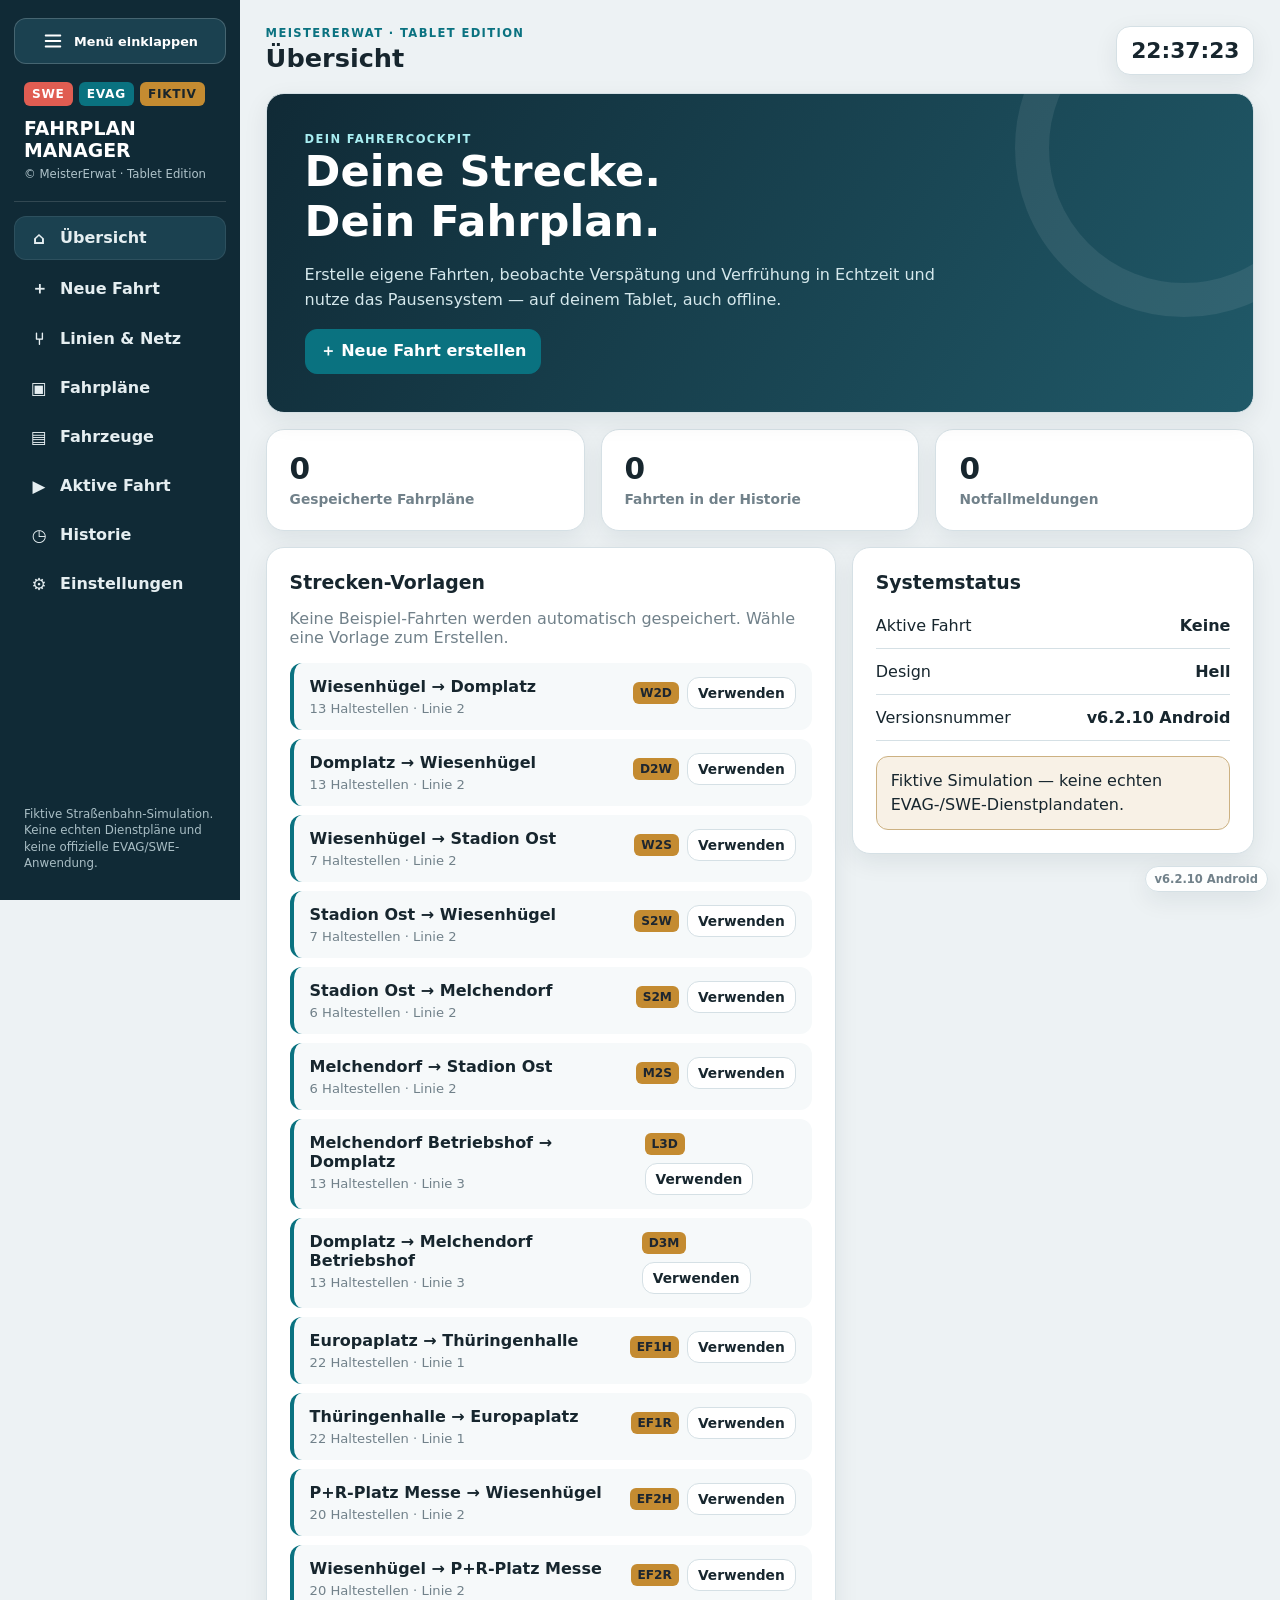
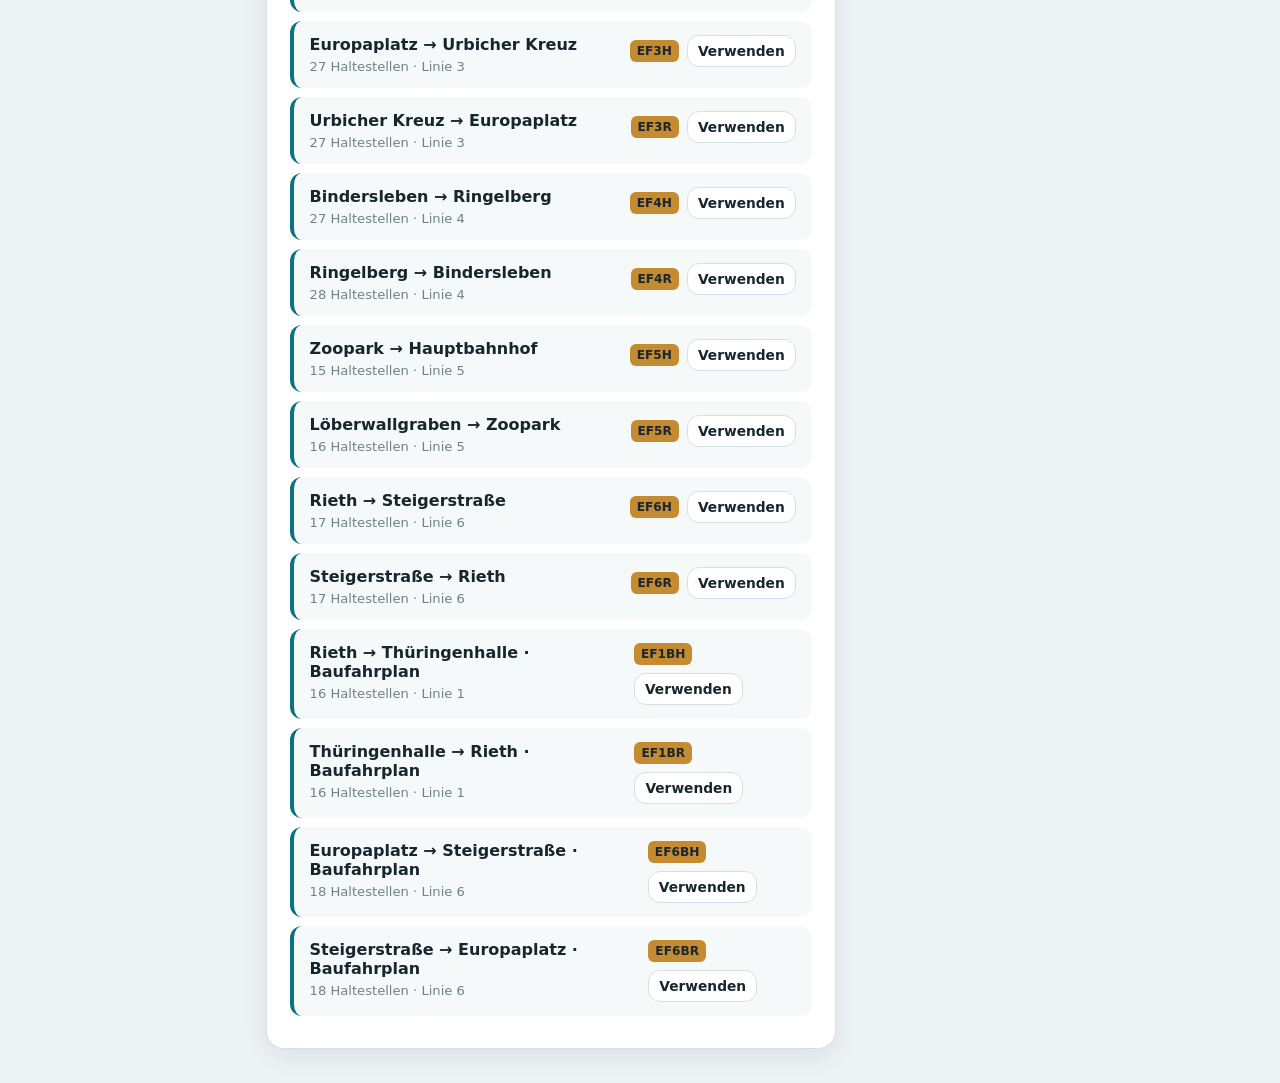
==== commit 286f7762: "Add per-vehicle cab layout editor and interactive controls in 6.2.10 Allow editing labels, symbols, " ====
--- a/web-pwa/index.html
+++ b/web-pwa/index.html
@@ -27,6 +27,7 @@
 <link rel="stylesheet" href="cockpit.css">
 <link rel="stylesheet" href="shell.css">
 <link rel="stylesheet" href="vehicles.css">
+<link rel="stylesheet" href="cab-layout.css">
 </head>
 <body>
 <div class="shell">
@@ -61,6 +62,7 @@
 <script src="line-editor.js"></script>
 <script src="vehicle-bundles-data.js"></script>
 <script src="vehicle-bundles.js"></script>
+<script src="cab-layout.js"></script>
 <script src="cockpit.js"></script>
 <script src="vehicle-types-data.js"></script>
 <script src="vehicles.js"></script>
--- a/web-pwa/cockpit.css
+++ b/web-pwa/cockpit.css
@@ -91,14 +91,20 @@
 .cab-button .cab-face,.cab-door-indicator .cab-face{inset:var(--cap-inset-y,var(--cap-inset,15.7143%)) var(--cap-inset,15.7143%);border-radius:var(--cap-radius,50%)}
 .cab-panel-front .cab-button .cab-face{color:var(--cap-ink,#eef1f3)}
 .cab-panel-front .cab-fullscreen-toggle .cab-face{background-image:var(--cab-image);background-size:var(--cap-size-x) var(--cap-size-y);background-position:var(--cap-x) var(--cap-y);box-shadow:none}
-.cab-panel-front .cab-emergency-base{display:none}
+.cab-panel-front .cab-emergency-base{display:var(--emergency-base-display,none);left:var(--emergency-base-left);top:var(--emergency-base-top);width:var(--emergency-base-width);height:var(--emergency-base-height);border:0;border-radius:50%;background:var(--emergency-socket);box-shadow:inset .04cqw .08cqw .12cqw #fff4,inset -.06cqw -.08cqw .12cqw #71550055;opacity:1;transition:none}
 
 .cab-panel-front .cab-label{left:-12%;width:124%;bottom:calc(100% + .2cqw);font-size:max(7px,1.05cqw);line-height:1.2;padding:0;border-radius:0;background:none;color:var(--cab-label-ink,#fff8df);text-shadow:none;letter-spacing:0;white-space:nowrap;pointer-events:none}
 .cab-panel-front .cab-label-pad{bottom:auto;transform:translate(-50%,-50%);font-size:.95cqw;text-align:center}
-.cab-panel-front .cab-emergency-mask{display:block;left:var(--emergency-mask-left);top:var(--emergency-mask-top);width:var(--emergency-mask-width);height:var(--emergency-mask-height);border-radius:50%;mask-image:radial-gradient(ellipse,#000 95%,#0000 100%)}
+.cab-panel-front .cab-emergency-mask{display:block;left:var(--emergency-mask-left);top:var(--emergency-mask-top);width:var(--emergency-mask-width);height:var(--emergency-mask-height);border-radius:50%;background-color:var(--emergency-mask-fill);background-image:var(--emergency-mask-image);background-size:var(--emergency-mask-size);background-position:var(--emergency-mask-position);mask-image:none;opacity:1;transition:none}
 .cab-panel-front .cab-emergency-stem{display:block;left:var(--emergency-stem-left);top:var(--emergency-stem-top);width:var(--emergency-stem-width);height:var(--emergency-stem-height);border-radius:50%;background:radial-gradient(ellipse at 40% 35%,#a92124,#641119 65%,#28090b);box-shadow:inset 0 .5cqw 1cqw #160508cc}
-.cab-panel-front .cab-emergency-ring{display:block;left:var(--emergency-ring-left);top:var(--emergency-ring-top);width:var(--emergency-ring-width);height:var(--emergency-ring-height);mask-image:radial-gradient(ellipse var(--emergency-cut-w) var(--emergency-cut-h) at var(--emergency-cut-x) var(--emergency-cut-y),transparent 99%,#000 100%)}
+.cab-panel-front .cab-emergency-ring{display:none}
 .cab-panel-front .cab-emergency:is(:active,.is-down,[aria-pressed=true]) .cab-face{transform:translate(var(--emergency-travel-x),var(--emergency-travel-y)) scale(.90);filter:brightness(.93);box-shadow:0 .1cqw .2cqw #1d030888}
+.cab-cap-socket{display:none}
+.cab-panel-front .cab-cap-socket{display:block;position:absolute;inset:var(--cap-inset-y) var(--cap-inset);border-radius:var(--cap-radius,50%);background:radial-gradient(ellipse at 45% 35%,#37332b,#171612 72%,#080807);box-shadow:inset 0 .12cqw .25cqw #0009;opacity:0;pointer-events:none;transition:opacity 70ms linear}
+.cab-panel-front .cab-button:not(.cab-emergency):is(:active,.is-down) .cab-cap-socket{opacity:1}
+.cab-panel-front .cab-button:not(.cab-emergency):is(:active,.is-down) .cab-face{transform:translateY(.12cqw) scale(.96);filter:brightness(.88);box-shadow:inset 0 .12cqw .22cqw #0006}
+.cab-panel-front .cab-button.cab-precision-press:not(.cab-emergency):is(:active,.is-down) .cab-face{transform:translate(var(--press-x),var(--press-y)) scale(var(--press-scale));transform-origin:50% 50%;box-shadow:inset 0 .1cqw .18cqw #0008}
+.cab-accessory-button:is(:active,.is-on) .cab-accessory-cap{transform:translate(var(--press-x,0%),var(--press-y,2%)) scale(var(--press-scale,.96))}
 .cab-accessory{position:absolute;transform:translate(-50%,-50%);z-index:2;min-width:0;min-height:0;padding:0!important;border:0!important;border-radius:50%;background:none!important;box-shadow:none;pointer-events:auto;touch-action:manipulation;overflow:visible;cursor:pointer}
 .cab-accessory:hover{filter:none}.cab-accessory:active{transform:translate(-50%,-50%)}.cab-accessory:focus-visible{outline:2px solid #ffe5a0;outline-offset:6px}.cab-accessory:before{content:'';position:absolute;left:50%;top:50%;width:max(100%,44px);height:max(100%,44px);transform:translate(-50%,-50%)}
 .cab-accessory-cap{position:absolute;inset:0;display:block;pointer-events:none;background-image:var(--cab-image)}
@@ -106,4 +112,6 @@
 .cab-accessory-button:is(:active,.is-on) .cab-accessory-cap{transform:translateY(.12cqw) scale(.96);filter:brightness(.8);box-shadow:inset 0 .2cqw .4cqw #0008}
 .cab-accessory-lever .cab-accessory-cap{inset:auto;border-radius:0;transition:opacity 65ms linear;filter:drop-shadow(.1cqw .15cqw .08cqw #0006)}
 .cab-lever-on{opacity:0}.cab-accessory-lever.is-on .cab-lever-off{opacity:0}.cab-accessory-lever.is-on .cab-lever-on{opacity:1}
-@media(prefers-reduced-motion:reduce){.cab-fullscreen .driver-view>.grid,.cab-fullscreen .driver-view>.grid>.col-4,.cab-route-toggle svg,.cab-accessory-cap{transition:none!important}}
+@media(prefers-reduced-motion:reduce){.cab-fullscreen .driver-view>.grid,.cab-fullscreen .driver-view>.grid>.col-4,.cab-route-toggle svg,.cab-accessory-cap,.cab-cap-socket{transition:none!important}}
+.cab-accessory-button:is(:active,.is-on) .cab-accessory-cap{transform:translate(var(--press-x,0%),var(--press-y,2%)) scale(var(--press-scale,.96))}
+.cab-rotary-isolated .cab-rotary-mask,.cab-rotary-isolated .cab-rotary-ring{display:none}.cab-rotary-isolated .cab-rotary-grip{left:var(--grip-left);top:var(--grip-top);width:var(--grip-width);height:var(--grip-height);background-image:var(--rotary-grip-image)}
--- a/web-pwa/vehicles.css
+++ b/web-pwa/vehicles.css
@@ -1,5 +1,5 @@
 .vehicles-page{display:grid;gap:16px}.vehicle-toolbar{display:flex;align-items:center;justify-content:space-between;gap:15px;flex-wrap:wrap}.vehicle-toolbar h2{margin-bottom:0}.vehicle-toolbar p{margin:8px 0 16px}.vehicles-page button[aria-pressed=true]{background:var(--nav);border-color:var(--nav);color:#fff}.vehicle-grid{display:grid;grid-template-columns:repeat(auto-fit,minmax(min(100%,300px),1fr));gap:18px}.vehicle-card,.vehicle-type-card{padding:0;overflow:hidden;border:1px solid var(--line);border-radius:16px;background:var(--panel)}.vehicle-photo{margin:0;background:var(--soft)}.vehicle-photo img{display:block;width:100%;height:210px;object-fit:contain;background:#17262e}.vehicle-photo figcaption{padding:9px 13px;font-size:.74rem;line-height:1.45;color:var(--muted)}.vehicle-photo details{margin-top:5px;overflow-wrap:anywhere}.vehicle-photo summary{font-size:.72rem}.vehicle-card-body{padding:18px}.vehicle-card-body h3{margin:8px 0}.vehicle-card-body p{line-height:1.55;font-size:.9rem}.vehicle-card-body>.actions{margin:12px 0}.vehicle-category{font-size:.72rem;letter-spacing:.06em;text-transform:uppercase;font-weight:800;color:var(--teal)}.vehicle-sources{margin:14px 0;font-size:.8rem;line-height:1.6}.vehicle-sources summary{color:var(--muted)}.vehicle-notes{white-space:pre-wrap;overflow-wrap:anywhere;border-left:3px solid var(--teal);padding-left:10px}.vehicle-filters{display:grid;grid-template-columns:2fr 1fr;gap:12px;margin:18px 0}.vehicle-type-preview:not(:empty){display:grid;grid-template-columns:minmax(180px,1fr) 2fr;gap:20px;margin:16px 0 22px;padding:16px;border:1px solid var(--line);border-radius:14px}.vehicle-type-preview .vehicle-photo{align-self:start;border-radius:10px;overflow:hidden}.vehicle-type-preview .vehicle-photo img{height:200px}.vehicle-type-preview p{line-height:1.5}.vehicle-form-error{color:var(--red);font-weight:700}.vehicle-catalog-note{font-size:.8rem;line-height:1.6;margin-top:22px}#vehicleEditor{scroll-margin-top:15px}#vehicleEditor:empty{display:none}#vehicleFleet[hidden],#vehicleCatalog[hidden]{display:none}
 @media(max-width:620px){.vehicle-type-preview:not(:empty),.vehicle-filters{grid-template-columns:1fr}.vehicle-grid{grid-template-columns:1fr}.vehicle-card-body{padding:15px}.vehicle-toolbar>.primary{width:100%}}
-.vehicle-cab-preview{margin:16px 0;padding:10px;border:1px solid var(--line);border-radius:10px;background:var(--soft)}.vehicle-cab-preview img{display:block;width:100%;height:auto;aspect-ratio:1.5;object-fit:cover;border-radius:6px;background:#252d32}.vehicle-cab-preview p{margin:9px 0;font-size:.82rem}.vehicle-cab-preview small{color:var(--muted)}.vehicle-cab-preview button{width:100%}
+.vehicle-cab-preview{margin:16px 0;padding:10px;border:1px solid var(--line);border-radius:10px;background:var(--soft)}.vehicle-cab-preview img{display:block;width:100%;height:auto;aspect-ratio:auto;object-fit:contain;border-radius:6px;background:#252d32}.vehicle-cab-preview p{margin:9px 0;font-size:.82rem}.vehicle-cab-preview small{color:var(--muted)}.vehicle-cab-preview button{width:100%}
 .vehicle-bundle-modal :is(.cab-button,.cab-screw):before{content:'';position:absolute;left:50%;top:50%;width:max(100%,44px);height:max(100%,44px);transform:translate(-50%,-50%)}.vehicle-bundle-modal .cab-button.is-sound-playing .cab-face{filter:brightness(.88)}.vehicle-preview-instructions{font-size:.88rem}
 .modal.vehicle-bundle-modal{width:min(1080px,100%)}.vehicle-bundle-modal p{line-height:1.55}.vehicle-bundle-modal h3{margin:20px 0 10px}.vehicle-bundle-modal details{margin:16px 0;font-size:.86rem;overflow-wrap:anywhere}.vehicle-bundle-modal .cab-stage{min-width:0}.vehicle-bundle-modal .cab-header small{display:block;margin:5px 0 0}.vehicle-bundle-modal .cab-scroll-hint{display:none}.vehicle-bundle-modal .cab-footer{font-size:.7rem;line-height:1.5;letter-spacing:0}.vehicle-bundle-modal .cab-header{font-size:.8rem}.vehicle-bundle-modal .cab-panel-viewport{pointer-events:auto}.vehicle-bundle-modal .cab-panel-viewport[inert]{user-select:none}.vehicle-sound-buttons{display:flex;flex-wrap:wrap;gap:8px}.vehicle-sound-buttons button{font-size:.85rem}.vehicle-sound-buttons button[aria-pressed=true]{background:var(--nav);border-color:var(--nav);color:#fff}
--- a/web-pwa/cab-layout.css
+++ b/web-pwa/cab-layout.css
@@ -0,0 +1,24 @@
+.cab-layout-tools{margin:14px 0;padding:12px;border:1px solid var(--line);border-radius:10px;background:var(--soft)}.cab-layout-tools p{font-size:.85rem}.cab-layout-tools .actions{margin:12px 0;gap:8px}.cab-layout-fields{display:grid;grid-template-columns:minmax(180px,2fr) repeat(3,minmax(80px,1fr));gap:10px;margin:12px 0}.cab-layout-fields label{display:flex;flex-direction:column;gap:5px;font-size:.8rem;min-width:0}.cab-layout-fields input,.cab-layout-fields select{width:100%;min-width:0}.cab-layout-text{grid-column:span 2}.cab-layout-format{display:flex;align-items:center;gap:12px;flex-wrap:wrap}.cab-layout-format label{display:flex;flex-direction:row;align-items:center}.cab-layout-format input{width:auto}.cab-layout-tools textarea{display:block;width:100%;height:230px;font-family:monospace;font-size:.8rem}.cab-layout-active [data-cab-layout-key]{pointer-events:auto!important;touch-action:none;cursor:grab;user-select:none;outline:1px dashed #00c7ddaa;outline-offset:2px}.cab-layout-active .cab-layout-selected{outline:2px solid #f6bb30;z-index:10}.cab-layout-active .cab-screw,.cab-layout-active .cab-rotary{pointer-events:none}.cab-layout-active .cab-button:before{pointer-events:none}.cab-layout-active .cab-button:hover .cab-face{filter:none}.cab-layout-active .cab-label{opacity:1!important}.cab-layout-active [data-cab-layout-key]:focus-visible{outline:2px solid #f6bb30}
+@media(max-width:650px){.cab-layout-fields{grid-template-columns:1fr 1fr}.cab-layout-text{grid-column:1/-1}.cab-layout-tools .actions button{flex:1}}
+.cab-reserve-menu{position:fixed;z-index:10000;width:min(350px,calc(100vw - 16px));max-height:calc(100dvh - 16px);overflow:auto;padding:16px;border:1px solid var(--line);border-radius:12px;background:var(--panel);color:var(--text,#222);box-shadow:0 12px 40px #0007}.cab-reserve-menu h3{margin:0 0 8px}.cab-reserve-menu label{display:flex;flex-direction:column;gap:4px;margin:10px 0}.cab-reserve-menu input,.cab-reserve-menu select{width:100%;min-width:0}.cab-reserve-menu .actions{display:flex;gap:8px;margin-top:14px}.cab-layout-active .cab-rotary{pointer-events:auto}.cab-reserve-icon{position:absolute;left:50%;top:50%;transform:translate(-50%,-50%);width:35%;height:35%;z-index:3;fill:none;stroke:currentColor;stroke-width:1.8;stroke-linecap:round;stroke-linejoin:round;pointer-events:none;color:var(--cab-label-ink,#fff8df)}.cab-spare{position:absolute;transform:translate(-50%,-50%);aspect-ratio:1;display:block;min-width:0;min-height:0;padding:0!important;border:0!important;background:none!important;box-shadow:none;color:var(--cab-label-ink,#fff8df)}.cab-spare-cap{position:absolute;inset:15.7143%;border-radius:50%;background-image:var(--cab-image);background-size:var(--spare-size);background-position:var(--spare-position);pointer-events:none;transition:transform .09s,filter .09s}.cab-spare:active .cab-spare-cap{transform:translateY(1%) scale(.95);filter:brightness(.85)}.cab-spare:focus-visible{outline:2px solid #f6bb30}.cab-layout-active .cab-spare:active .cab-spare-cap{transform:none;filter:none}
+.cab-layout-active .cab-face,.cab-layout-active .cab-accessory-button .cab-accessory-cap{transform:none!important;transition:none!important}.cab-layout-active .cab-face{filter:none!important}
+.cab-layout-active .cab-layout-control-selected{outline:3px solid #00d9f0;outline-offset:4px;box-shadow:0 0 0 2px #081b22,0 0 12px #00d9f066}.cab-layout-active .cab-accessory-lever.cab-layout-control-selected{border-radius:12px}
+.cab-spare:active{transform:translate(-50%,-50%)}
+.cab-spare-socket{position:absolute;inset:15.7143%;border-radius:50%;background:radial-gradient(circle at 45% 35%,#424741,#151b18 75%,#080b09);box-shadow:inset 0 2px 4px #0009;opacity:0;pointer-events:none}.cab-spare:is(:active,.is-down) .cab-spare-socket{opacity:1}.cab-spare:is(:active,.is-down) .cab-spare-cap{transform:translateY(.25cqw) scale(.92);filter:brightness(.8);box-shadow:inset 0 3px 6px #0008}.cab-spare:is(:active,.is-down) .cab-reserve-icon{transform:translate(-50%,-50%) translateY(.25cqw) scale(.92)}
+.cab-layout-active *,.cab-layout-active *::before,.cab-layout-active *::after{animation:none!important;transition:none!important}.cab-layout-active button:hover{filter:none!important}.cab-layout-active .cab-face{box-shadow:none!important}.cab-layout-active .cab-face::after{background:transparent!important}.cab-layout-active .cab-spare:is(:active,.is-down) .cab-spare-cap{transform:none!important;filter:none!important;box-shadow:none!important}.cab-layout-active .cab-spare:is(:active,.is-down) .cab-reserve-icon{transform:translate(-50%,-50%)}.cab-layout-active .cab-spare-socket,.cab-layout-active .cab-cap-socket,.cab-layout-active .cab-emergency-mask,.cab-layout-active .cab-emergency-stem,.cab-layout-active .cab-emergency-base{opacity:0!important}
+@media(prefers-reduced-motion:reduce){.cab-spare-cap{transition:none!important}}
+.cab-spare .cab-spare-cap .cab-reserve-icon{width:51.0417%;height:51.0417%;transform:translate(-50%,-50%)}
+.cab-spare{pointer-events:auto;touch-action:manipulation}
+.cab-stage:not(.cab-layout-active) .cab-mode-on :is(.cab-face,.cab-spare-cap,.cab-accessory-cap,.cab-rotary-grip,.cab-screw-face){filter:brightness(1.25) drop-shadow(0 0 .22cqw #a6e9ff)!important}
+.cab-stage:not(.cab-layout-active) [data-cab-mode]:not(.cab-mode-on):not(.is-down):not(:active) .cab-face{transform:none!important;filter:none!important;box-shadow:none!important}
+.cab-stage:not(.cab-layout-active) .cab-emergency[data-cab-mode]:not(.cab-mode-on):not(.is-down):not(:active) :is(.cab-emergency-mask,.cab-emergency-base,.cab-emergency-stem){opacity:0!important}
+.cab-layout-active .cab-screw{pointer-events:auto}.cab-layout-active button{touch-action:none;-webkit-touch-callout:none}.cab-reserve-menu fieldset{margin:12px 0;padding:10px;border:1px solid var(--line);border-radius:8px}
+.cab-layout-active.cab-layout-control-selected{outline:3px solid #00d9f0;outline-offset:-3px}.cab-free-label{white-space:pre-wrap;max-width:90%;text-align:center;pointer-events:none}.cab-layout-active .cab-label:empty::before,.cab-layout-active .cab-group-mark:empty::before{content:'Text …';color:#00bfd4;font-weight:400;font-style:italic}.cab-layout-tools #cabReserveTools>button{margin:8px 8px 0 0}.cab-reserve-menu .actions{flex-wrap:wrap}
+.cab-free-label{text-transform:none;letter-spacing:normal}
+.cab-layout-active .cab-door-indicator svg[data-cab-layout-key]{opacity:1}.cab-layout-active .cab-door-indicator svg[data-cab-layout-key]:not(.cab-layout-selected){outline:1px dashed #00bfe8;outline-offset:2px}
+.cab-emergency-editor-outline{position:absolute;z-index:1000;pointer-events:none;background:none}
+.cab-symbol-picker{display:grid;grid-template-columns:repeat(2,minmax(0,1fr));gap:6px;margin:8px 0 14px}.cab-symbol-choice{display:flex;align-items:center;gap:8px;text-align:left;padding:8px;font-size:.8rem;min-width:0}.cab-symbol-choice svg,.cab-symbol-none{flex:none;width:26px;height:26px}.cab-symbol-choice svg{fill:none;stroke:currentColor;stroke-width:1.8;stroke-linecap:round;stroke-linejoin:round}.cab-symbol-none{display:grid;place-items:center}.cab-symbol-choice[aria-pressed=true]{border-color:var(--teal);box-shadow:0 0 0 1px var(--teal);background:var(--soft)}
+.cab-symbol-choice span:last-child{min-width:0;overflow-wrap:anywhere}
+.cab-reserve-menu{width:min(760px,calc(100vw - 16px));box-sizing:border-box}.cab-menu-grid{display:grid;grid-template-columns:repeat(2,minmax(0,1fr));gap:12px;align-items:start}.cab-menu-card{min-width:0;padding:10px;border:1px solid var(--line);border-radius:8px;background:var(--soft)}.cab-menu-card>label:first-child{margin-top:0}.cab-menu-card fieldset{min-width:0;margin-bottom:0}.cab-menu-grid:not(:has(.cab-menu-appearance)) .cab-menu-behavior{grid-column:1/-1;display:grid;grid-template-columns:repeat(2,minmax(0,1fr));gap:16px}.cab-menu-grid:not(:has(.cab-menu-appearance)) .cab-menu-behavior>fieldset{margin-top:0}.cab-menu-single .cab-menu-appearance{grid-column:1/-1}.cab-menu-single .cab-symbol-picker{grid-template-columns:repeat(4,minmax(0,1fr))}.cab-reserve-menu>.actions{position:sticky;bottom:-16px;margin-bottom:-16px;padding:12px 0 16px;background:var(--panel);z-index:1;justify-content:flex-end}
+@media(max-width:600px){.cab-menu-grid,.cab-menu-grid:not(:has(.cab-menu-appearance)) .cab-menu-behavior{grid-template-columns:minmax(0,1fr)}.cab-menu-single .cab-symbol-picker{grid-template-columns:repeat(2,minmax(0,1fr))}}
+.cab-layout-active .cab-label:empty::before,.cab-layout-active .cab-group-mark:empty::before{position:absolute;left:50%;top:50%;transform:translate(-50%,-50%);display:grid;place-items:center;min-height:18px;min-width:40px;width:100%;outline:1px dashed #00c7ddaa;outline-offset:2px;pointer-events:auto}.cab-layout-active .cab-layout-selected:empty::before{outline:2px solid #f6bb30}
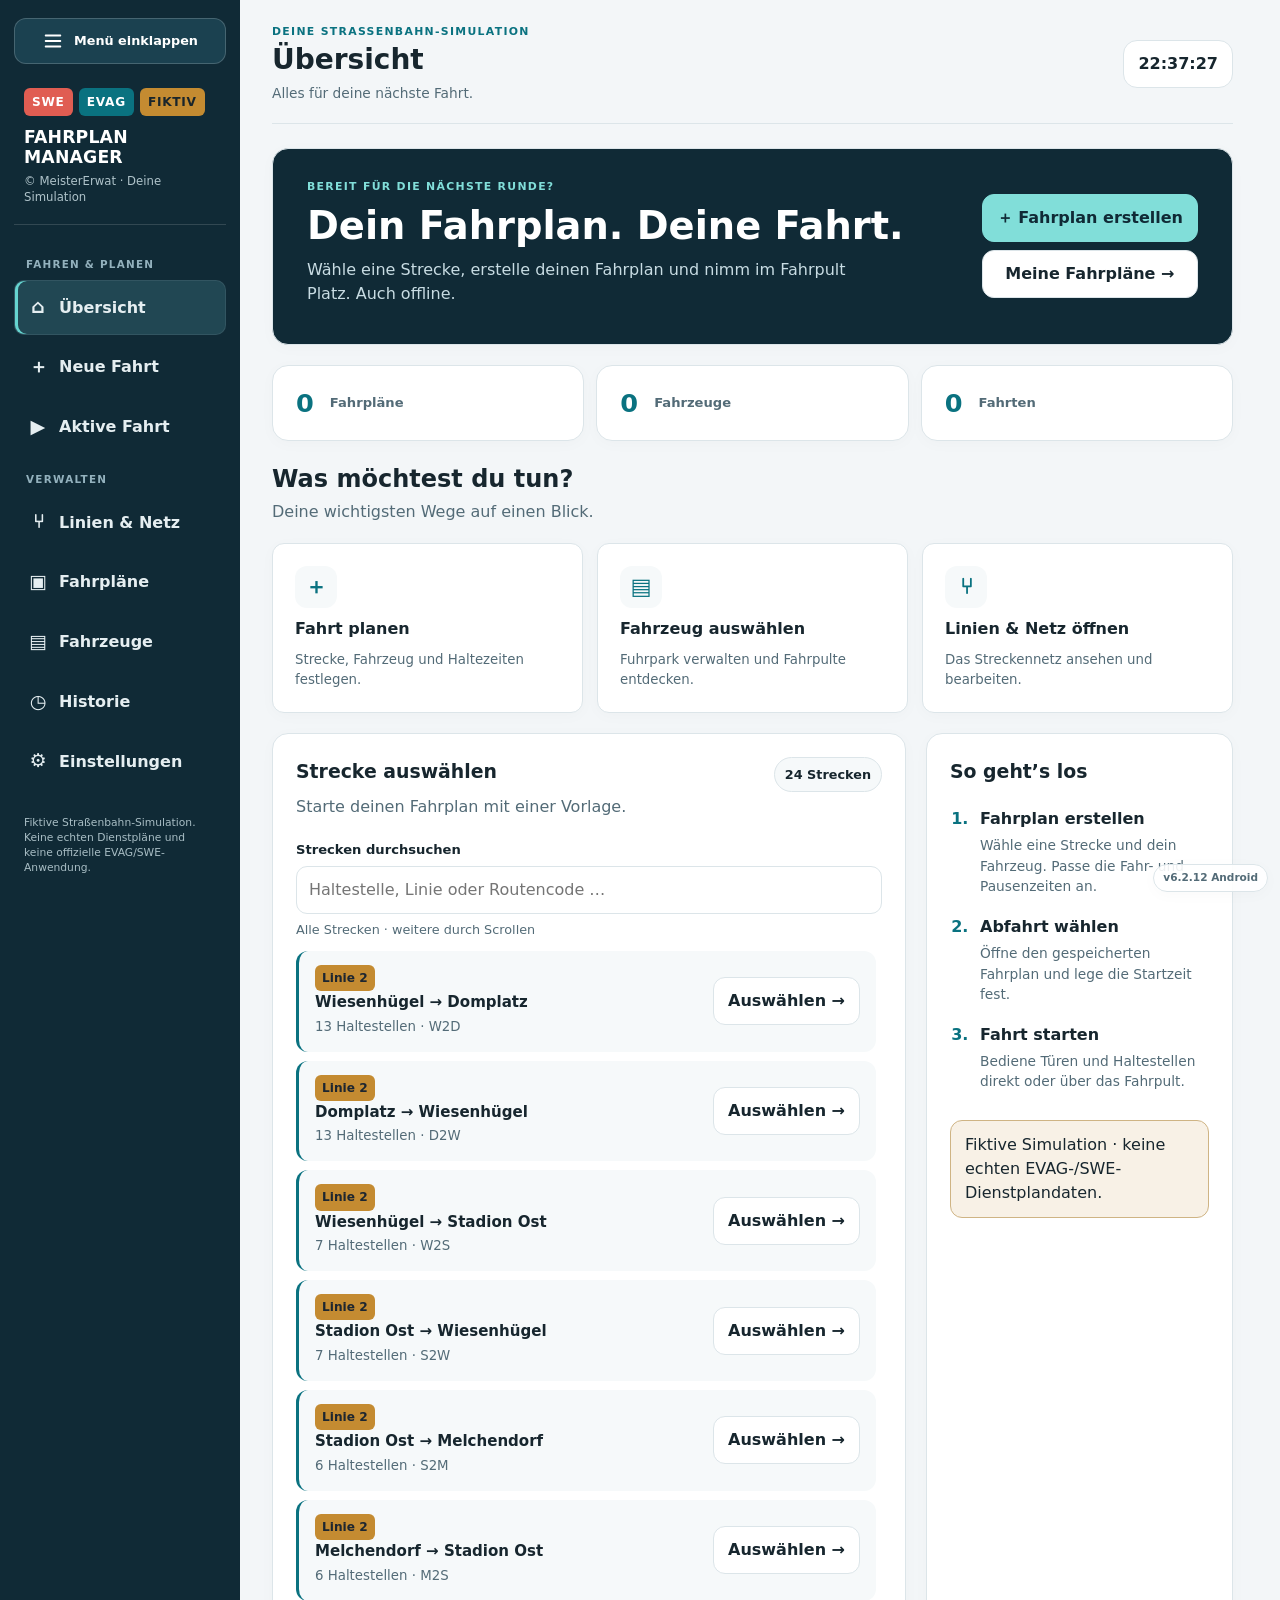
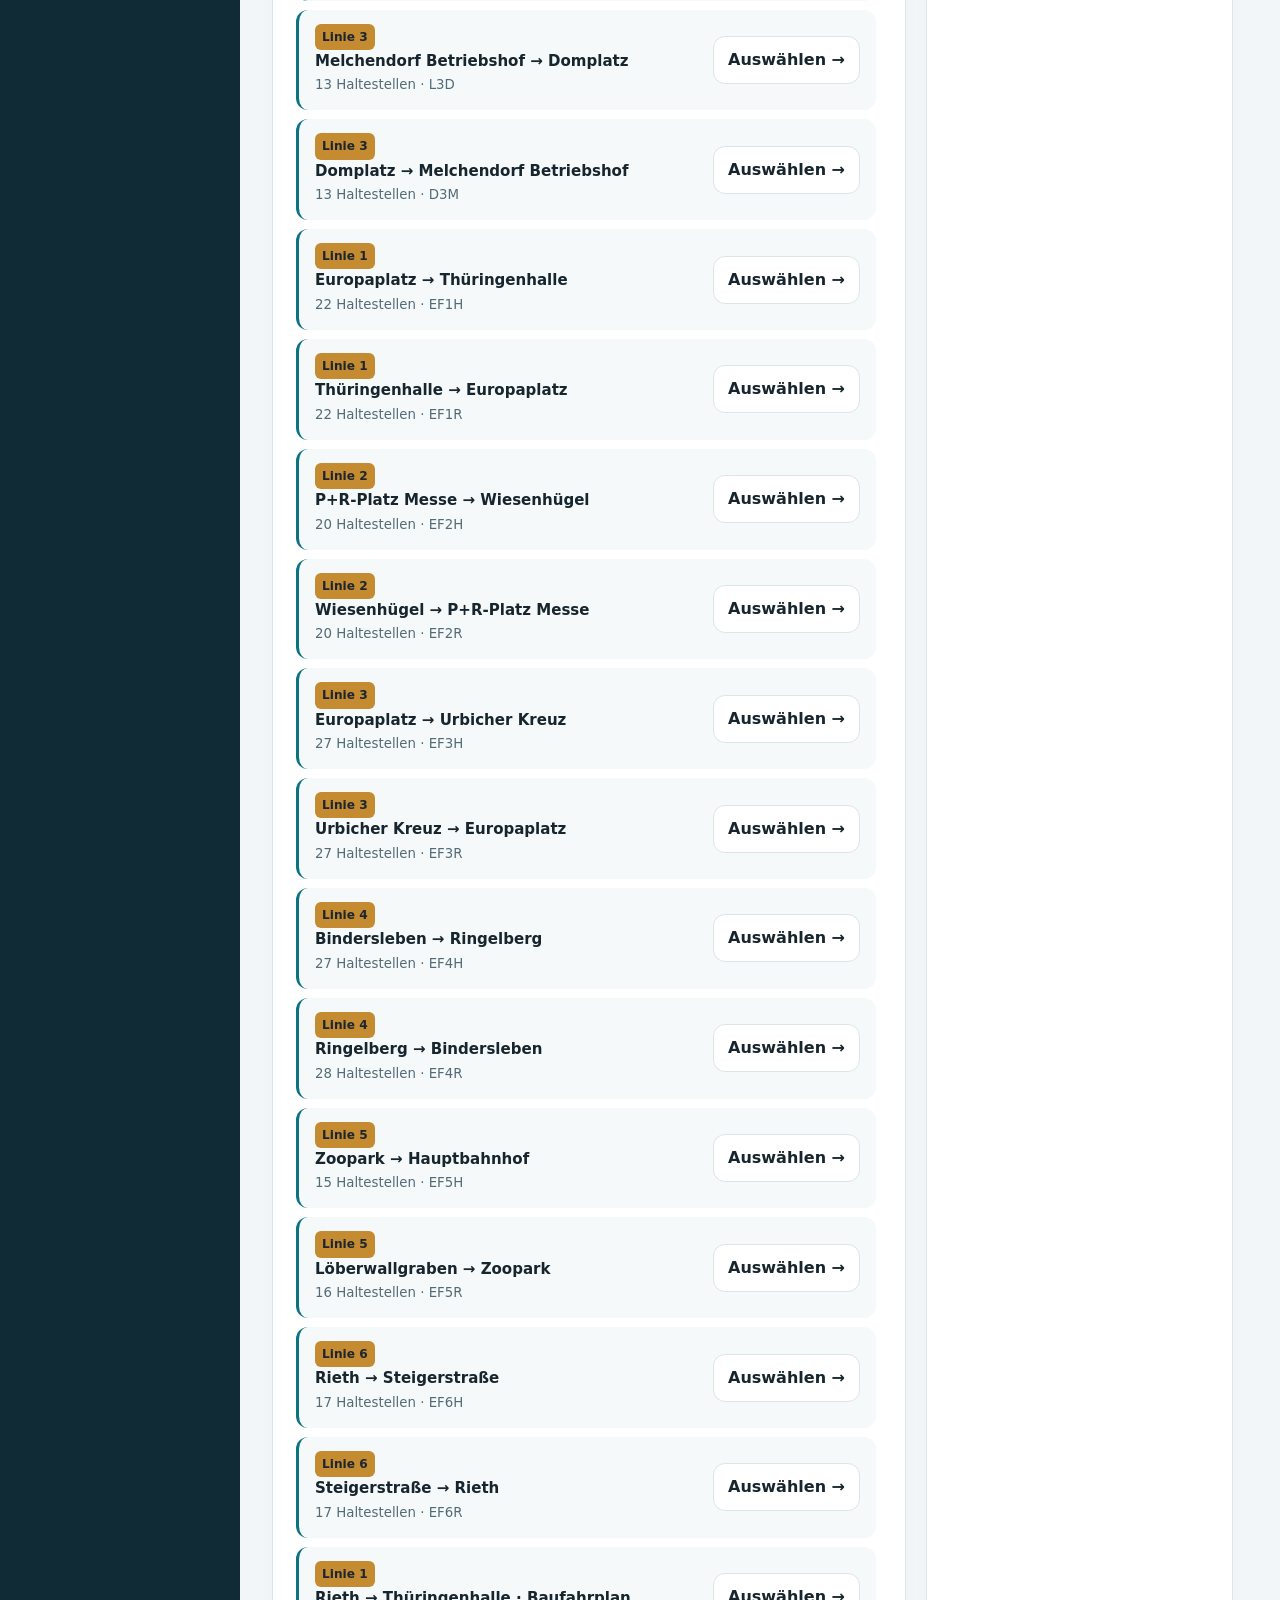
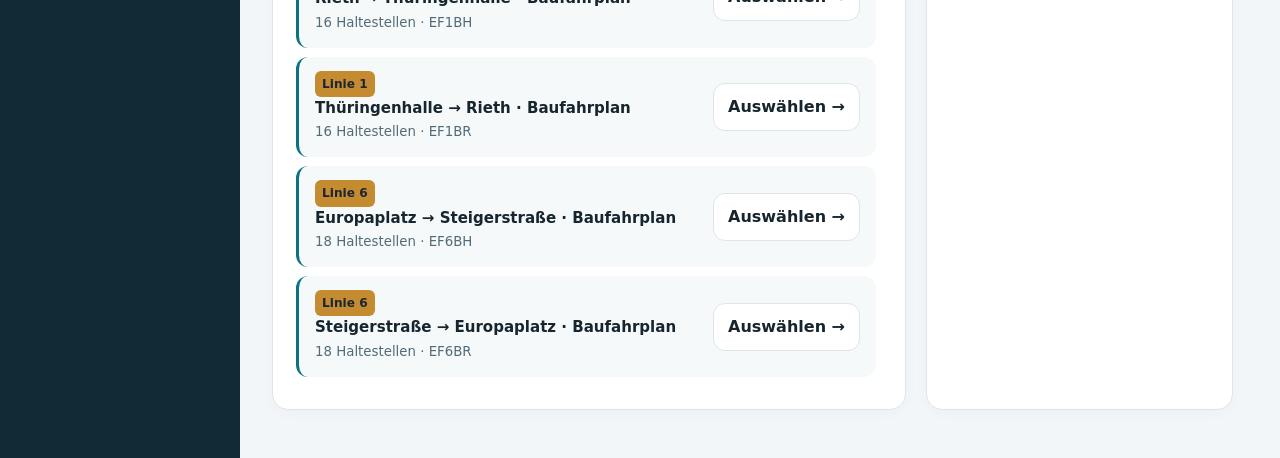
==== commit 9fceb277: "Improve GUI navigation, dev workspace and page scrolling in 6.2.12 Unify mouse and touch navigation " ====
--- a/web-pwa/index.html
+++ b/web-pwa/index.html
@@ -28,32 +28,46 @@
 <link rel="stylesheet" href="shell.css">
 <link rel="stylesheet" href="vehicles.css">
 <link rel="stylesheet" href="cab-layout.css">
+<link rel="stylesheet" href="usability.css">
+<link rel="stylesheet" href="dev-workspace.css">
+<link rel="stylesheet" href="page-scroll.css">
 </head>
 <body>
+<a class="skip-link" href="#view">Zum Inhalt springen</a>
 <div class="shell">
   <aside class="sidebar" id="sidebar">
     <button id="sidebarToggle" class="sidebar-toggle" type="button" onclick="toggleSidebar()" aria-controls="nav" aria-expanded="true" aria-label="Menü einklappen" title="Menü einklappen"><span id="sidebarToggleIcon" aria-hidden="true"><svg viewBox="0 0 24 24" focusable="false"><path d="M4 6h16M4 12h16M4 18h16"/></svg></span><span class="sidebar-toggle-label">Menü einklappen</span></button>
-    <div class="brand"><div><div class="brand-badges"><span class="badge">SWE</span><span class="badge teal">EVAG</span><span class="badge" style="background:var(--gold);color:#19252b">FIKTIV</span></div><h1>FAHRPLAN MANAGER</h1><p>© MeisterErwat · Tablet Edition</p></div></div>
-    <nav class="nav" id="nav">
+    <div class="brand"><div><div class="brand-badges"><span class="badge">SWE</span><span class="badge teal">EVAG</span><span class="badge" style="background:var(--gold);color:#19252b">FIKTIV</span></div><h1>FAHRPLAN MANAGER</h1><p>© MeisterErwat · Deine Simulation</p></div></div>
+    <nav class="nav" id="nav" aria-label="Hauptnavigation">
+<div class="nav-heading">Fahren & planen</div>
       <button data-view="home" onclick="showView('home')" class="active" aria-label="Übersicht" title="Übersicht"><span class="nav-icon" aria-hidden="true">⌂</span><span class="nav-label">Übersicht</span></button>
       <button data-view="new" onclick="showView('new')" aria-label="Neue Fahrt" title="Neue Fahrt"><span class="nav-icon" aria-hidden="true">＋</span><span class="nav-label">Neue Fahrt</span></button>
+      <button data-view="driver" onclick="openActiveTrip()" aria-label="Aktive Fahrt" title="Aktive Fahrt"><span class="nav-icon" aria-hidden="true">▶</span><span class="nav-label">Aktive Fahrt</span><span id="activeDot" aria-hidden="true"></span></button>
+<div class="nav-heading">Verwalten</div>
       <button data-view="network" onclick="showView('network')" aria-label="Linien & Netz" title="Linien & Netz"><span class="nav-icon" aria-hidden="true">⑂</span><span class="nav-label">Linien & Netz</span></button>
       <button data-view="plans" onclick="showView('plans')" aria-label="Fahrpläne" title="Fahrpläne"><span class="nav-icon" aria-hidden="true">▣</span><span class="nav-label">Fahrpläne</span></button>
       <button data-view="vehicles" onclick="showView('vehicles')" aria-label="Fahrzeuge" title="Fahrzeuge"><span class="nav-icon" aria-hidden="true">▤</span><span class="nav-label">Fahrzeuge</span></button>
-      <button data-view="driver" onclick="openActiveTrip()" aria-label="Aktive Fahrt" title="Aktive Fahrt"><span class="nav-icon" aria-hidden="true">▶</span><span class="nav-label">Aktive Fahrt</span><span id="activeDot" aria-hidden="true"></span></button>
       <button data-view="history" onclick="showView('history')" aria-label="Historie" title="Historie"><span class="nav-icon" aria-hidden="true">◷</span><span class="nav-label">Historie</span></button>
       <button data-view="settings" onclick="showView('settings')" aria-label="Einstellungen" title="Einstellungen"><span class="nav-icon" aria-hidden="true">⚙</span><span class="nav-label">Einstellungen</span></button>
     </nav>
     <div class="side-bottom">Fiktive Straßenbahn-Simulation.<br>Keine echten Dienstpläne und keine offizielle EVAG/SWE-Anwendung.</div>
   </aside>
+  <button id="menuBackdrop" class="menu-backdrop" type="button" hidden tabindex="-1" aria-label="Menü schließen" onclick="setMobileMenu(false)"></button>
   <main class="main">
-    <div class="topbar"><div class="title-area"><div class="eyebrow">MeisterErwat · Tablet Edition</div><h1 class="page-title" id="pageTitle">Übersicht</h1></div><div class="clock-chip" id="clock">--:--:--</div></div>
-    <div class="content" id="view"></div>
+    <div class="topbar"><div class="title-area"><div class="eyebrow">Deine Straßenbahn-Simulation</div><h1 class="page-title" id="pageTitle" tabindex="-1">Übersicht</h1><p class="page-help" id="pageHelp">Alles für deine nächste Fahrt.</p></div><div class="topbar-tools"><button id="resumeTrip" class="primary" onclick="openActiveTrip()" hidden>▶ Zur Fahrt</button><div class="clock-chip" id="clock" aria-label="Aktuelle Uhrzeit">--:--:--</div></div></div>
+    <div class="content" id="view" tabindex="-1"></div>
   </main>
 </div>
+<nav class="mobile-nav" id="mobileNav" aria-label="Schnellnavigation">
+<button data-view="home" onclick="showView('home')"><span aria-hidden="true">⌂</span><span>Übersicht</span></button>
+<button data-view="plans" onclick="showView('plans')"><span aria-hidden="true">▣</span><span>Fahrpläne</span></button>
+<button data-view="new" onclick="showView('new')"><span aria-hidden="true">＋</span><span>Neu</span></button>
+<button data-view="driver" onclick="openActiveTrip()"><span aria-hidden="true">▶</span><span>Fahrt</span></button>
+<button id="mobileMore" onclick="setMobileMenu(true)" aria-controls="sidebar" aria-expanded="false"><span aria-hidden="true">☰</span><span>Mehr</span></button>
+</nav>
 <button type="button" class="version" id="appVersion" onclick="registerDevVersionClick()"></button>
 <div id="modalRoot"></div>
-<div id="toastRoot"></div>
+<div id="toastRoot" role="status" aria-live="polite"></div>
 <script src="audio/announcements-data.js"></script>
 <script src="announcements.js"></script>
 <script src="erfurt-network.js"></script>
@@ -68,5 +82,7 @@
 <script src="vehicles.js"></script>
 <script src="vehicle-previews.js"></script>
 <script src="updates.js"></script>
+<script src="usability.js"></script>
+<script src="dev-workspace.js"></script>
 <script src="app.js"></script>
 </body></html>
--- a/web-pwa/cockpit.css
+++ b/web-pwa/cockpit.css
@@ -115,3 +115,12 @@
 @media(prefers-reduced-motion:reduce){.cab-fullscreen .driver-view>.grid,.cab-fullscreen .driver-view>.grid>.col-4,.cab-route-toggle svg,.cab-accessory-cap,.cab-cap-socket{transition:none!important}}
 .cab-accessory-button:is(:active,.is-on) .cab-accessory-cap{transform:translate(var(--press-x,0%),var(--press-y,2%)) scale(var(--press-scale,.96))}
 .cab-rotary-isolated .cab-rotary-mask,.cab-rotary-isolated .cab-rotary-ring{display:none}.cab-rotary-isolated .cab-rotary-grip{left:var(--grip-left);top:var(--grip-top);width:var(--grip-width);height:var(--grip-height);background-image:var(--rotary-grip-image)}
+/* Translucent spill preserves the photographed paint grain and metal highlights. */
+.cab-door-indicator{--lamp-light:45,235,130;--lamp-core:185,255,213}
+.cab-indicator-amber{--lamp-light:255,172,42;--lamp-core:255,231,166}
+.cab-door-indicator::before,.cab-door-indicator::after{content:'';position:absolute;pointer-events:none;opacity:0;mix-blend-mode:screen;transition:opacity 140ms ease-out}
+.cab-door-indicator::before{left:50%;top:57%;width:330%;height:245%;transform:translate(-50%,-50%);background:radial-gradient(ellipse at center,rgba(var(--lamp-core),.13) 0%,rgba(var(--lamp-light),.22) 16%,rgba(var(--lamp-light),.12) 30%,rgba(var(--lamp-light),.045) 48%,rgba(var(--lamp-light),0) 70%);filter:blur(.32cqw)}
+.cab-door-indicator::after{left:50%;top:88%;width:205%;height:68%;transform:translateX(-50%) rotate(-12deg);background:radial-gradient(ellipse at 50% 35%,rgba(var(--lamp-core),.14),rgba(var(--lamp-light),.08) 30%,rgba(var(--lamp-light),0) 70%);filter:blur(.24cqw)}
+.cab-door-indicator.is-lit::before,.cab-door-indicator.is-lit::after{opacity:1}
+.cab-door-indicator.is-blinking::before,.cab-door-indicator.is-blinking::after{animation:cab-lamp-spill-blink 700ms steps(1,end) infinite}
+@keyframes cab-lamp-spill-blink{0%,100%{opacity:1}50%{opacity:0}}
--- a/web-pwa/cab-layout.css
+++ b/web-pwa/cab-layout.css
@@ -22,3 +22,4 @@
 .cab-reserve-menu{width:min(760px,calc(100vw - 16px));box-sizing:border-box}.cab-menu-grid{display:grid;grid-template-columns:repeat(2,minmax(0,1fr));gap:12px;align-items:start}.cab-menu-card{min-width:0;padding:10px;border:1px solid var(--line);border-radius:8px;background:var(--soft)}.cab-menu-card>label:first-child{margin-top:0}.cab-menu-card fieldset{min-width:0;margin-bottom:0}.cab-menu-grid:not(:has(.cab-menu-appearance)) .cab-menu-behavior{grid-column:1/-1;display:grid;grid-template-columns:repeat(2,minmax(0,1fr));gap:16px}.cab-menu-grid:not(:has(.cab-menu-appearance)) .cab-menu-behavior>fieldset{margin-top:0}.cab-menu-single .cab-menu-appearance{grid-column:1/-1}.cab-menu-single .cab-symbol-picker{grid-template-columns:repeat(4,minmax(0,1fr))}.cab-reserve-menu>.actions{position:sticky;bottom:-16px;margin-bottom:-16px;padding:12px 0 16px;background:var(--panel);z-index:1;justify-content:flex-end}
 @media(max-width:600px){.cab-menu-grid,.cab-menu-grid:not(:has(.cab-menu-appearance)) .cab-menu-behavior{grid-template-columns:minmax(0,1fr)}.cab-menu-single .cab-symbol-picker{grid-template-columns:repeat(2,minmax(0,1fr))}}
 .cab-layout-active .cab-label:empty::before,.cab-layout-active .cab-group-mark:empty::before{position:absolute;left:50%;top:50%;transform:translate(-50%,-50%);display:grid;place-items:center;min-height:18px;min-width:40px;width:100%;outline:1px dashed #00c7ddaa;outline-offset:2px;pointer-events:auto}.cab-layout-active .cab-layout-selected:empty::before{outline:2px solid #f6bb30}
+.cab-layout-active :is(.cab-label,.cab-group-mark):empty[data-cab-layout-key]{outline:none}
--- a/web-pwa/usability.css
+++ b/web-pwa/usability.css
@@ -0,0 +1,34 @@
+/* Consistent workspace, with reachable touch navigation and keyboard focus. */
+:root{--bg:#f3f6f8;--muted:#536b77;--line:#dce5e9;--shadow:0 3px 16px #102a3606}
+body.dark{--muted:#a9bdc6}
+html{scroll-padding-top:20px}body{line-height:1.5}
+[hidden]{display:none!important}
+button{touch-action:manipulation}button:focus-visible,a:focus-visible,summary:focus-visible{outline:3px solid var(--teal);outline-offset:3px}
+button:not(.cab-stage button){min-height:44px}
+.main{padding:24px 32px 48px}.content{max-width:1440px}.grid{gap:20px}.card{border-radius:16px}.card + .card{margin-top:20px}
+.topbar{max-width:1440px;margin:0 auto 24px;padding-bottom:20px;border-bottom:1px solid var(--line)}.topbar-tools{display:flex;gap:10px;align-items:center}.eyebrow{font-size:.68rem}.page-title{font-size:1.75rem}.clock-chip{font-size:1rem;box-shadow:none}.page-help{margin:6px 0 0;font-size:.86rem;color:var(--muted)}
+.brand h1{font-size:1.08rem;letter-spacing:.01em}.brand p{display:block}.sidebar{gap:16px}.sidebar-toggle{order:3;margin-top:auto}.side-bottom{margin-top:0}.nav-heading{padding:12px 12px 3px;color:#93b1bd;font-size:.65rem;letter-spacing:.12em;font-weight:800;text-transform:uppercase}.nav button.active{box-shadow:inset 3px 0 #65d4d0;background:#214753}.nav button{border-radius:10px}.nav-icon{font-size:1.2rem}.sidebar-collapsed .nav-heading{display:none}.sidebar-collapsed .side-bottom{display:none}
+.skip-link{position:fixed;top:-100px;left:16px;z-index:120;background:var(--panel);padding:12px;border-radius:8px}.skip-link:focus{top:10px}
+.mobile-nav,.menu-backdrop{display:none}
+.dashboard-hero{display:flex;align-items:center;justify-content:space-between;gap:26px;background:var(--nav);color:white;padding:30px 34px}.dashboard-hero h2{font-size:clamp(1.6rem,3vw,2.4rem);margin:8px 0;line-height:1.2}.dashboard-hero p{color:#c8dce3;max-width:55ch;margin:8px 0}.dashboard-hero .eyebrow{color:#81ded9}.dashboard-hero .actions{flex-shrink:0;flex-direction:column;align-items:stretch;min-width:200px}.dashboard-hero .primary{background:#81ded9;color:#102a36;border-color:#81ded9}.dashboard-hero .ghost{color:white;border-color:#648591}.dashboard-stats{display:grid;grid-template-columns:repeat(3,1fr);gap:12px}.dashboard-stats .stat{flex-direction:row;align-items:center;gap:16px}.dashboard-stats strong{font-size:1.6rem;color:var(--teal)}.dashboard-stats span{font-size:.82rem}
+.section-heading{display:flex;align-items:flex-start;justify-content:space-between;gap:12px;margin-bottom:16px}.section-heading p{margin:3px 0}.quick-links{display:grid;grid-template-columns:repeat(3,minmax(0,1fr));gap:14px}.quick-link{text-align:left;padding:22px;display:flex;flex-direction:column;align-items:flex-start;gap:9px;background:var(--panel);box-shadow:var(--shadow)}.quick-link>span:first-child{display:grid;place-items:center;width:42px;height:42px;background:var(--soft);color:var(--teal);border-radius:12px;font-size:1.4rem}.quick-link strong{font-size:1rem}.quick-link small{font-weight:400;color:var(--muted);line-height:1.5}.quick-link:hover{border-color:var(--teal)}
+.route-library{max-height:440px;overflow:auto;overscroll-behavior:contain;padding-right:6px;margin-top:12px}.route-card{align-items:center;border-left-width:3px}.route-name{font-size:.94rem}.list-search{margin:18px 0 8px;max-width:640px}.list-search label{display:block;font-weight:700;font-size:.82rem;margin-bottom:6px}.search-count{font-size:.8rem;margin:6px 0;min-height:1.5em}.data-item{align-items:center;padding:20px}.data-actions .danger{color:var(--red);border-color:var(--line);background:var(--panel)}.data-main p{margin-bottom:0}
+.getting-started{padding-left:24px}.getting-started li{padding:6px 0 12px 6px}.getting-started li::marker{font-weight:800;color:var(--teal)}.getting-started p{font-size:.86rem;color:var(--muted);margin:4px 0 0}.dashboard-stats .stat{margin:0;text-align:left}
+.grid>.card+.card{margin-top:0}.page-title:focus{outline:none}.settings-row>label{flex:1;cursor:pointer;padding-block:8px}
+.workflow{display:flex;list-style:none;padding:12px 0 22px;margin:0;gap:24px;flex-wrap:wrap;font-size:.86rem;color:var(--muted)}.workflow li{display:flex;align-items:center;gap:8px}.workflow span{display:grid;place-items:center;width:28px;height:28px;border-radius:50%;background:var(--line);font-weight:800}.workflow [aria-current]{color:var(--teal);font-weight:750}.workflow [aria-current] span{background:var(--teal);color:var(--panel)}
+.save-bar{position:sticky;bottom:12px;background:var(--panel);border:1px solid var(--line);box-shadow:0 4px 20px #102a361a;border-radius:12px;padding:12px;z-index:4}.back-link{margin-bottom:16px}.route-settings{background:var(--panel);border:1px solid var(--line);border-radius:16px;padding:20px}.route-settings>.card{border:0;box-shadow:none;padding:20px 0 0}.route-settings summary{min-height:44px;display:list-item;align-content:center}
+.settings-row input[type=checkbox]{appearance:none;flex:none;position:relative;width:48px;height:28px;min-height:28px;padding:0;border-radius:20px;background:var(--line);transform:none;cursor:pointer;border:2px solid var(--muted)}.settings-row input[type=checkbox]:after{content:'';position:absolute;width:18px;height:18px;left:3px;top:3px;border-radius:50%;background:var(--muted)}.settings-row input[type=checkbox]:checked{background:var(--teal);border-color:var(--teal)}.settings-row input[type=checkbox]:checked:after{left:23px;background:var(--panel)}
+.drive-toolbar{background:var(--panel);border:1px solid var(--line);border-radius:14px;padding:16px 20px;margin-bottom:20px;display:flex;align-items:center;justify-content:space-between;gap:16px}.drive-toolbar>div:first-child{display:flex;flex-direction:column;gap:3px}.drive-toolbar .muted{font-size:.8rem}.drive-toolbar .actions{justify-content:flex-end}.cab-fullscreen .drive-toolbar,.cab-fullscreen .mobile-nav{display:none!important}
+.modal{padding:26px}.modal h2{padding-right:30px}.modal-close{position:absolute;right:12px;top:12px;min-width:44px}.modal{position:relative}.modal-footer{padding-top:16px;border-top:1px solid var(--line)}body:has(.modal-backdrop){overflow:hidden}.version{font-size:.66rem;min-height:28px!important}
+@media(min-width:901px){.sidebar .side-bottom{font-size:.67rem}.sidebar .nav button{padding:12px}.sidebar-collapsed .nav button{padding:11px 13px}.sidebar-collapsed .sidebar-toggle{padding:10px}}
+@media(max-width:1100px){.main{padding:20px}.dashboard-hero{padding:24px}.drive-toolbar{align-items:flex-start;flex-direction:column}.drive-toolbar .actions{justify-content:flex-start}}
+@media(max-width:900px){
+ .shell,.sidebar-collapsed .shell{display:block}.main{padding:20px 18px calc(108px + env(safe-area-inset-bottom,0px))}.topbar{margin-bottom:20px;padding-bottom:14px}.page-title{font-size:1.5rem}.topbar .eyebrow{display:none}.page-help{max-width:36ch}.topbar-tools{flex-wrap:wrap;justify-content:flex-end}.clock-chip{padding:8px;font-size:.86rem}.topbar-tools #resumeTrip{font-size:.78rem;padding:8px}.sidebar,.sidebar-collapsed .sidebar{position:fixed;inset:0 0 0 auto;z-index:65;width:min(340px,90vw);height:100dvh;min-height:0;overflow:auto;padding:max(18px,env(safe-area-inset-top,0px)) 18px max(18px,env(safe-area-inset-bottom,0px));gap:12px;transform:translateX(105%);visibility:hidden;transition:transform .22s ease,visibility .22s}
+ .menu-open .sidebar{visibility:visible;transform:translateX(0)}.menu-open{overflow:hidden}.menu-open .menu-backdrop{display:block;position:fixed;inset:0;z-index:64;background:#081c2c99;border:0;border-radius:0;width:100%}
+ .sidebar .brand,.sidebar-collapsed .sidebar .brand{max-height:none;opacity:1;visibility:visible;transform:none;display:block;padding:8px 10px 18px;margin:0}.sidebar .nav,.sidebar-collapsed .sidebar .nav{max-height:none;opacity:1;visibility:visible;transform:none;display:flex;flex-direction:column;overflow:visible;pointer-events:auto;padding:0}.sidebar .nav-label,.sidebar-collapsed .sidebar .nav-label{max-width:220px;opacity:1;transform:none}.sidebar .nav button,.sidebar-collapsed .sidebar .nav button{padding:12px;gap:12px;min-height:48px;font-size:.94rem}.sidebar .nav-heading,.sidebar-collapsed .sidebar .nav-heading{display:block}.sidebar-toggle,.sidebar-collapsed .sidebar-toggle{order:-1;justify-content:flex-end;margin:0;gap:10px}.sidebar-toggle-label,.sidebar-collapsed .sidebar-toggle-label{max-width:220px;opacity:1;transform:none}.sidebar .side-bottom{display:none}
+ .mobile-nav{display:grid;grid-template-columns:repeat(5,minmax(0,1fr));position:fixed;bottom:0;left:0;right:0;z-index:30;background:var(--panel);border-top:1px solid var(--line);padding:6px max(6px,env(safe-area-inset-right,0px)) max(6px,env(safe-area-inset-bottom,0px)) max(6px,env(safe-area-inset-left,0px));box-shadow:0 -4px 20px #102a3608}.mobile-nav button{display:flex;flex-direction:column;gap:2px;align-items:center;justify-content:center;border:0;border-radius:10px;font-size:.65rem;font-weight:700;padding:6px 2px;min-height:54px;background:transparent;color:var(--muted)}.mobile-nav button>span:first-child{font-size:1.25rem;line-height:1.2}.mobile-nav button.active{color:var(--teal);background:var(--soft)}.mobile-nav button[data-view=new]>span:first-child{background:var(--teal);color:var(--panel);border-radius:8px;width:34px}
+ .version{bottom:calc(76px + env(safe-area-inset-bottom,0px));right:8px;padding:3px 6px}.toast{bottom:calc(92px + env(safe-area-inset-bottom,0px))}.save-bar{bottom:calc(80px + env(safe-area-inset-bottom,0px))}.dashboard-stats .card{padding:16px}.modal-backdrop{padding:max(12px,env(safe-area-inset-top,0px)) 12px max(12px,env(safe-area-inset-bottom,0px))}.modal{max-height:90dvh}
+}
+@media(max-width:600px){.grid{gap:14px}.main{padding:16px 12px calc(108px + env(safe-area-inset-bottom,0px))}.topbar{gap:8px}.page-help{font-size:.76rem}.dashboard-hero{flex-direction:column;align-items:stretch;gap:12px;padding:24px}.dashboard-hero .actions{flex-direction:row;flex-wrap:wrap;min-width:0}.dashboard-hero .actions button{flex:1}.dashboard-stats{gap:8px}.dashboard-stats .stat{flex-direction:column;align-items:flex-start;gap:6px}.dashboard-stats .card{padding:12px;height:100%}.dashboard-stats span{font-size:.72rem}.quick-links{grid-template-columns:1fr;gap:10px}.quick-link{display:grid;grid-template-columns:42px 1fr;padding:16px;gap:2px 14px}.quick-link>span:first-child{grid-row:span 2}.quick-link small{grid-column:2}.route-card{display:flex;flex-wrap:wrap;gap:10px}.route-card .actions{margin:0}.route-card>div:first-child{flex:1 1 180px}.workflow{gap:8px;font-size:.72rem}.workflow span{width:22px;height:22px}.workflow li{gap:5px}.drive-toolbar{padding:14px}.drive-toolbar .actions{width:100%;display:grid;grid-template-columns:1fr 1fr}.drive-toolbar .actions #quickNext{grid-column:2;grid-row:1}.drive-toolbar .actions button{font-size:.82rem;padding:10px 7px}.data-actions{margin-top:14px;display:grid;grid-template-columns:repeat(3,minmax(0,1fr))}.data-actions button{padding:8px;font-size:.78rem}.modal{padding:20px}.modal-footer button{flex:1}input,select,textarea{font-size:16px}.stop-editor-top{flex-wrap:wrap}.stop-label{min-width:100px}.stop-editor-fields{grid-template-columns:1fr 1fr}.stop-editor-fields input{min-height:44px}.settings-row{min-height:64px;gap:20px}.version{opacity:.8}}
+@media(pointer:coarse){.small{min-height:44px;padding:10px 12px}.color-swatch{width:44px;height:44px}summary{min-height:44px;padding-block:10px}}
+@media(prefers-reduced-motion:reduce){*,*::before,*::after{scroll-behavior:auto!important}.sidebar{transition:none!important}}
--- a/web-pwa/dev-workspace.css
+++ b/web-pwa/dev-workspace.css
@@ -0,0 +1,15 @@
+/* A stable canvas and one inspector for appearance, behavior and transfers. */
+.modal.cab-workspace-modal{width:min(1700px,100%)}.cab-workspace-modal .cab-workspace{grid-template-columns:minmax(0,1fr) minmax(340px,410px)}
+.cab-workspace .cab-layout-fields>label:first-child{grid-column:auto}.cab-workspace #cabSharedElement{position:sticky;top:60px;padding-block:8px;background:var(--soft);z-index:3}.cab-workspace .cab-docked-menu{max-height:none!important;overflow:visible!important}
+.cab-workspace-modal{width:min(1700px,98vw);max-height:96dvh;padding:20px}.cab-workspace-modal>h2{font-size:1rem;margin-bottom:14px}.cab-workspace{display:grid;grid-template-columns:minmax(0,1fr);gap:16px;align-items:start}.cab-workspace>*{min-width:0}.cab-workspace-header{display:flex;align-items:center;justify-content:space-between;gap:16px;padding:14px 0;margin-bottom:14px;border-block:1px solid var(--line);background:var(--panel)}.cab-workspace-header>div:first-child{display:flex;flex-direction:column;gap:4px;min-width:0}.cab-workspace-header strong{overflow-wrap:anywhere}.cab-workspace-header #cabWorkspaceStatus{font-size:.78rem;color:var(--teal)}.is-cab-editing .cab-workspace{grid-template-columns:minmax(0,1fr) minmax(340px,410px)}.cab-workspace .cab-console{position:sticky;top:0;margin:0}.cab-workspace .cab-layout-tools{margin:0;padding:14px;max-height:76dvh;overflow:auto;overscroll-behavior:contain}.cab-workspace .cab-panel-viewport{max-height:68dvh;overflow:auto;touch-action:pan-x pan-y}.cab-workspace .cab-stage{min-width:0}.cab-zoom-tools{display:flex;align-items:center;gap:6px;flex-wrap:wrap;margin-bottom:10px;color:var(--cab-text,#eee)}.cab-zoom-tools button{font-size:.75rem;padding:8px;background:#253540;color:#eef5f8;border-color:#52656f}.cab-zoom-tools output{font-size:.8rem;min-width:52px;text-align:center}.cab-zoom-tools .muted{font-size:.72rem;color:#beced7;flex-basis:100%}.cab-zoom-tools label{display:flex;align-items:center;gap:6px;font-size:.78rem}
+.cab-inspector-tabs{display:grid;grid-template-columns:1fr 1fr;gap:6px;position:sticky;top:-14px;padding-block:10px;background:var(--soft);z-index:4}.cab-inspector-tabs button{padding:8px;font-size:.8rem}.cab-inspector-tabs [aria-pressed=true]{background:var(--teal);color:var(--panel);border-color:var(--teal)}.cab-workspace .cab-layout-fields{grid-template-columns:1fr 1fr}.cab-workspace #cabLayoutElement{max-width:100%}.cab-workspace .cab-layout-fields>label:first-child,.cab-workspace .cab-layout-format{grid-column:1/-1}.cab-workspace .cab-layout-fields input,.cab-workspace .cab-layout-fields select{min-height:44px}.cab-property-reset{padding-block:14px;border-block:1px solid var(--line);display:grid;gap:8px}.cab-property-reset label{font-size:.8rem}.cab-grid-options{display:flex;flex-direction:column;gap:10px}.cab-grid-options label{display:flex;gap:8px;align-items:center}.cab-grid-options input{width:auto}.cab-alignment-tools,.cab-element-tools{padding-block:12px;border-bottom:1px solid var(--line)}#cabMultiSelection{max-height:200px;overflow:auto;display:flex;flex-direction:column;gap:4px}#cabMultiSelection label{display:flex;align-items:center;gap:8px;min-height:36px;font-size:.77rem}#cabMultiSelection input{width:auto;flex:none}.cab-layout-multi-selected{outline:2px solid #b7ed49!important;outline-offset:2px}.cab-show-grid:after{content:'';position:absolute;inset:0;z-index:999;pointer-events:none;background-image:linear-gradient(to right,#44c7d840 1px,transparent 1px),linear-gradient(to bottom,#44c7d840 1px,transparent 1px);background-size:var(--editor-grid-x) var(--editor-grid-y)}.cab-guide{position:absolute;pointer-events:none;z-index:1001;background:#ffdc57}.cab-guide-x{top:0;bottom:0;width:1px}.cab-guide-y{left:0;right:0;height:1px}.cab-pan-mode,.cab-pan-mode *{touch-action:pan-x pan-y!important;cursor:grab!important}
+.cab-workspace .cab-docked-menu{position:static;width:100%;max-height:none;overflow:visible;box-shadow:none;padding:0;border:0;border-radius:0;z-index:auto}.cab-workspace .cab-menu-grid,.cab-workspace .cab-menu-grid:not(:has(.cab-menu-appearance)) .cab-menu-behavior{grid-template-columns:1fr}.cab-workspace .cab-menu-single .cab-symbol-picker{grid-template-columns:1fr 1fr}.cab-workspace .cab-menu-card{grid-column:1/-1!important}.cab-workspace .cab-docked-menu>.actions{bottom:-14px;padding:12px 0;margin:0}.cab-workspace #cabReserveTools>button{width:100%;margin-inline:0}#cabTransferPreview,#cabWorkspaceNotice{border:1px solid var(--teal);background:var(--panel);border-radius:10px;padding:12px;margin:12px 0}#cabTransferPreview h3{font-size:1rem}.cab-change-list{max-height:220px;overflow:auto}.cab-change-list>div{padding:8px 0;border-bottom:1px solid var(--line);font-size:.76rem;overflow-wrap:anywhere}.cab-change-list span{display:block;color:var(--muted)}.cab-export-scope{font-size:.76rem;background:var(--panel);border-left:3px solid var(--teal);padding:10px;margin-block:10px}.vehicle-layout-scope{display:block;padding:8px;border:1px solid var(--line);border-radius:8px;font-size:.75rem;color:var(--muted);margin-block:10px}.dev-mode-banner{display:flex;align-items:center;justify-content:space-between;gap:10px;padding:8px 12px;border:1px solid var(--gold);background:var(--soft);border-radius:10px;margin:0 auto 16px;max-width:1440px;font-size:.8rem}.dev-mode-banner button{padding:6px 10px;font-size:.76rem}
+.drive-toolbar{position:sticky;top:8px;z-index:12;box-shadow:0 4px 18px #102a361a}.drive-toolbar .quick-stop{font-size:1rem;overflow-wrap:anywhere}.drive-secondary{min-width:140px}.drive-secondary summary{font-size:.8rem;min-height:44px;align-content:center}.drive-secondary .actions{margin-top:8px}.cab-fullscreen .drive-toolbar{display:none}.bulk-times{border:1px solid var(--line);border-radius:12px;padding:12px;margin:16px 0}.bulk-times .form-grid{margin-top:14px;grid-template-columns:1fr 1fr}.bulk-times label:has(input[type=checkbox]){display:flex;gap:8px;align-items:center}.stop-editor>summary{list-style:none;display:flex;padding:11px 13px;gap:10px}.stop-editor>summary:after{content:'⌄';align-self:center;color:var(--muted)}.stop-editor[open]>summary:after{content:'⌃'}.stop-editor .stop-timing{font-size:.72rem;font-weight:400;color:var(--muted);display:block}.stop-editor>summary .stop-label{flex:1}.stop-editor>summary .time-text{align-self:center}
+.cab-fullscreen .live-cab-zoom{display:none}.live-cab-zoom{color:var(--cab-text)}
+@media(max-width:1000px){.is-cab-editing .cab-workspace{grid-template-columns:minmax(0,1fr)}.cab-workspace .cab-console{position:relative;top:auto}.cab-workspace .cab-layout-tools{max-height:50dvh}.cab-workspace-modal{padding:14px;max-height:96dvh}.cab-workspace .cab-panel-viewport{max-height:44dvh}.cab-workspace .cab-layout-tools{border-radius:14px 14px 6px 6px}.cab-workspace-header{gap:8px}.cab-workspace-header strong{font-size:.8rem}.cab-workspace-header .eyebrow{font-size:.6rem}.cab-workspace .cab-layout-fields{grid-template-columns:1fr 1fr}.cab-workspace .cab-zoom-tools .muted{display:none}.cab-workspace .cab-menu-grid{grid-template-columns:1fr 1fr}.cab-workspace .cab-menu-appearance{grid-column:1/-1}.cab-workspace .cab-layout-tools>div>p{font-size:.77rem}}
+@media(max-width:600px){.cab-workspace-modal .modal-close{top:4px;right:4px}.cab-workspace-modal>h2{font-size:.85rem;max-width:85%;margin-bottom:8px}.cab-workspace-modal .cab-header{display:none}.cab-workspace-header{padding:8px 0;margin-bottom:8px}.cab-workspace-header button{font-size:.75rem;padding:8px}.cab-workspace .cab-console{padding:8px}.cab-workspace .cab-footer{display:none}.cab-workspace .cab-layout-tools{max-height:46dvh;padding:12px}.cab-workspace .cab-panel-viewport{max-height:36dvh}.cab-workspace .cab-menu-grid{grid-template-columns:1fr}.cab-workspace .cab-layout-tools .actions button{font-size:.76rem;flex:1 1 120px}.cab-workspace .cab-zoom-tools button{font-size:.7rem;padding:7px}.cab-workspace .cab-inspector-tabs{top:-12px}.drive-toolbar{top:4px;padding:10px;margin-bottom:12px}.drive-toolbar .actions{display:flex;flex-wrap:nowrap}.drive-toolbar>.actions button{flex:1}.drive-toolbar>div:first-child{width:100%}.drive-toolbar .quick-stop{font-size:.86rem}.drive-secondary{width:100%}.drive-secondary[open] .actions{flex-wrap:wrap}.drive-secondary summary{min-height:32px;padding-block:4px}.drive-toolbar .muted{font-size:.72rem}.dev-mode-banner{font-size:.72rem;margin-bottom:10px}.bulk-times .form-grid{grid-template-columns:1fr 1fr}}
+@media(max-height:600px) and (orientation:landscape){.is-cab-editing .cab-workspace{grid-template-columns:minmax(0,1fr) minmax(280px,40%)}.cab-workspace .cab-layout-tools{max-height:64dvh}.cab-workspace .cab-panel-viewport{max-height:58dvh}.cab-workspace-header{padding:5px 0}.cab-workspace-header .eyebrow{display:none}}
+.cab-workspace #cabSharedElement label{display:flex;flex-direction:column;gap:6px;font-size:.8rem}.cab-workspace .cab-file-actions{margin:6px 0 12px}.cab-workspace .cab-file-actions summary{min-height:36px}.cab-workspace .cab-docked-menu{max-height:55dvh;overflow:auto}.cab-workspace #cabPreviewHelp h3{margin-top:0}.cab-workspace .cab-editor-help{margin-block:10px}@media(max-width:1000px){.cab-workspace-modal .cab-workspace{grid-template-columns:minmax(0,1fr)}.cab-workspace .cab-docked-menu{max-height:30dvh}}@media(max-height:600px) and (orientation:landscape){.cab-workspace-modal .cab-workspace{grid-template-columns:minmax(0,1fr) minmax(280px,40%)}}
+.cab-workspace .cab-layout-fields>label:first-child{grid-column:auto}
+.cab-fullscreen .dev-mode-banner{display:none}
+.cab-fullscreen .cab-stage{width:min(100%,calc(100cqh * var(--cab-width,1681) / var(--cab-height,936)))!important;min-width:0!important}
--- a/web-pwa/page-scroll.css
+++ b/web-pwa/page-scroll.css
@@ -0,0 +1,46 @@
+/* The document owns scrolling. Content panels grow instead of scrolling inside it. */
+html{overflow:auto;scrollbar-gutter:stable}body,body.menu-open,body.cab-fullscreen,body:has(.modal-backdrop){overflow:visible!important}
+.sidebar{position:relative;top:auto;height:auto;min-height:100dvh;overflow:visible;align-self:stretch}
+.sidebar-toggle{order:-1;margin-top:0}
+.route-library,.line-stops,.route-progress,.driver-view #driverRouteMap,.network-view .network-map,.network-map,
+.cab-workspace .cab-layout-tools,.cab-workspace .cab-panel-viewport,.cab-panel-viewport,
+#cabMultiSelection,.cab-change-list,.cab-reserve-menu,.cab-workspace .cab-docked-menu{
+ max-height:none!important;overflow:visible!important;overscroll-behavior:auto;}
+.cab-workspace-modal .cab-workspace,.is-cab-editing .cab-workspace{grid-template-columns:minmax(0,1fr)!important}
+.cab-workspace .cab-console,.cab-inspector-tabs,.cab-workspace #cabSharedElement,.cab-workspace .cab-docked-menu>.actions{position:static}
+.cab-workspace .cab-layout-fields{grid-template-columns:repeat(2,minmax(0,1fr))}
+.cab-workspace .cab-menu-grid{grid-template-columns:repeat(2,minmax(0,1fr))}
+.cab-workspace .cab-menu-card{grid-column:auto!important}.cab-workspace .cab-menu-appearance{grid-column:1/-1!important}
+.cab-workspace .cab-layout-tools{height:auto;min-height:0}.cab-workspace .cab-panel-viewport{height:auto}
+.cab-stage{min-width:0!important}.cab-scroll-hint{display:none!important}
+.cab-layout-tools textarea,textarea{max-height:none;overflow:hidden;resize:none;white-space:pre-wrap;overflow-wrap:anywhere}
+.network-map{border:0}.network-map svg{max-width:none}
+.network-map.is-editing svg,.network-map.is-line-editing svg{touch-action:none}
+.network-map.is-editing .network-node,.network-map.is-editing .network-node *,.network-map.is-editing .network-stop-label,.network-map.is-line-editing .draft-node,.network-map.is-line-editing .draft-node *{touch-action:none}
+/* A dialog replaces the current page visually, and uses the same document scrollbar. */
+body:has(.modal-backdrop)>.shell,body:has(.modal-backdrop)>.mobile-nav,body:has(.modal-backdrop)>#appVersion,body:has(.modal-backdrop)>.skip-link{display:none!important}
+.modal-backdrop{position:relative;inset:auto;display:block;min-height:100dvh;padding:16px;background:var(--bg)}
+.modal,.modal.vehicle-bundle-modal,.modal.cab-workspace-modal,.modal.passenger-modal{max-height:none!important;height:auto;overflow:visible!important;margin:0 auto;box-shadow:var(--shadow)}
+.modal-close,.cab-workspace-modal .modal-close{position:fixed;top:max(12px,env(safe-area-inset-top,0px));right:max(20px,env(safe-area-inset-right,0px));z-index:1002;background:var(--panel);box-shadow:var(--shadow)}
+.modal>h2{padding-right:52px}.modal-footer{position:static}
+/* The mobile menu is also a page, with no drawer scrollbar. */
+@media(max-width:900px){
+ body:not(.menu-open) .sidebar{display:none}
+ .menu-open .shell{min-height:100dvh;background:var(--nav)}
+ .menu-open .sidebar,.menu-open.sidebar-collapsed .sidebar{position:relative;inset:auto;width:100%;height:auto;min-height:100dvh;overflow:visible;transform:none;visibility:visible}
+ .menu-open .main,.menu-open .mobile-nav,.menu-open #menuBackdrop,.menu-open #appVersion{display:none!important}
+ .cab-workspace .cab-menu-grid,.cab-workspace .cab-layout-fields{grid-template-columns:minmax(0,1fr)}
+ .cab-workspace .cab-menu-card,.cab-workspace .cab-layout-text{grid-column:1/-1!important}
+ .modal-backdrop{padding:12px}.modal-close,.cab-workspace-modal .modal-close{right:max(18px,env(safe-area-inset-right,0px))}
+}
+/* Fullscreen still removes browser chrome, while the complete route stays on the page. */
+.cab-fullscreen .main{position:relative;inset:auto;overflow:visible;height:auto;min-height:100dvh}
+.cab-fullscreen .driver-view{display:block;height:auto;min-height:0}
+.cab-fullscreen .cab-fullscreen-status{position:sticky;top:4px;z-index:12;margin-bottom:12px}
+.cab-fullscreen .driver-view>.grid{grid-template-rows:auto;min-height:0;align-items:start}
+.cab-fullscreen .driver-view>.grid>.col-4,.cab-fullscreen .driver-view>.grid>.col-4>.card:first-child,.cab-fullscreen .cab-console{height:auto;overflow:visible;min-height:0}
+.cab-fullscreen .cab-panel-viewport{display:block;container-type:normal;height:auto;min-height:0;overflow:visible}
+.cab-fullscreen .cab-stage{width:100%!important;min-width:0!important}
+.cab-fullscreen.cab-route-collapsed .driver-view>.grid{grid-template-columns:minmax(0,1fr);grid-template-rows:auto;grid-template-areas:'console'}
+.cab-fullscreen.cab-route-collapsed .driver-view>.grid>.col-4{display:none}
+@media(max-width:760px) and (orientation:portrait){.cab-fullscreen .driver-view>.grid{grid-template-rows:auto auto}}
